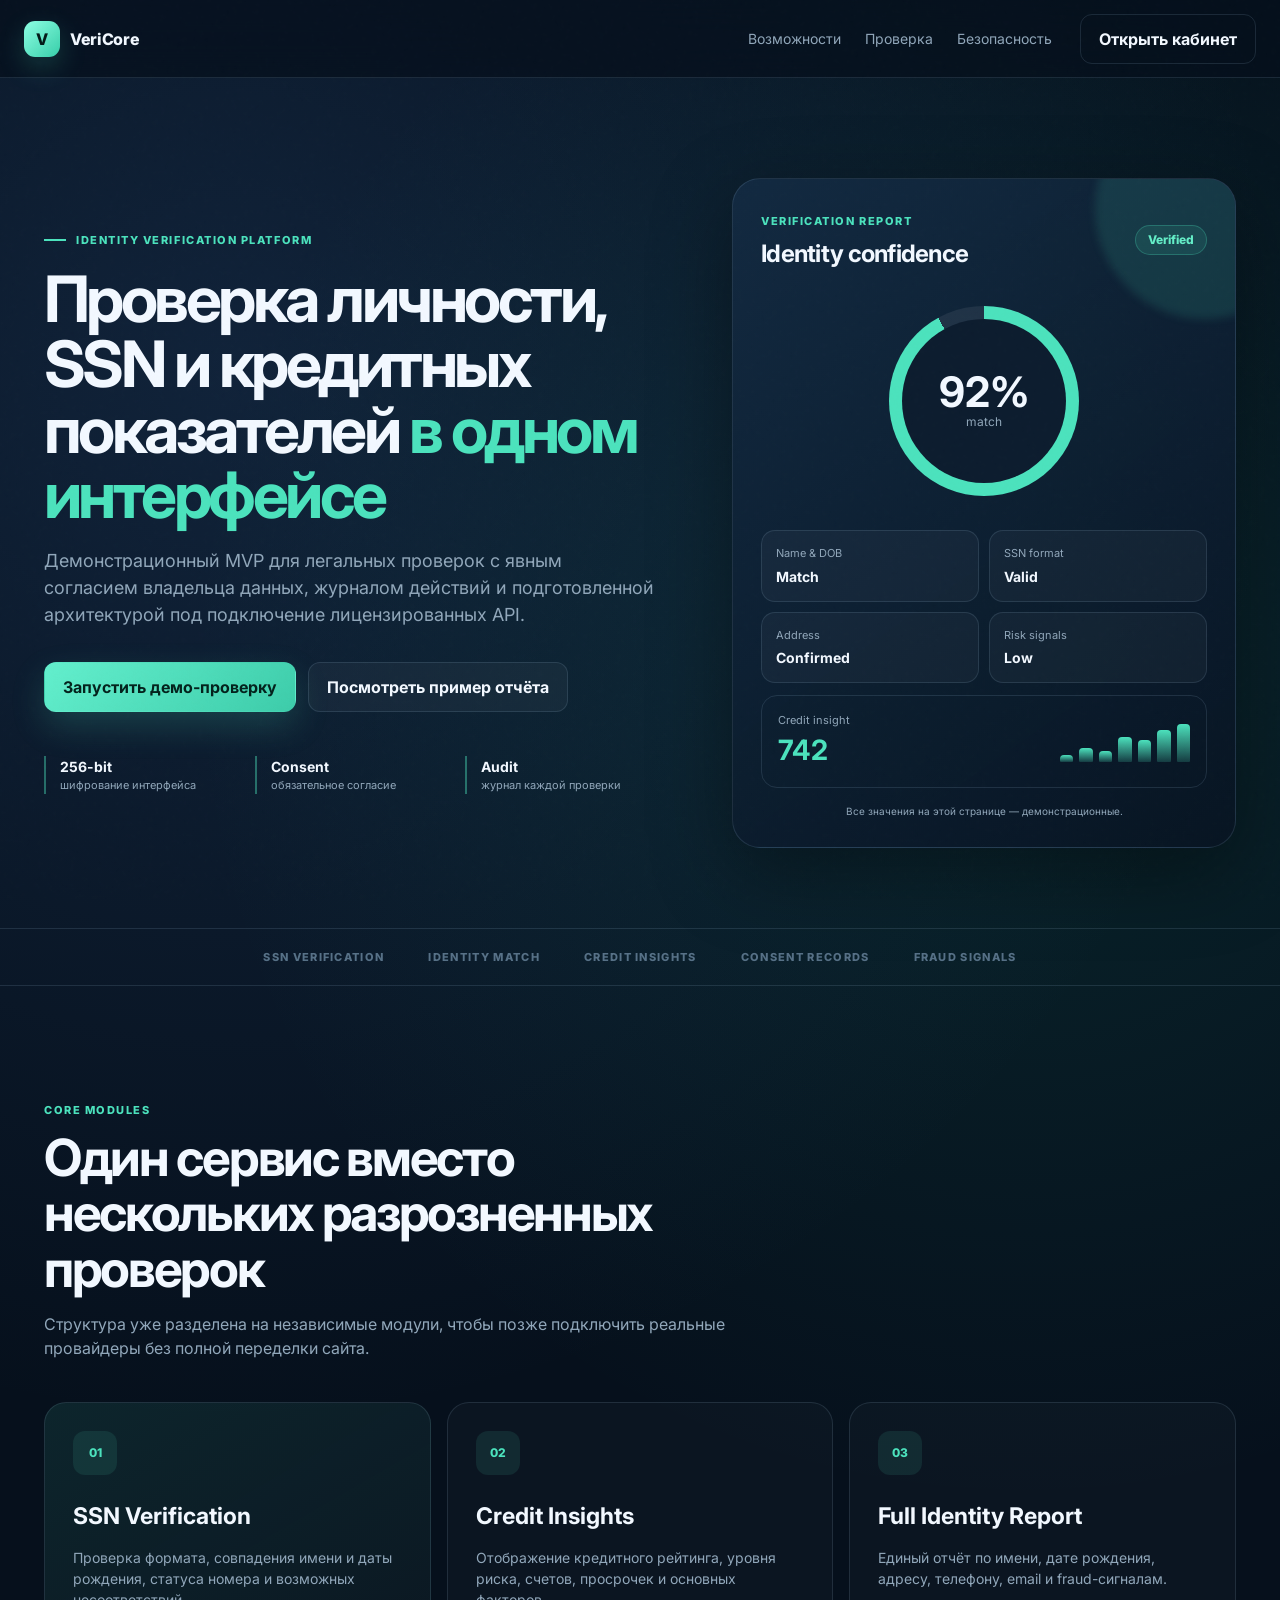
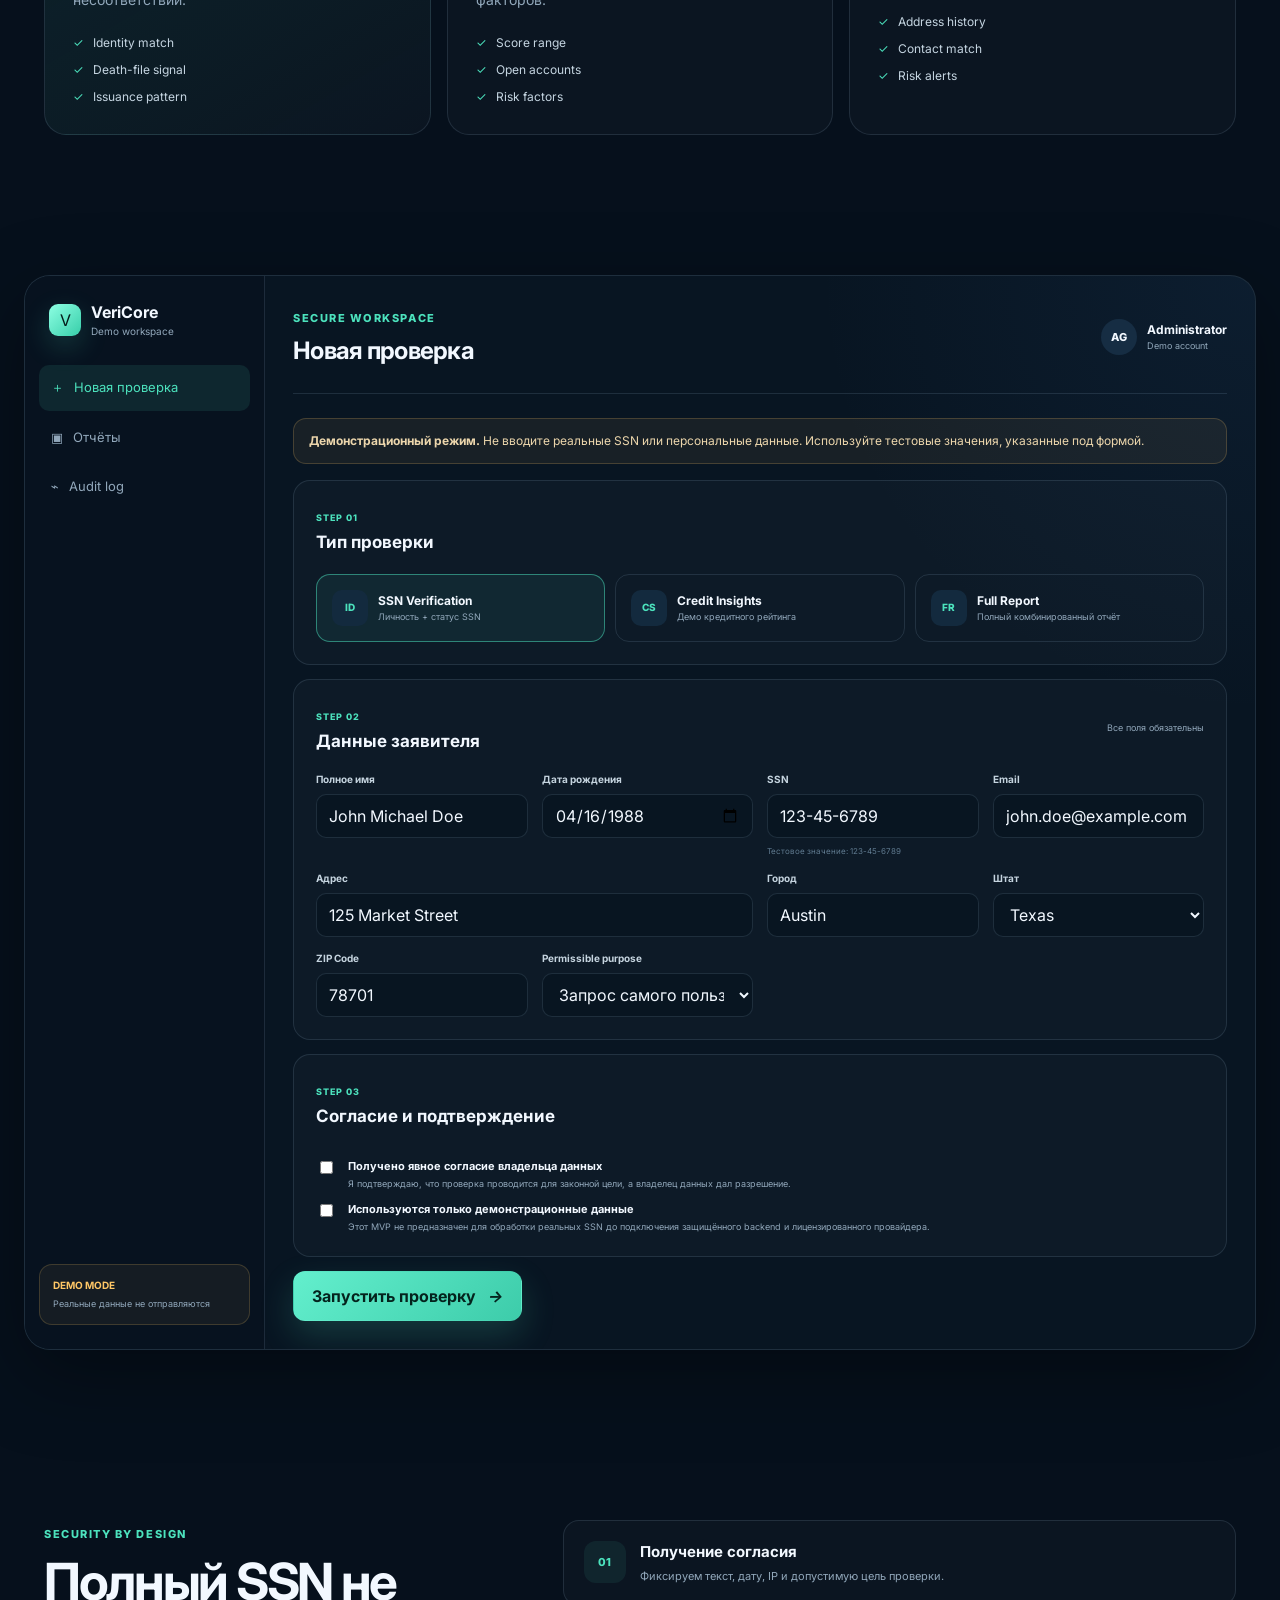
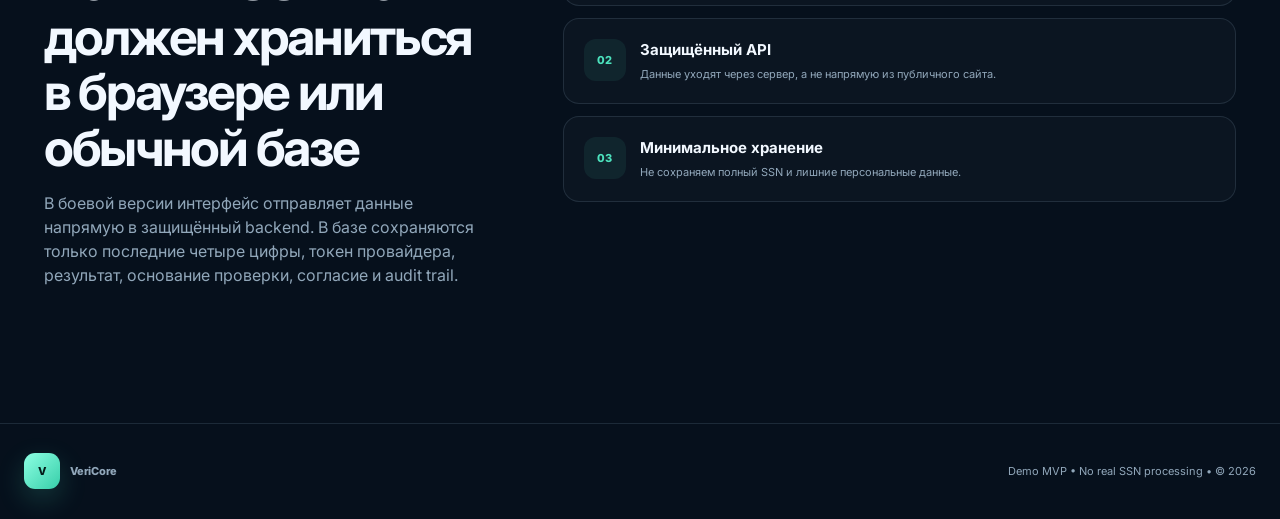
==== index.html @ a7d691a5 "Add files via upload" ====
<!doctype html>
<html lang="ru">
<head>
  <meta charset="utf-8" />
  <meta name="viewport" content="width=device-width, initial-scale=1" />
  <meta name="theme-color" content="#07111f" />
  <meta name="description" content="VeriCore — демонстрационный интерфейс проверки личности, SSN и кредитных показателей с обязательным согласием пользователя." />
  <title>VeriCore — Identity & Credit Verification</title>
  <link rel="preconnect" href="https://fonts.googleapis.com" />
  <link rel="preconnect" href="https://fonts.gstatic.com" crossorigin />
  <link href="https://fonts.googleapis.com/css2?family=Inter:wght@400;500;600;700;800&display=swap" rel="stylesheet" />
  <link rel="stylesheet" href="styles.css?v=1" />
</head>
<body>
  <div class="noise"></div>
  <header class="topbar">
    <a class="brand" href="#home" aria-label="VeriCore home">
      <span class="brand-mark">V</span>
      <span>VeriCore</span>
    </a>
    <nav class="nav" aria-label="Основная навигация">
      <a href="#features">Возможности</a>
      <a href="#workspace">Проверка</a>
      <a href="#security">Безопасность</a>
    </nav>
    <button class="ghost-btn" id="openDashboardBtn" type="button">Открыть кабинет</button>
  </header>

  <main>
    <section class="hero" id="home">
      <div class="hero-copy">
        <div class="eyebrow"><span></span> Identity verification platform</div>
        <h1>Проверка личности, SSN и кредитных показателей <em>в одном интерфейсе</em></h1>
        <p>
          Демонстрационный MVP для легальных проверок с явным согласием владельца данных,
          журналом действий и подготовленной архитектурой под подключение лицензированных API.
        </p>
        <div class="hero-actions">
          <a class="primary-btn" href="#workspace">Запустить демо-проверку</a>
          <button class="secondary-btn" id="viewSampleBtn" type="button">Посмотреть пример отчёта</button>
        </div>
        <div class="trust-row">
          <div><strong>256-bit</strong><span>шифрование интерфейса</span></div>
          <div><strong>Consent</strong><span>обязательное согласие</span></div>
          <div><strong>Audit</strong><span>журнал каждой проверки</span></div>
        </div>
      </div>

      <div class="hero-panel" aria-label="Пример интерфейса">
        <div class="panel-head">
          <div>
            <span class="mini-label">Verification report</span>
            <h2>Identity confidence</h2>
          </div>
          <span class="status-pill success">Verified</span>
        </div>
        <div class="score-ring" style="--score: 92">
          <div><strong>92%</strong><span>match</span></div>
        </div>
        <div class="metric-grid">
          <div class="metric"><span>Name & DOB</span><strong>Match</strong></div>
          <div class="metric"><span>SSN format</span><strong>Valid</strong></div>
          <div class="metric"><span>Address</span><strong>Confirmed</strong></div>
          <div class="metric"><span>Risk signals</span><strong>Low</strong></div>
        </div>
        <div class="credit-preview">
          <div>
            <span>Credit insight</span>
            <strong>742</strong>
          </div>
          <div class="spark" aria-hidden="true">
            <i></i><i></i><i></i><i></i><i></i><i></i><i></i>
          </div>
        </div>
        <p class="demo-note">Все значения на этой странице — демонстрационные.</p>
      </div>
    </section>

    <section class="logo-strip" aria-label="Категории проверок">
      <span>SSN VERIFICATION</span>
      <span>IDENTITY MATCH</span>
      <span>CREDIT INSIGHTS</span>
      <span>CONSENT RECORDS</span>
      <span>FRAUD SIGNALS</span>
    </section>

    <section class="section" id="features">
      <div class="section-heading">
        <span class="mini-label">Core modules</span>
        <h2>Один сервис вместо нескольких разрозненных проверок</h2>
        <p>Структура уже разделена на независимые модули, чтобы позже подключить реальные провайдеры без полной переделки сайта.</p>
      </div>
      <div class="feature-grid">
        <article class="feature-card featured">
          <div class="icon">01</div>
          <h3>SSN Verification</h3>
          <p>Проверка формата, совпадения имени и даты рождения, статуса номера и возможных несоответствий.</p>
          <ul><li>Identity match</li><li>Death-file signal</li><li>Issuance pattern</li></ul>
        </article>
        <article class="feature-card">
          <div class="icon">02</div>
          <h3>Credit Insights</h3>
          <p>Отображение кредитного рейтинга, уровня риска, счетов, просрочек и основных факторов.</p>
          <ul><li>Score range</li><li>Open accounts</li><li>Risk factors</li></ul>
        </article>
        <article class="feature-card">
          <div class="icon">03</div>
          <h3>Full Identity Report</h3>
          <p>Единый отчёт по имени, дате рождения, адресу, телефону, email и fraud-сигналам.</p>
          <ul><li>Address history</li><li>Contact match</li><li>Risk alerts</li></ul>
        </article>
      </div>
    </section>

    <section class="workspace-section" id="workspace">
      <div class="workspace-wrap">
        <aside class="sidebar">
          <div class="sidebar-brand">
            <span class="brand-mark small">V</span>
            <div><strong>VeriCore</strong><span>Demo workspace</span></div>
          </div>
          <button class="side-item active" data-view="new-check" type="button"><span>＋</span>Новая проверка</button>
          <button class="side-item" data-view="reports" type="button"><span>▣</span>Отчёты</button>
          <button class="side-item" data-view="audit" type="button"><span>⌁</span>Audit log</button>
          <div class="side-bottom">
            <div class="demo-badge"><strong>DEMO MODE</strong><span>Реальные данные не отправляются</span></div>
          </div>
        </aside>

        <div class="workspace-content">
          <div class="workspace-top">
            <div><span class="mini-label">Secure workspace</span><h2 id="workspaceTitle">Новая проверка</h2></div>
            <div class="user-chip"><span>AG</span><div><strong>Administrator</strong><small>Demo account</small></div></div>
          </div>

          <div class="view active" id="view-new-check">
            <div class="alert warning"><strong>Демонстрационный режим.</strong> Не вводите реальные SSN или персональные данные. Используйте тестовые значения, указанные под формой.</div>
            <form id="verificationForm" novalidate>
              <div class="form-card">
                <div class="form-card-head"><div><span>STEP 01</span><h3>Тип проверки</h3></div></div>
                <div class="check-type-grid">
                  <label class="type-card selected"><input type="radio" name="checkType" value="ssn" checked><span class="type-icon">ID</span><strong>SSN Verification</strong><small>Личность + статус SSN</small></label>
                  <label class="type-card"><input type="radio" name="checkType" value="credit"><span class="type-icon">CS</span><strong>Credit Insights</strong><small>Демо кредитного рейтинга</small></label>
                  <label class="type-card"><input type="radio" name="checkType" value="full"><span class="type-icon">FR</span><strong>Full Report</strong><small>Полный комбинированный отчёт</small></label>
                </div>
              </div>

              <div class="form-card">
                <div class="form-card-head"><div><span>STEP 02</span><h3>Данные заявителя</h3></div><span class="required-note">Все поля обязательны</span></div>
                <div class="field-grid">
                  <label class="field"><span>Полное имя</span><input id="fullName" name="fullName" autocomplete="off" value="John Michael Doe" required /></label>
                  <label class="field"><span>Дата рождения</span><input id="dob" name="dob" type="date" value="1988-04-16" required /></label>
                  <label class="field"><span>SSN</span><input id="ssn" name="ssn" inputmode="numeric" autocomplete="off" placeholder="123-45-6789" value="123-45-6789" maxlength="11" required /><small>Тестовое значение: 123-45-6789</small></label>
                  <label class="field"><span>Email</span><input id="email" name="email" type="email" autocomplete="off" value="john.doe@example.com" required /></label>
                  <label class="field span-2"><span>Адрес</span><input id="address" name="address" autocomplete="off" value="125 Market Street" required /></label>
                  <label class="field"><span>Город</span><input id="city" name="city" value="Austin" required /></label>
                  <label class="field"><span>Штат</span><select id="state" name="state" required><option value="TX" selected>Texas</option><option value="CA">California</option><option value="FL">Florida</option><option value="NY">New York</option></select></label>
                  <label class="field"><span>ZIP Code</span><input id="zip" name="zip" inputmode="numeric" value="78701" maxlength="5" required /></label>
                  <label class="field"><span>Permissible purpose</span><select id="purpose" name="purpose" required><option value="">Выберите основание</option><option value="user_request" selected>Запрос самого пользователя</option><option value="tenant">Проверка арендатора с согласием</option><option value="employment">Проверка кандидата с согласием</option><option value="lending">Кредитная заявка</option></select></label>
                </div>
              </div>

              <div class="form-card consent-card">
                <div class="form-card-head"><div><span>STEP 03</span><h3>Согласие и подтверждение</h3></div></div>
                <label class="consent-line"><input id="consent" type="checkbox" required><span><strong>Получено явное согласие владельца данных</strong><small>Я подтверждаю, что проверка проводится для законной цели, а владелец данных дал разрешение.</small></span></label>
                <label class="consent-line"><input id="demoConfirm" type="checkbox" required><span><strong>Используются только демонстрационные данные</strong><small>Этот MVP не предназначен для обработки реальных SSN до подключения защищённого backend и лицензированного провайдера.</small></span></label>
              </div>

              <div class="form-actions">
                <button class="primary-btn submit-btn" type="submit"><span>Запустить проверку</span><i>→</i></button>
                <p id="formMessage" role="status"></p>
              </div>
            </form>
          </div>

          <div class="view" id="view-reports">
            <div class="table-card">
              <div class="table-head"><div><h3>Последние отчёты</h3><p>Демонстрационные записи, сохранённые в этом браузере.</p></div><button class="secondary-btn small-btn" id="newCheckFromReports" type="button">Новая проверка</button></div>
              <div class="report-list" id="reportList"></div>
            </div>
          </div>

          <div class="view" id="view-audit">
            <div class="table-card">
              <div class="table-head"><div><h3>Audit log</h3><p>История действий в демонстрационном кабинете.</p></div><button class="ghost-btn danger" id="clearAuditBtn" type="button">Очистить журнал</button></div>
              <div class="audit-list" id="auditList"></div>
            </div>
          </div>
        </div>
      </div>
    </section>

    <section class="security-section" id="security">
      <div class="security-copy">
        <span class="mini-label">Security by design</span>
        <h2>Полный SSN не должен храниться в браузере или обычной базе</h2>
        <p>В боевой версии интерфейс отправляет данные напрямую в защищённый backend. В базе сохраняются только последние четыре цифры, токен провайдера, результат, основание проверки, согласие и audit trail.</p>
      </div>
      <div class="security-steps">
        <div><span>01</span><strong>Получение согласия</strong><p>Фиксируем текст, дату, IP и допустимую цель проверки.</p></div>
        <div><span>02</span><strong>Защищённый API</strong><p>Данные уходят через сервер, а не напрямую из публичного сайта.</p></div>
        <div><span>03</span><strong>Минимальное хранение</strong><p>Не сохраняем полный SSN и лишние персональные данные.</p></div>
      </div>
    </section>
  </main>

  <footer>
    <a class="brand" href="#home"><span class="brand-mark">V</span><span>VeriCore</span></a>
    <p>Demo MVP • No real SSN processing • © 2026</p>
  </footer>

  <dialog class="report-modal" id="reportModal">
    <div class="modal-shell">
      <button class="modal-close" id="closeModalBtn" type="button" aria-label="Закрыть">×</button>
      <div class="modal-head">
        <div><span class="mini-label">Verification completed</span><h2>Identity & Credit Report</h2><p id="reportReference">Reference: DEMO-VC-0001</p></div>
        <span class="status-pill success">Low risk</span>
      </div>
      <div class="report-summary">
        <div class="summary-score"><span>Identity confidence</span><strong>92%</strong><small>Strong match</small></div>
        <div class="summary-score"><span>Credit score</span><strong>742</strong><small>Very good · demo</small></div>
        <div class="summary-score"><span>Fraud risk</span><strong>Low</strong><small>No critical signals</small></div>
      </div>
      <div class="report-columns">
        <section>
          <h3>Identity verification</h3>
          <div class="result-row"><span>Name & date of birth</span><strong class="ok">Match</strong></div>
          <div class="result-row"><span>SSN format</span><strong class="ok">Valid test pattern</strong></div>
          <div class="result-row"><span>Address match</span><strong class="ok">Confirmed</strong></div>
          <div class="result-row"><span>Death-file signal</span><strong class="ok">No match</strong></div>
        </section>
        <section>
          <h3>Credit indicators</h3>
          <div class="result-row"><span>Open accounts</span><strong>7</strong></div>
          <div class="result-row"><span>Payment history</span><strong class="ok">On time</strong></div>
          <div class="result-row"><span>Utilization</span><strong>24%</strong></div>
          <div class="result-row"><span>Hard inquiries</span><strong>1</strong></div>
        </section>
      </div>
      <div class="report-disclaimer"><strong>Важно:</strong> это полностью сгенерированный демо-отчёт. Он не содержит сведений кредитного бюро и не подтверждает реальный SSN.</div>
      <div class="modal-actions"><button class="secondary-btn" id="printReportBtn" type="button">Печать отчёта</button><button class="primary-btn" id="doneReportBtn" type="button">Готово</button></div>
    </div>
  </dialog>

  <script src="app.js?v=1"></script>
</body>
</html>
---- styles.css ----
:root {
  --bg: #06101c;
  --bg-soft: #0a1726;
  --panel: rgba(13, 29, 47, .78);
  --panel-solid: #0d1d2f;
  --line: rgba(164, 199, 225, .14);
  --text: #f2f8ff;
  --muted: #91a7ba;
  --accent: #4ce2bd;
  --accent-2: #73a7ff;
  --warning: #ffc766;
  --danger: #ff6b7d;
  --shadow: 0 25px 80px rgba(0, 0, 0, .36);
}

* { box-sizing: border-box; }
html { scroll-behavior: smooth; }
body {
  margin: 0;
  min-width: 320px;
  color: var(--text);
  background:
    radial-gradient(circle at 18% 10%, rgba(65, 121, 194, .18), transparent 30%),
    radial-gradient(circle at 80% 18%, rgba(33, 209, 170, .11), transparent 26%),
    var(--bg);
  font-family: Inter, system-ui, sans-serif;
  line-height: 1.5;
}
button, input, select { font: inherit; }
button, a { -webkit-tap-highlight-color: transparent; }
a { color: inherit; text-decoration: none; }
button { cursor: pointer; }
.noise {
  position: fixed; inset: 0; pointer-events: none; z-index: 20; opacity: .025;
  background-image: url("data:image/svg+xml,%3Csvg viewBox='0 0 180 180' xmlns='http://www.w3.org/2000/svg'%3E%3Cfilter id='n'%3E%3CfeTurbulence type='fractalNoise' baseFrequency='.9' numOctaves='4' stitchTiles='stitch'/%3E%3C/filter%3E%3Crect width='100%25' height='100%25' filter='url(%23n)' opacity='.45'/%3E%3C/svg%3E");
}
.topbar {
  position: sticky; top: 0; z-index: 15; height: 78px; padding: 0 max(24px, calc((100vw - 1240px)/2));
  display: flex; align-items: center; gap: 28px; backdrop-filter: blur(18px);
  background: rgba(6,16,28,.72); border-bottom: 1px solid var(--line);
}
.brand { display: inline-flex; align-items: center; gap: 10px; font-weight: 800; letter-spacing: -.02em; }
.brand-mark { width: 36px; height: 36px; border-radius: 11px; display: grid; place-items: center; color: #041b18; background: linear-gradient(135deg, #8dffe3, #37cea9); box-shadow: 0 10px 28px rgba(76,226,189,.2); }
.brand-mark.small { width: 32px; height: 32px; border-radius: 9px; }
.nav { display: flex; gap: 24px; margin-left: auto; }
.nav a { color: var(--muted); font-size: 14px; transition: .2s; }
.nav a:hover { color: var(--text); }
.ghost-btn, .secondary-btn, .primary-btn { border-radius: 12px; border: 1px solid transparent; padding: 12px 18px; color: var(--text); font-weight: 700; transition: transform .2s, border-color .2s, background .2s; }
.primary-btn { display: inline-flex; justify-content: center; align-items: center; gap: 12px; background: linear-gradient(135deg, #63efcd, #3dccaa); color: #04231d; box-shadow: 0 14px 34px rgba(76,226,189,.18); }
.primary-btn:hover, .secondary-btn:hover, .ghost-btn:hover { transform: translateY(-2px); }
.secondary-btn { background: rgba(255,255,255,.04); border-color: var(--line); }
.ghost-btn { background: transparent; border-color: var(--line); }
.ghost-btn.danger { color: #ff9cab; }
.hero { max-width: 1240px; margin: auto; min-height: 720px; padding: 100px 24px 80px; display: grid; grid-template-columns: 1.1fr .9fr; gap: 72px; align-items: center; }
.eyebrow, .mini-label { color: var(--accent); text-transform: uppercase; letter-spacing: .14em; font-size: 11px; font-weight: 800; }
.eyebrow { display: flex; align-items: center; gap: 10px; }
.eyebrow span { width: 22px; height: 2px; background: var(--accent); }
.hero h1 { max-width: 780px; margin: 18px 0 20px; font-size: clamp(42px, 5vw, 72px); line-height: 1.02; letter-spacing: -.055em; }
.hero h1 em { color: var(--accent); font-style: normal; }
.hero-copy > p { max-width: 650px; color: var(--muted); font-size: 18px; }
.hero-actions { margin-top: 34px; display: flex; gap: 12px; flex-wrap: wrap; }
.trust-row { margin-top: 44px; display: grid; grid-template-columns: repeat(3, 1fr); gap: 16px; }
.trust-row div { display: flex; flex-direction: column; padding-left: 14px; border-left: 2px solid rgba(76,226,189,.42); }
.trust-row strong { font-size: 14px; }
.trust-row span { color: var(--muted); font-size: 11px; }
.hero-panel { position: relative; border: 1px solid var(--line); border-radius: 28px; padding: 28px; background: linear-gradient(145deg, rgba(20,43,67,.92), rgba(8,21,35,.96)); box-shadow: var(--shadow); overflow: hidden; }
.hero-panel::before { content:""; position:absolute; width:220px; height:220px; right:-80px; top:-80px; border-radius:50%; background: rgba(76,226,189,.12); filter: blur(4px); }
.panel-head, .table-head, .form-card-head, .workspace-top, .modal-head { display:flex; align-items:center; justify-content:space-between; gap:20px; }
.panel-head h2, .workspace-top h2, .modal-head h2 { margin: 5px 0 0; letter-spacing: -.03em; }
.status-pill { display: inline-flex; align-items:center; height: 30px; padding: 0 12px; border-radius: 999px; font-size: 12px; font-weight: 800; }
.status-pill.success { color:#68efc9; background: rgba(76,226,189,.1); border:1px solid rgba(76,226,189,.26); }
.score-ring { width: 190px; height: 190px; margin: 34px auto; border-radius: 50%; display:grid; place-items:center; background: conic-gradient(var(--accent) calc(var(--score)*1%), rgba(255,255,255,.07) 0); position:relative; }
.score-ring::after { content:""; position:absolute; inset:13px; border-radius:50%; background:#0d1d2f; }
.score-ring div { z-index:1; text-align:center; display:flex; flex-direction:column; }
.score-ring strong { font-size:42px; line-height:1; }
.score-ring span { color:var(--muted); font-size:12px; }
.metric-grid { display:grid; grid-template-columns:repeat(2,1fr); gap:10px; }
.metric { background: rgba(255,255,255,.035); border:1px solid var(--line); border-radius:14px; padding:14px; display:flex; flex-direction:column; }
.metric span { color:var(--muted); font-size:11px; }
.metric strong { margin-top:4px; font-size:14px; }
.credit-preview { margin-top:12px; border:1px solid var(--line); border-radius:16px; padding:16px; display:flex; justify-content:space-between; align-items:center; }
.credit-preview div:first-child { display:flex; flex-direction:column; }
.credit-preview span { color:var(--muted); font-size:11px; }
.credit-preview strong { color:var(--accent); font-size:28px; }
.spark { width:130px; height:42px; display:flex; align-items:end; gap:6px; }
.spark i { width:100%; height:var(--h); background:linear-gradient(to top, rgba(76,226,189,.18), var(--accent)); border-radius:4px 4px 1px 1px; }
.spark i:nth-child(1){--h:18%}.spark i:nth-child(2){--h:35%}.spark i:nth-child(3){--h:28%}.spark i:nth-child(4){--h:60%}.spark i:nth-child(5){--h:52%}.spark i:nth-child(6){--h:76%}.spark i:nth-child(7){--h:92%}
.demo-note { color: var(--muted); text-align:center; font-size:10px; margin:16px 0 0; }
.logo-strip { border-top:1px solid var(--line); border-bottom:1px solid var(--line); padding:20px 24px; display:flex; justify-content:center; gap:44px; flex-wrap:wrap; color:#577187; font-size:11px; font-weight:800; letter-spacing:.12em; }
.section { max-width:1240px; margin:auto; padding:110px 24px; }
.section-heading { max-width:720px; margin-bottom:42px; }
.section-heading h2, .security-copy h2 { font-size:clamp(34px,4vw,52px); line-height:1.08; letter-spacing:-.045em; margin:10px 0 16px; }
.section-heading p, .security-copy p { color:var(--muted); }
.feature-grid { display:grid; grid-template-columns:repeat(3,1fr); gap:16px; }
.feature-card { border:1px solid var(--line); border-radius:22px; padding:28px; background:rgba(255,255,255,.025); min-height:320px; transition:.25s; }
.feature-card:hover { transform:translateY(-5px); border-color:rgba(76,226,189,.34); }
.feature-card.featured { background:linear-gradient(150deg, rgba(76,226,189,.1), rgba(255,255,255,.025)); }
.icon { width:44px; height:44px; display:grid; place-items:center; border-radius:12px; background:rgba(76,226,189,.1); color:var(--accent); font-weight:800; font-size:12px; }
.feature-card h3 { font-size:23px; margin:24px 0 10px; }
.feature-card p { color:var(--muted); font-size:14px; }
.feature-card ul { list-style:none; padding:0; margin:24px 0 0; display:grid; gap:9px; }
.feature-card li { font-size:12px; color:#c5d5e1; }
.feature-card li::before { content:"✓"; color:var(--accent); margin-right:9px; }
.workspace-section { padding:30px 24px 110px; }
.workspace-wrap { max-width:1320px; min-height:760px; margin:auto; display:grid; grid-template-columns:240px 1fr; border:1px solid var(--line); border-radius:26px; overflow:hidden; background:#081522; box-shadow:var(--shadow); }
.sidebar { padding:24px 14px; border-right:1px solid var(--line); background:#07121f; display:flex; flex-direction:column; }
.sidebar-brand { display:flex; gap:10px; align-items:center; padding:0 10px 26px; }
.sidebar-brand div { display:flex; flex-direction:column; }
.sidebar-brand span:last-child { color:var(--muted); font-size:10px; }
.side-item { border:0; background:transparent; color:var(--muted); padding:13px 12px; border-radius:10px; text-align:left; display:flex; gap:10px; font-size:13px; margin-bottom:4px; }
.side-item.active { background:rgba(76,226,189,.1); color:var(--accent); }
.side-bottom { margin-top:auto; }
.demo-badge { display:flex; flex-direction:column; border:1px solid rgba(255,199,102,.18); background:rgba(255,199,102,.06); border-radius:13px; padding:13px; }
.demo-badge strong { color:var(--warning); font-size:10px; }
.demo-badge span { color:var(--muted); font-size:9px; margin-top:4px; }
.workspace-content { min-width:0; padding:28px; background:radial-gradient(circle at 100% 0, rgba(58,115,182,.09), transparent 30%); }
.workspace-top { padding-bottom:24px; border-bottom:1px solid var(--line); }
.user-chip { display:flex; gap:10px; align-items:center; }
.user-chip > span { width:36px; height:36px; border-radius:50%; background:#162d43; display:grid; place-items:center; font-size:11px; font-weight:800; }
.user-chip div { display:flex; flex-direction:column; }
.user-chip strong { font-size:12px; }
.user-chip small { color:var(--muted); font-size:9px; }
.view { display:none; padding-top:24px; }
.view.active { display:block; }
.alert { border-radius:13px; padding:13px 15px; font-size:12px; margin-bottom:16px; }
.alert.warning { border:1px solid rgba(255,199,102,.2); background:rgba(255,199,102,.065); color:#ecd6ac; }
.form-card, .table-card { border:1px solid var(--line); background:rgba(255,255,255,.022); border-radius:17px; padding:22px; margin-bottom:14px; }
.form-card-head { margin-bottom:18px; }
.form-card-head span:first-child { color:var(--accent); font-size:9px; font-weight:800; letter-spacing:.12em; }
.form-card-head h3, .table-head h3 { margin:3px 0 0; font-size:17px; }
.required-note { color:var(--muted)!important; font-size:9px!important; }
.check-type-grid { display:grid; grid-template-columns:repeat(3,1fr); gap:10px; }
.type-card { position:relative; border:1px solid var(--line); border-radius:14px; padding:15px; display:grid; grid-template-columns:36px 1fr; column-gap:10px; cursor:pointer; transition:.2s; }
.type-card input { position:absolute; opacity:0; }
.type-card.selected { border-color:rgba(76,226,189,.5); background:rgba(76,226,189,.07); }
.type-icon { grid-row:1/3; width:36px; height:36px; border-radius:10px; display:grid; place-items:center; background:#132a3e; color:var(--accent); font-weight:800; font-size:10px; }
.type-card strong { font-size:12px; align-self:end; }
.type-card small { color:var(--muted); font-size:9px; }
.field-grid { display:grid; grid-template-columns:repeat(4,1fr); gap:14px; }
.field { display:flex; flex-direction:column; gap:7px; }
.field.span-2 { grid-column:span 2; }
.field > span { color:#c5d4df; font-size:10px; font-weight:700; }
.field input, .field select { width:100%; height:44px; border-radius:10px; border:1px solid var(--line); background:#081521; color:var(--text); padding:0 12px; outline:none; transition:.2s; }
.field input:focus, .field select:focus { border-color:rgba(76,226,189,.55); box-shadow:0 0 0 3px rgba(76,226,189,.06); }
.field small { color:#607b90; font-size:8px; }
.consent-card { display:grid; }
.consent-line { display:flex; gap:12px; align-items:flex-start; margin-top:10px; cursor:pointer; }
.consent-line input { margin-top:3px; accent-color:var(--accent); }
.consent-line span { display:flex; flex-direction:column; }
.consent-line strong { font-size:11px; }
.consent-line small { color:var(--muted); font-size:9px; margin-top:3px; }
.form-actions { display:flex; align-items:center; gap:14px; }
.submit-btn { min-width:225px; }
#formMessage { color:var(--danger); font-size:11px; margin:0; }
.table-head { margin-bottom:18px; }
.table-head p { color:var(--muted); margin:4px 0 0; font-size:11px; }
.small-btn { padding:9px 13px; font-size:11px; }
.report-list, .audit-list { display:grid; gap:8px; }
.report-item, .audit-item { display:grid; align-items:center; gap:12px; border:1px solid var(--line); background:#081521; border-radius:12px; padding:13px; }
.report-item { grid-template-columns:1.2fr .8fr .6fr auto; }
.audit-item { grid-template-columns:130px 1fr auto; }
.report-item strong, .audit-item strong { font-size:11px; }
.report-item span, .audit-item span { color:var(--muted); font-size:9px; }
.report-item button { border:0; background:rgba(76,226,189,.09); color:var(--accent); border-radius:8px; padding:8px 10px; font-size:9px; }
.empty-state { text-align:center; color:var(--muted); padding:45px 20px; font-size:12px; }
.security-section { max-width:1240px; margin:auto; padding:60px 24px 120px; display:grid; grid-template-columns:.8fr 1.2fr; gap:70px; align-items:start; }
.security-steps { display:grid; gap:12px; }
.security-steps div { border:1px solid var(--line); border-radius:16px; padding:20px; background:rgba(255,255,255,.024); display:grid; grid-template-columns:42px 1fr; column-gap:14px; }
.security-steps span { grid-row:1/3; width:42px; height:42px; display:grid; place-items:center; border-radius:12px; color:var(--accent); background:rgba(76,226,189,.08); font-size:11px; font-weight:800; }
.security-steps strong { font-size:15px; }
.security-steps p { color:var(--muted); font-size:11px; margin:5px 0 0; }
footer { border-top:1px solid var(--line); padding:28px max(24px, calc((100vw - 1240px)/2)); display:flex; align-items:center; justify-content:space-between; color:var(--muted); font-size:11px; }
.report-modal { width:min(960px,calc(100% - 30px)); max-height:90vh; border:0; padding:0; border-radius:24px; background:#0a1726; color:var(--text); box-shadow:var(--shadow); }
.report-modal::backdrop { background:rgba(1,7,12,.78); backdrop-filter:blur(8px); }
.modal-shell { padding:30px; position:relative; overflow:auto; max-height:90vh; }
.modal-close { position:absolute; right:18px; top:18px; width:36px; height:36px; border-radius:50%; border:1px solid var(--line); background:#0d2032; color:var(--text); font-size:22px; }
.modal-head { padding-right:50px; }
.modal-head p { color:var(--muted); font-size:9px; }
.report-summary { display:grid; grid-template-columns:repeat(3,1fr); gap:10px; margin:24px 0; }
.summary-score { border:1px solid var(--line); border-radius:15px; padding:17px; display:flex; flex-direction:column; background:rgba(255,255,255,.025); }
.summary-score span { color:var(--muted); font-size:9px; }
.summary-score strong { color:var(--accent); font-size:28px; line-height:1.25; }
.summary-score small { color:#c6d5df; font-size:9px; }
.report-columns { display:grid; grid-template-columns:1fr 1fr; gap:12px; }
.report-columns section { border:1px solid var(--line); border-radius:15px; padding:18px; }
.report-columns h3 { margin:0 0 13px; font-size:14px; }
.result-row { border-top:1px solid var(--line); padding:11px 0; display:flex; justify-content:space-between; gap:12px; font-size:10px; }
.result-row span { color:var(--muted); }
.result-row strong.ok { color:var(--accent); }
.report-disclaimer { border:1px solid rgba(255,199,102,.2); background:rgba(255,199,102,.055); color:#e9d5ad; border-radius:12px; padding:13px; margin-top:13px; font-size:10px; }
.modal-actions { display:flex; justify-content:flex-end; gap:10px; margin-top:18px; }

@media (max-width: 980px) {
  .nav { display:none; }
  .topbar { justify-content:space-between; }
  .hero { grid-template-columns:1fr; padding-top:70px; }
  .hero-panel { max-width:620px; width:100%; margin:auto; }
  .feature-grid { grid-template-columns:1fr; }
  .workspace-wrap { grid-template-columns:1fr; }
  .sidebar { flex-direction:row; align-items:center; gap:6px; overflow:auto; border-right:0; border-bottom:1px solid var(--line); }
  .sidebar-brand { padding:0 18px 0 0; }
  .side-bottom { display:none; }
  .side-item { white-space:nowrap; margin:0; }
  .field-grid { grid-template-columns:repeat(2,1fr); }
  .security-section { grid-template-columns:1fr; }
}
@media (max-width: 680px) {
  .topbar { height:66px; }
  .topbar .ghost-btn { display:none; }
  .hero { padding:60px 18px; }
  .hero h1 { font-size:42px; }
  .hero-copy > p { font-size:15px; }
  .trust-row, .check-type-grid, .report-summary, .report-columns { grid-template-columns:1fr; }
  .logo-strip { justify-content:flex-start; overflow:hidden; flex-wrap:nowrap; }
  .section, .workspace-section, .security-section { padding-left:14px; padding-right:14px; }
  .workspace-content { padding:17px; }
  .workspace-top .user-chip { display:none; }
  .field-grid { grid-template-columns:1fr; }
  .field.span-2 { grid-column:auto; }
  .form-actions { align-items:stretch; flex-direction:column; }
  .report-item, .audit-item { grid-template-columns:1fr; }
  footer { flex-direction:column; gap:12px; text-align:center; }
  .modal-shell { padding:22px 16px; }
}

@media print {
  body * { visibility:hidden; }
  #reportModal, #reportModal * { visibility:visible; }
  #reportModal { position:absolute; inset:0; width:100%; max-height:none; border-radius:0; }
  .modal-close, .modal-actions { display:none!important; }
}
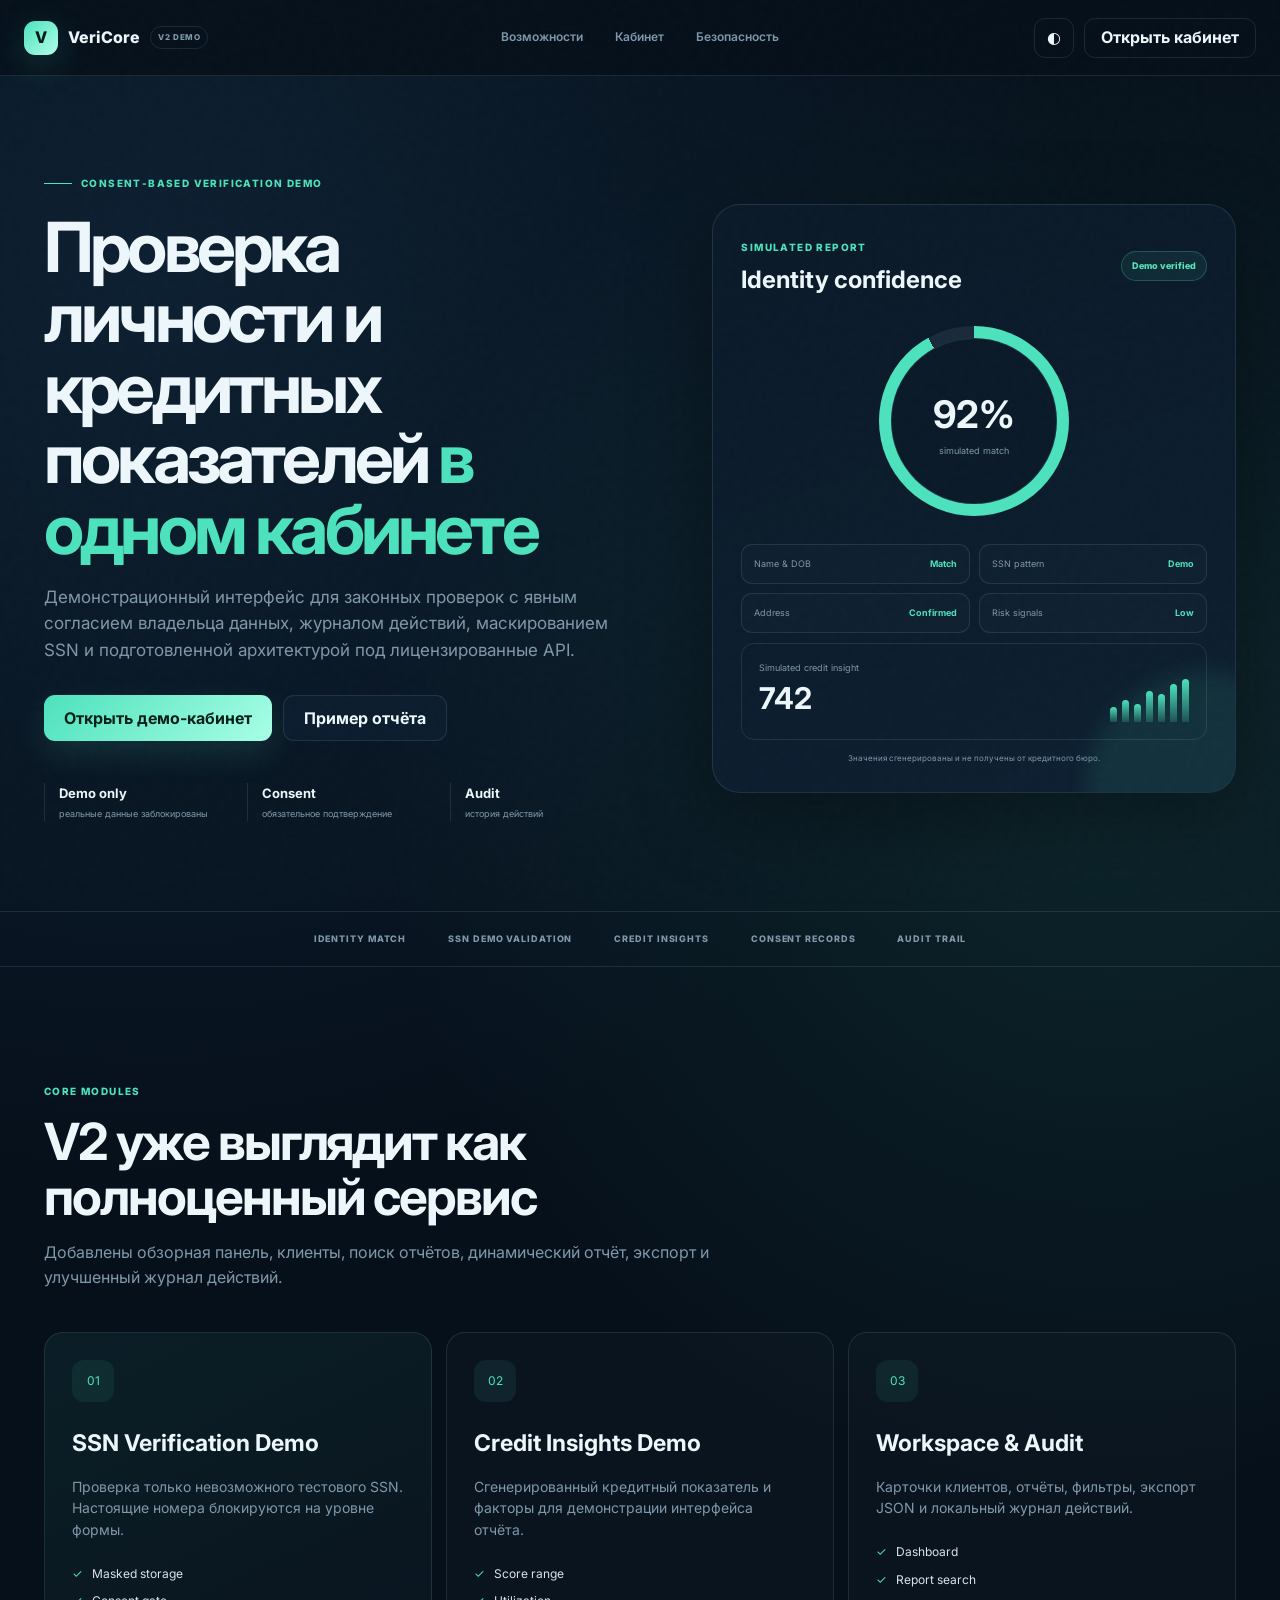
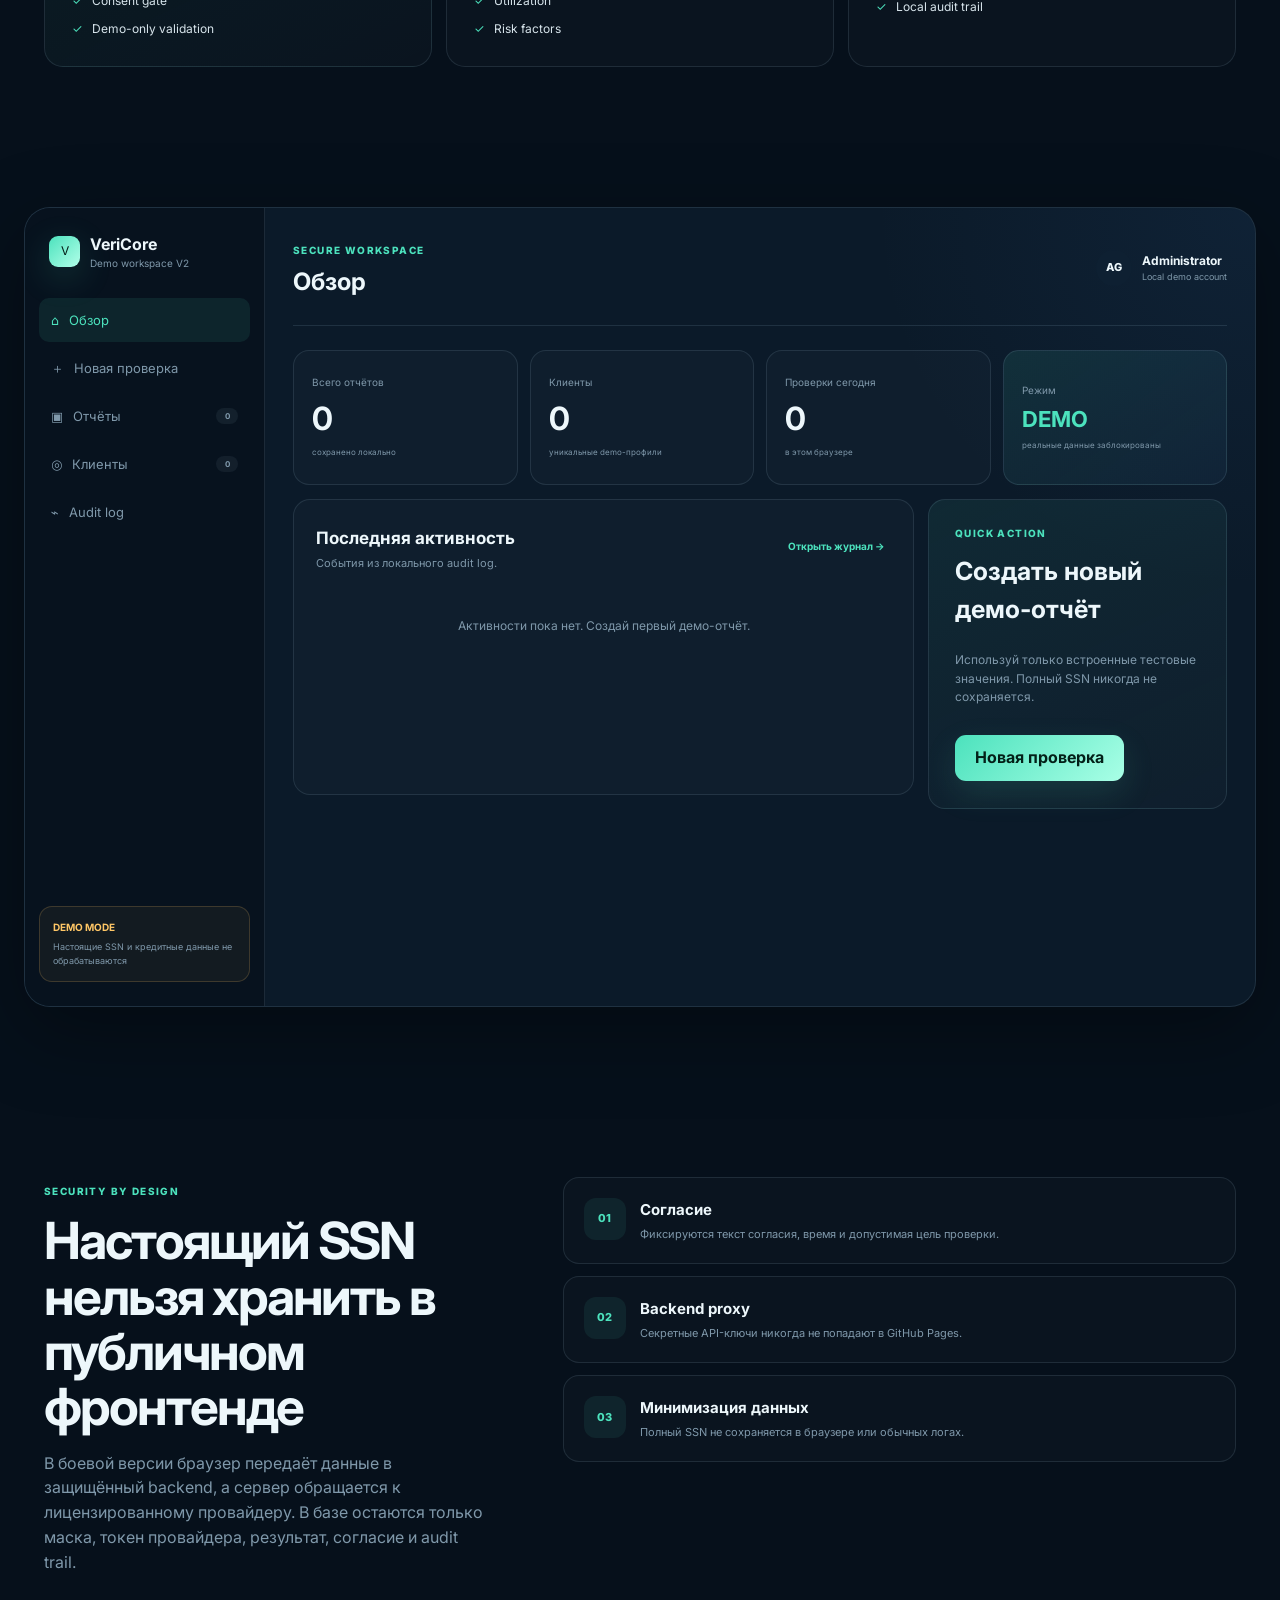
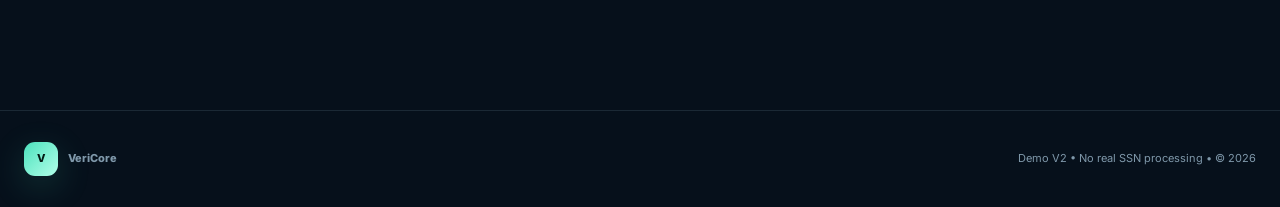
==== commit 3424d616: "Add files via upload" ====
--- a/index.html
+++ b/index.html
@@ -4,110 +4,126 @@
   <meta charset="utf-8" />
   <meta name="viewport" content="width=device-width, initial-scale=1" />
   <meta name="theme-color" content="#07111f" />
-  <meta name="description" content="VeriCore — демонстрационный интерфейс проверки личности, SSN и кредитных показателей с обязательным согласием пользователя." />
-  <title>VeriCore — Identity & Credit Verification</title>
+  <meta name="description" content="VeriCore — демонстрационный интерфейс легальной проверки личности и кредитных показателей с обязательным согласием." />
+  <title>VeriCore V2 — Identity & Credit Verification Demo</title>
   <link rel="preconnect" href="https://fonts.googleapis.com" />
   <link rel="preconnect" href="https://fonts.gstatic.com" crossorigin />
   <link href="https://fonts.googleapis.com/css2?family=Inter:wght@400;500;600;700;800&display=swap" rel="stylesheet" />
-  <link rel="stylesheet" href="styles.css?v=1" />
+  <link rel="stylesheet" href="styles.css?v=2" />
 </head>
 <body>
-  <div class="noise"></div>
+  <div class="noise" aria-hidden="true"></div>
+
   <header class="topbar">
     <a class="brand" href="#home" aria-label="VeriCore home">
       <span class="brand-mark">V</span>
       <span>VeriCore</span>
+      <small>V2 DEMO</small>
     </a>
+
     <nav class="nav" aria-label="Основная навигация">
       <a href="#features">Возможности</a>
-      <a href="#workspace">Проверка</a>
+      <a href="#workspace">Кабинет</a>
       <a href="#security">Безопасность</a>
     </nav>
-    <button class="ghost-btn" id="openDashboardBtn" type="button">Открыть кабинет</button>
+
+    <div class="topbar-actions">
+      <button class="icon-btn" id="themeToggleBtn" type="button" aria-label="Переключить тему" title="Переключить тему">◐</button>
+      <button class="ghost-btn" id="openDashboardBtn" type="button">Открыть кабинет</button>
+    </div>
   </header>
 
   <main>
     <section class="hero" id="home">
       <div class="hero-copy">
-        <div class="eyebrow"><span></span> Identity verification platform</div>
-        <h1>Проверка личности, SSN и кредитных показателей <em>в одном интерфейсе</em></h1>
+        <div class="eyebrow"><span></span> CONSENT-BASED VERIFICATION DEMO</div>
+        <h1>Проверка личности и кредитных показателей <em>в одном кабинете</em></h1>
         <p>
-          Демонстрационный MVP для легальных проверок с явным согласием владельца данных,
-          журналом действий и подготовленной архитектурой под подключение лицензированных API.
+          Демонстрационный интерфейс для законных проверок с явным согласием владельца данных,
+          журналом действий, маскированием SSN и подготовленной архитектурой под лицензированные API.
         </p>
+
         <div class="hero-actions">
-          <a class="primary-btn" href="#workspace">Запустить демо-проверку</a>
-          <button class="secondary-btn" id="viewSampleBtn" type="button">Посмотреть пример отчёта</button>
-        </div>
+          <a class="primary-btn" href="#workspace">Открыть демо-кабинет</a>
+          <button class="secondary-btn" id="viewSampleBtn" type="button">Пример отчёта</button>
+        </div>
+
         <div class="trust-row">
-          <div><strong>256-bit</strong><span>шифрование интерфейса</span></div>
-          <div><strong>Consent</strong><span>обязательное согласие</span></div>
-          <div><strong>Audit</strong><span>журнал каждой проверки</span></div>
+          <div><strong>Demo only</strong><span>реальные данные заблокированы</span></div>
+          <div><strong>Consent</strong><span>обязательное подтверждение</span></div>
+          <div><strong>Audit</strong><span>история действий</span></div>
         </div>
       </div>
 
       <div class="hero-panel" aria-label="Пример интерфейса">
         <div class="panel-head">
           <div>
-            <span class="mini-label">Verification report</span>
+            <span class="mini-label">SIMULATED REPORT</span>
             <h2>Identity confidence</h2>
           </div>
-          <span class="status-pill success">Verified</span>
-        </div>
-        <div class="score-ring" style="--score: 92">
-          <div><strong>92%</strong><span>match</span></div>
-        </div>
+          <span class="status-pill success">Demo verified</span>
+        </div>
+
+        <div class="score-ring" style="--score:92">
+          <div><strong>92%</strong><span>simulated match</span></div>
+        </div>
+
         <div class="metric-grid">
           <div class="metric"><span>Name & DOB</span><strong>Match</strong></div>
-          <div class="metric"><span>SSN format</span><strong>Valid</strong></div>
+          <div class="metric"><span>SSN pattern</span><strong>Demo</strong></div>
           <div class="metric"><span>Address</span><strong>Confirmed</strong></div>
           <div class="metric"><span>Risk signals</span><strong>Low</strong></div>
         </div>
+
         <div class="credit-preview">
           <div>
-            <span>Credit insight</span>
+            <span>Simulated credit insight</span>
             <strong>742</strong>
           </div>
           <div class="spark" aria-hidden="true">
             <i></i><i></i><i></i><i></i><i></i><i></i><i></i>
           </div>
         </div>
-        <p class="demo-note">Все значения на этой странице — демонстрационные.</p>
+
+        <p class="demo-note">Значения сгенерированы и не получены от кредитного бюро.</p>
       </div>
     </section>
 
     <section class="logo-strip" aria-label="Категории проверок">
-      <span>SSN VERIFICATION</span>
       <span>IDENTITY MATCH</span>
+      <span>SSN DEMO VALIDATION</span>
       <span>CREDIT INSIGHTS</span>
       <span>CONSENT RECORDS</span>
-      <span>FRAUD SIGNALS</span>
+      <span>AUDIT TRAIL</span>
     </section>
 
     <section class="section" id="features">
       <div class="section-heading">
-        <span class="mini-label">Core modules</span>
-        <h2>Один сервис вместо нескольких разрозненных проверок</h2>
-        <p>Структура уже разделена на независимые модули, чтобы позже подключить реальные провайдеры без полной переделки сайта.</p>
-      </div>
+        <span class="mini-label">CORE MODULES</span>
+        <h2>V2 уже выглядит как полноценный сервис</h2>
+        <p>Добавлены обзорная панель, клиенты, поиск отчётов, динамический отчёт, экспорт и улучшенный журнал действий.</p>
+      </div>
+
       <div class="feature-grid">
         <article class="feature-card featured">
           <div class="icon">01</div>
-          <h3>SSN Verification</h3>
-          <p>Проверка формата, совпадения имени и даты рождения, статуса номера и возможных несоответствий.</p>
-          <ul><li>Identity match</li><li>Death-file signal</li><li>Issuance pattern</li></ul>
+          <h3>SSN Verification Demo</h3>
+          <p>Проверка только невозможного тестового SSN. Настоящие номера блокируются на уровне формы.</p>
+          <ul><li>Masked storage</li><li>Consent gate</li><li>Demo-only validation</li></ul>
         </article>
+
         <article class="feature-card">
           <div class="icon">02</div>
-          <h3>Credit Insights</h3>
-          <p>Отображение кредитного рейтинга, уровня риска, счетов, просрочек и основных факторов.</p>
-          <ul><li>Score range</li><li>Open accounts</li><li>Risk factors</li></ul>
+          <h3>Credit Insights Demo</h3>
+          <p>Сгенерированный кредитный показатель и факторы для демонстрации интерфейса отчёта.</p>
+          <ul><li>Score range</li><li>Utilization</li><li>Risk factors</li></ul>
         </article>
+
         <article class="feature-card">
           <div class="icon">03</div>
-          <h3>Full Identity Report</h3>
-          <p>Единый отчёт по имени, дате рождения, адресу, телефону, email и fraud-сигналам.</p>
-          <ul><li>Address history</li><li>Contact match</li><li>Risk alerts</li></ul>
+          <h3>Workspace & Audit</h3>
+          <p>Карточки клиентов, отчёты, фильтры, экспорт JSON и локальный журнал действий.</p>
+          <ul><li>Dashboard</li><li>Report search</li><li>Local audit trail</li></ul>
         </article>
       </div>
     </section>
@@ -117,57 +133,141 @@
         <aside class="sidebar">
           <div class="sidebar-brand">
             <span class="brand-mark small">V</span>
-            <div><strong>VeriCore</strong><span>Demo workspace</span></div>
-          </div>
-          <button class="side-item active" data-view="new-check" type="button"><span>＋</span>Новая проверка</button>
-          <button class="side-item" data-view="reports" type="button"><span>▣</span>Отчёты</button>
+            <div><strong>VeriCore</strong><span>Demo workspace V2</span></div>
+          </div>
+
+          <button class="side-item active" data-view="overview" type="button"><span>⌂</span>Обзор</button>
+          <button class="side-item" data-view="new-check" type="button"><span>＋</span>Новая проверка</button>
+          <button class="side-item" data-view="reports" type="button"><span>▣</span>Отчёты <b id="reportsBadge">0</b></button>
+          <button class="side-item" data-view="clients" type="button"><span>◎</span>Клиенты <b id="clientsBadge">0</b></button>
           <button class="side-item" data-view="audit" type="button"><span>⌁</span>Audit log</button>
+
           <div class="side-bottom">
-            <div class="demo-badge"><strong>DEMO MODE</strong><span>Реальные данные не отправляются</span></div>
+            <div class="demo-badge">
+              <strong>DEMO MODE</strong>
+              <span>Настоящие SSN и кредитные данные не обрабатываются</span>
+            </div>
           </div>
         </aside>
 
         <div class="workspace-content">
           <div class="workspace-top">
-            <div><span class="mini-label">Secure workspace</span><h2 id="workspaceTitle">Новая проверка</h2></div>
-            <div class="user-chip"><span>AG</span><div><strong>Administrator</strong><small>Demo account</small></div></div>
-          </div>
-
-          <div class="view active" id="view-new-check">
-            <div class="alert warning"><strong>Демонстрационный режим.</strong> Не вводите реальные SSN или персональные данные. Используйте тестовые значения, указанные под формой.</div>
+            <div>
+              <span class="mini-label">SECURE WORKSPACE</span>
+              <h2 id="workspaceTitle">Обзор</h2>
+            </div>
+            <div class="user-chip"><span>AG</span><div><strong>Administrator</strong><small>Local demo account</small></div></div>
+          </div>
+
+          <div class="view active" id="view-overview">
+            <div class="overview-grid">
+              <article class="stat-card">
+                <span>Всего отчётов</span>
+                <strong id="statReports">0</strong>
+                <small>сохранено локально</small>
+              </article>
+              <article class="stat-card">
+                <span>Клиенты</span>
+                <strong id="statClients">0</strong>
+                <small>уникальные demo-профили</small>
+              </article>
+              <article class="stat-card">
+                <span>Проверки сегодня</span>
+                <strong id="statToday">0</strong>
+                <small>в этом браузере</small>
+              </article>
+              <article class="stat-card accent-card">
+                <span>Режим</span>
+                <strong>DEMO</strong>
+                <small>реальные данные заблокированы</small>
+              </article>
+            </div>
+
+            <div class="overview-columns">
+              <section class="table-card">
+                <div class="table-head">
+                  <div><h3>Последняя активность</h3><p>События из локального audit log.</p></div>
+                  <button class="text-btn" data-view-jump="audit" type="button">Открыть журнал →</button>
+                </div>
+                <div class="activity-list" id="overviewActivity"></div>
+              </section>
+
+              <section class="quick-card">
+                <span class="mini-label">QUICK ACTION</span>
+                <h3>Создать новый демо-отчёт</h3>
+                <p>Используй только встроенные тестовые значения. Полный SSN никогда не сохраняется.</p>
+                <button class="primary-btn" data-view-jump="new-check" type="button">Новая проверка</button>
+              </section>
+            </div>
+          </div>
+
+          <div class="view" id="view-new-check">
+            <div class="alert warning"><strong>Демонстрационный режим.</strong> Разрешён только невозможный тестовый SSN <code>000-12-3456</code>. Настоящие персональные данные не вводи.</div>
+
             <form id="verificationForm" novalidate>
               <div class="form-card">
-                <div class="form-card-head"><div><span>STEP 01</span><h3>Тип проверки</h3></div></div>
+                <div class="form-card-head">
+                  <div><span>STEP 01</span><h3>Тип проверки</h3></div>
+                </div>
+
                 <div class="check-type-grid">
-                  <label class="type-card selected"><input type="radio" name="checkType" value="ssn" checked><span class="type-icon">ID</span><strong>SSN Verification</strong><small>Личность + статус SSN</small></label>
-                  <label class="type-card"><input type="radio" name="checkType" value="credit"><span class="type-icon">CS</span><strong>Credit Insights</strong><small>Демо кредитного рейтинга</small></label>
-                  <label class="type-card"><input type="radio" name="checkType" value="full"><span class="type-icon">FR</span><strong>Full Report</strong><small>Полный комбинированный отчёт</small></label>
+                  <label class="type-card selected">
+                    <input type="radio" name="checkType" value="ssn" checked />
+                    <span class="type-icon">ID</span><strong>SSN Verification</strong><small>Identity + demo SSN pattern</small>
+                  </label>
+                  <label class="type-card">
+                    <input type="radio" name="checkType" value="credit" />
+                    <span class="type-icon">CS</span><strong>Credit Insights</strong><small>Simulated credit factors</small>
+                  </label>
+                  <label class="type-card">
+                    <input type="radio" name="checkType" value="full" />
+                    <span class="type-icon">FR</span><strong>Full Report</strong><small>Combined demo report</small>
+                  </label>
                 </div>
               </div>
 
               <div class="form-card">
-                <div class="form-card-head"><div><span>STEP 02</span><h3>Данные заявителя</h3></div><span class="required-note">Все поля обязательны</span></div>
+                <div class="form-card-head">
+                  <div><span>STEP 02</span><h3>Данные заявителя</h3></div>
+                  <span class="required-note">Только синтетические данные</span>
+                </div>
+
                 <div class="field-grid">
-                  <label class="field"><span>Полное имя</span><input id="fullName" name="fullName" autocomplete="off" value="John Michael Doe" required /></label>
-                  <label class="field"><span>Дата рождения</span><input id="dob" name="dob" type="date" value="1988-04-16" required /></label>
-                  <label class="field"><span>SSN</span><input id="ssn" name="ssn" inputmode="numeric" autocomplete="off" placeholder="123-45-6789" value="123-45-6789" maxlength="11" required /><small>Тестовое значение: 123-45-6789</small></label>
-                  <label class="field"><span>Email</span><input id="email" name="email" type="email" autocomplete="off" value="john.doe@example.com" required /></label>
-                  <label class="field span-2"><span>Адрес</span><input id="address" name="address" autocomplete="off" value="125 Market Street" required /></label>
+                  <label class="field"><span>Полное имя</span><input id="fullName" name="fullName" autocomplete="off" value="Alex Demo" required /></label>
+                  <label class="field"><span>Дата рождения</span><input id="dob" name="dob" type="date" value="1990-01-15" required /></label>
+                  <label class="field"><span>SSN</span><input id="ssn" name="ssn" inputmode="numeric" autocomplete="off" value="000-12-3456" maxlength="11" required /><small>Разрешено только: 000-12-3456</small></label>
+                  <label class="field"><span>Email</span><input id="email" name="email" type="email" autocomplete="off" value="alex.demo@example.com" required /></label>
+                  <label class="field span-2"><span>Адрес</span><input id="address" name="address" autocomplete="off" value="100 Demo Avenue" required /></label>
                   <label class="field"><span>Город</span><input id="city" name="city" value="Austin" required /></label>
-                  <label class="field"><span>Штат</span><select id="state" name="state" required><option value="TX" selected>Texas</option><option value="CA">California</option><option value="FL">Florida</option><option value="NY">New York</option></select></label>
+                  <label class="field"><span>Штат</span>
+                    <select id="state" name="state" required>
+                      <option value="TX" selected>Texas</option>
+                      <option value="CA">California</option>
+                      <option value="FL">Florida</option>
+                      <option value="NY">New York</option>
+                    </select>
+                  </label>
                   <label class="field"><span>ZIP Code</span><input id="zip" name="zip" inputmode="numeric" value="78701" maxlength="5" required /></label>
-                  <label class="field"><span>Permissible purpose</span><select id="purpose" name="purpose" required><option value="">Выберите основание</option><option value="user_request" selected>Запрос самого пользователя</option><option value="tenant">Проверка арендатора с согласием</option><option value="employment">Проверка кандидата с согласием</option><option value="lending">Кредитная заявка</option></select></label>
+                  <label class="field"><span>Permissible purpose</span>
+                    <select id="purpose" name="purpose" required>
+                      <option value="">Выберите основание</option>
+                      <option value="user_request" selected>Запрос самого пользователя</option>
+                      <option value="tenant">Проверка арендатора с согласием</option>
+                      <option value="employment">Проверка кандидата с согласием</option>
+                      <option value="lending">Кредитная заявка с согласием</option>
+                    </select>
+                  </label>
                 </div>
               </div>
 
               <div class="form-card consent-card">
                 <div class="form-card-head"><div><span>STEP 03</span><h3>Согласие и подтверждение</h3></div></div>
-                <label class="consent-line"><input id="consent" type="checkbox" required><span><strong>Получено явное согласие владельца данных</strong><small>Я подтверждаю, что проверка проводится для законной цели, а владелец данных дал разрешение.</small></span></label>
-                <label class="consent-line"><input id="demoConfirm" type="checkbox" required><span><strong>Используются только демонстрационные данные</strong><small>Этот MVP не предназначен для обработки реальных SSN до подключения защищённого backend и лицензированного провайдера.</small></span></label>
+                <label class="consent-line"><input id="consent" type="checkbox" required /><span><strong>Получено явное согласие владельца данных</strong><small>Проверка проводится для законной цели и с разрешением владельца данных.</small></span></label>
+                <label class="consent-line"><input id="demoConfirm" type="checkbox" required /><span><strong>Используются только демонстрационные данные</strong><small>Этот статический сайт не предназначен для обработки настоящих SSN или кредитных данных.</small></span></label>
               </div>
 
               <div class="form-actions">
-                <button class="primary-btn submit-btn" type="submit"><span>Запустить проверку</span><i>→</i></button>
+                <button class="primary-btn submit-btn" type="submit"><span>Запустить демо-проверку</span><i>→</i></button>
                 <p id="formMessage" role="status"></p>
               </div>
             </form>
@@ -175,14 +275,39 @@
 
           <div class="view" id="view-reports">
             <div class="table-card">
-              <div class="table-head"><div><h3>Последние отчёты</h3><p>Демонстрационные записи, сохранённые в этом браузере.</p></div><button class="secondary-btn small-btn" id="newCheckFromReports" type="button">Новая проверка</button></div>
+              <div class="table-head stacked-on-mobile">
+                <div><h3>Последние отчёты</h3><p>Сохраняются только в localStorage этого браузера.</p></div>
+                <div class="table-actions">
+                  <input class="search-input" id="reportSearch" type="search" placeholder="Поиск по имени или ID" />
+                  <select class="filter-select" id="reportTypeFilter" aria-label="Фильтр по типу">
+                    <option value="all">Все типы</option>
+                    <option value="ssn">SSN</option>
+                    <option value="credit">Credit</option>
+                    <option value="full">Full</option>
+                  </select>
+                  <button class="secondary-btn small-btn" id="exportReportsBtn" type="button">Экспорт JSON</button>
+                </div>
+              </div>
               <div class="report-list" id="reportList"></div>
+            </div>
+          </div>
+
+          <div class="view" id="view-clients">
+            <div class="table-card">
+              <div class="table-head">
+                <div><h3>Клиенты</h3><p>Автоматически создаются из демо-отчётов. Полный SSN не хранится.</p></div>
+                <button class="secondary-btn small-btn" data-view-jump="new-check" type="button">Добавить через проверку</button>
+              </div>
+              <div class="client-grid" id="clientList"></div>
             </div>
           </div>
 
           <div class="view" id="view-audit">
             <div class="table-card">
-              <div class="table-head"><div><h3>Audit log</h3><p>История действий в демонстрационном кабинете.</p></div><button class="ghost-btn danger" id="clearAuditBtn" type="button">Очистить журнал</button></div>
+              <div class="table-head">
+                <div><h3>Audit log</h3><p>Локальная история действий в демонстрационном кабинете.</p></div>
+                <button class="ghost-btn danger" id="clearAuditBtn" type="button">Очистить журнал</button>
+              </div>
               <div class="audit-list" id="auditList"></div>
             </div>
           </div>
@@ -192,56 +317,58 @@
 
     <section class="security-section" id="security">
       <div class="security-copy">
-        <span class="mini-label">Security by design</span>
-        <h2>Полный SSN не должен храниться в браузере или обычной базе</h2>
-        <p>В боевой версии интерфейс отправляет данные напрямую в защищённый backend. В базе сохраняются только последние четыре цифры, токен провайдера, результат, основание проверки, согласие и audit trail.</p>
-      </div>
+        <span class="mini-label">SECURITY BY DESIGN</span>
+        <h2>Настоящий SSN нельзя хранить в публичном фронтенде</h2>
+        <p>В боевой версии браузер передаёт данные в защищённый backend, а сервер обращается к лицензированному провайдеру. В базе остаются только маска, токен провайдера, результат, согласие и audit trail.</p>
+      </div>
+
       <div class="security-steps">
-        <div><span>01</span><strong>Получение согласия</strong><p>Фиксируем текст, дату, IP и допустимую цель проверки.</p></div>
-        <div><span>02</span><strong>Защищённый API</strong><p>Данные уходят через сервер, а не напрямую из публичного сайта.</p></div>
-        <div><span>03</span><strong>Минимальное хранение</strong><p>Не сохраняем полный SSN и лишние персональные данные.</p></div>
+        <div><span>01</span><strong>Согласие</strong><p>Фиксируются текст согласия, время и допустимая цель проверки.</p></div>
+        <div><span>02</span><strong>Backend proxy</strong><p>Секретные API-ключи никогда не попадают в GitHub Pages.</p></div>
+        <div><span>03</span><strong>Минимизация данных</strong><p>Полный SSN не сохраняется в браузере или обычных логах.</p></div>
       </div>
     </section>
   </main>
 
   <footer>
     <a class="brand" href="#home"><span class="brand-mark">V</span><span>VeriCore</span></a>
-    <p>Demo MVP • No real SSN processing • © 2026</p>
+    <p>Demo V2 • No real SSN processing • © 2026</p>
   </footer>
 
   <dialog class="report-modal" id="reportModal">
     <div class="modal-shell">
       <button class="modal-close" id="closeModalBtn" type="button" aria-label="Закрыть">×</button>
+
       <div class="modal-head">
-        <div><span class="mini-label">Verification completed</span><h2>Identity & Credit Report</h2><p id="reportReference">Reference: DEMO-VC-0001</p></div>
-        <span class="status-pill success">Low risk</span>
-      </div>
+        <div>
+          <span class="mini-label">SIMULATED VERIFICATION REPORT</span>
+          <h2 id="reportTitle">Identity & Credit Report</h2>
+          <p id="reportReference">Reference: DEMO-VC-SAMPLE</p>
+        </div>
+        <span class="status-pill success">Demo result</span>
+      </div>
+
+      <div class="report-person" id="reportPerson"></div>
+
       <div class="report-summary">
-        <div class="summary-score"><span>Identity confidence</span><strong>92%</strong><small>Strong match</small></div>
-        <div class="summary-score"><span>Credit score</span><strong>742</strong><small>Very good · demo</small></div>
-        <div class="summary-score"><span>Fraud risk</span><strong>Low</strong><small>No critical signals</small></div>
-      </div>
-      <div class="report-columns">
-        <section>
-          <h3>Identity verification</h3>
-          <div class="result-row"><span>Name & date of birth</span><strong class="ok">Match</strong></div>
-          <div class="result-row"><span>SSN format</span><strong class="ok">Valid test pattern</strong></div>
-          <div class="result-row"><span>Address match</span><strong class="ok">Confirmed</strong></div>
-          <div class="result-row"><span>Death-file signal</span><strong class="ok">No match</strong></div>
-        </section>
-        <section>
-          <h3>Credit indicators</h3>
-          <div class="result-row"><span>Open accounts</span><strong>7</strong></div>
-          <div class="result-row"><span>Payment history</span><strong class="ok">On time</strong></div>
-          <div class="result-row"><span>Utilization</span><strong>24%</strong></div>
-          <div class="result-row"><span>Hard inquiries</span><strong>1</strong></div>
-        </section>
-      </div>
-      <div class="report-disclaimer"><strong>Важно:</strong> это полностью сгенерированный демо-отчёт. Он не содержит сведений кредитного бюро и не подтверждает реальный SSN.</div>
-      <div class="modal-actions"><button class="secondary-btn" id="printReportBtn" type="button">Печать отчёта</button><button class="primary-btn" id="doneReportBtn" type="button">Готово</button></div>
+        <div class="summary-score"><span>Identity confidence</span><strong id="reportIdentityScore">92%</strong><small>Simulated match</small></div>
+        <div class="summary-score"><span>Credit score</span><strong id="reportCreditScore">742</strong><small>Generated demo value</small></div>
+        <div class="summary-score"><span>Fraud risk</span><strong id="reportRisk">Low</strong><small>No critical demo signals</small></div>
+      </div>
+
+      <div class="report-columns" id="reportColumns"></div>
+
+      <div class="report-disclaimer"><strong>Важно:</strong> отчёт полностью сгенерирован в браузере. Он не подтверждает реальный SSN, личность или кредитный рейтинг.</div>
+
+      <div class="modal-actions">
+        <button class="ghost-btn danger" id="deleteReportBtn" type="button">Удалить отчёт</button>
+        <button class="secondary-btn" id="printReportBtn" type="button">Печать</button>
+        <button class="primary-btn" id="doneReportBtn" type="button">Готово</button>
+      </div>
     </div>
   </dialog>
 
-  <script src="app.js?v=1"></script>
+  <div class="toast" id="toast" role="status" aria-live="polite"></div>
+  <script src="app.js?v=2"></script>
 </body>
 </html>
--- a/styles.css
+++ b/styles.css
@@ -1,200 +1,508 @@
 :root {
-  --bg: #06101c;
-  --bg-soft: #0a1726;
-  --panel: rgba(13, 29, 47, .78);
-  --panel-solid: #0d1d2f;
-  --line: rgba(164, 199, 225, .14);
-  --text: #f2f8ff;
-  --muted: #91a7ba;
-  --accent: #4ce2bd;
-  --accent-2: #73a7ff;
-  --warning: #ffc766;
-  --danger: #ff6b7d;
-  --shadow: 0 25px 80px rgba(0, 0, 0, .36);
-}
-
-* { box-sizing: border-box; }
-html { scroll-behavior: smooth; }
+  --bg:#06101b;
+  --bg-2:#091725;
+  --panel:#0b1a29;
+  --panel-2:#0e2032;
+  --text:#edf7fb;
+  --muted:#7f98aa;
+  --line:rgba(153,190,214,.14);
+  --accent:#4ce2bd;
+  --accent-2:#62a9ff;
+  --warning:#ffc766;
+  --danger:#ff7383;
+  --success:#55e6ba;
+  --shadow:0 24px 80px rgba(0,0,0,.34);
+  --radius:20px;
+}
+
+html[data-theme="light"] {
+  --bg:#edf5f8;
+  --bg-2:#f8fcfd;
+  --panel:#ffffff;
+  --panel-2:#eef6f8;
+  --text:#0b2030;
+  --muted:#60788a;
+  --line:rgba(31,72,96,.16);
+  --accent:#087f69;
+  --accent-2:#256fbd;
+  --warning:#9a6200;
+  --danger:#c63d4e;
+  --success:#087f69;
+  --shadow:0 24px 70px rgba(38,77,98,.17);
+}
+
+* { box-sizing:border-box; }
+html { scroll-behavior:smooth; }
 body {
-  margin: 0;
-  min-width: 320px;
-  color: var(--text);
+  margin:0;
+  min-width:320px;
   background:
-    radial-gradient(circle at 18% 10%, rgba(65, 121, 194, .18), transparent 30%),
-    radial-gradient(circle at 80% 18%, rgba(33, 209, 170, .11), transparent 26%),
+    radial-gradient(circle at 12% 8%, rgba(49,115,164,.16), transparent 28%),
+    radial-gradient(circle at 87% 22%, rgba(76,226,189,.1), transparent 26%),
     var(--bg);
-  font-family: Inter, system-ui, sans-serif;
-  line-height: 1.5;
-}
-button, input, select { font: inherit; }
-button, a { -webkit-tap-highlight-color: transparent; }
-a { color: inherit; text-decoration: none; }
-button { cursor: pointer; }
+  color:var(--text);
+  font-family:Inter,system-ui,-apple-system,BlinkMacSystemFont,"Segoe UI",sans-serif;
+  line-height:1.55;
+}
+button, input, select { font:inherit; }
+button, a { -webkit-tap-highlight-color:transparent; }
+button { cursor:pointer; }
+a { color:inherit; text-decoration:none; }
 .noise {
-  position: fixed; inset: 0; pointer-events: none; z-index: 20; opacity: .025;
-  background-image: url("data:image/svg+xml,%3Csvg viewBox='0 0 180 180' xmlns='http://www.w3.org/2000/svg'%3E%3Cfilter id='n'%3E%3CfeTurbulence type='fractalNoise' baseFrequency='.9' numOctaves='4' stitchTiles='stitch'/%3E%3C/filter%3E%3Crect width='100%25' height='100%25' filter='url(%23n)' opacity='.45'/%3E%3C/svg%3E");
-}
+  position:fixed;
+  inset:0;
+  pointer-events:none;
+  opacity:.035;
+  z-index:100;
+  background-image:url("data:image/svg+xml,%3Csvg viewBox='0 0 140 140' xmlns='http://www.w3.org/2000/svg'%3E%3Cfilter id='n'%3E%3CfeTurbulence type='fractalNoise' baseFrequency='.9' numOctaves='3' stitchTiles='stitch'/%3E%3C/filter%3E%3Crect width='100%25' height='100%25' filter='url(%23n)' opacity='.5'/%3E%3C/svg%3E");
+}
+
 .topbar {
-  position: sticky; top: 0; z-index: 15; height: 78px; padding: 0 max(24px, calc((100vw - 1240px)/2));
-  display: flex; align-items: center; gap: 28px; backdrop-filter: blur(18px);
-  background: rgba(6,16,28,.72); border-bottom: 1px solid var(--line);
-}
-.brand { display: inline-flex; align-items: center; gap: 10px; font-weight: 800; letter-spacing: -.02em; }
-.brand-mark { width: 36px; height: 36px; border-radius: 11px; display: grid; place-items: center; color: #041b18; background: linear-gradient(135deg, #8dffe3, #37cea9); box-shadow: 0 10px 28px rgba(76,226,189,.2); }
-.brand-mark.small { width: 32px; height: 32px; border-radius: 9px; }
-.nav { display: flex; gap: 24px; margin-left: auto; }
-.nav a { color: var(--muted); font-size: 14px; transition: .2s; }
-.nav a:hover { color: var(--text); }
-.ghost-btn, .secondary-btn, .primary-btn { border-radius: 12px; border: 1px solid transparent; padding: 12px 18px; color: var(--text); font-weight: 700; transition: transform .2s, border-color .2s, background .2s; }
-.primary-btn { display: inline-flex; justify-content: center; align-items: center; gap: 12px; background: linear-gradient(135deg, #63efcd, #3dccaa); color: #04231d; box-shadow: 0 14px 34px rgba(76,226,189,.18); }
-.primary-btn:hover, .secondary-btn:hover, .ghost-btn:hover { transform: translateY(-2px); }
-.secondary-btn { background: rgba(255,255,255,.04); border-color: var(--line); }
-.ghost-btn { background: transparent; border-color: var(--line); }
-.ghost-btn.danger { color: #ff9cab; }
-.hero { max-width: 1240px; margin: auto; min-height: 720px; padding: 100px 24px 80px; display: grid; grid-template-columns: 1.1fr .9fr; gap: 72px; align-items: center; }
-.eyebrow, .mini-label { color: var(--accent); text-transform: uppercase; letter-spacing: .14em; font-size: 11px; font-weight: 800; }
-.eyebrow { display: flex; align-items: center; gap: 10px; }
-.eyebrow span { width: 22px; height: 2px; background: var(--accent); }
-.hero h1 { max-width: 780px; margin: 18px 0 20px; font-size: clamp(42px, 5vw, 72px); line-height: 1.02; letter-spacing: -.055em; }
-.hero h1 em { color: var(--accent); font-style: normal; }
-.hero-copy > p { max-width: 650px; color: var(--muted); font-size: 18px; }
-.hero-actions { margin-top: 34px; display: flex; gap: 12px; flex-wrap: wrap; }
-.trust-row { margin-top: 44px; display: grid; grid-template-columns: repeat(3, 1fr); gap: 16px; }
-.trust-row div { display: flex; flex-direction: column; padding-left: 14px; border-left: 2px solid rgba(76,226,189,.42); }
-.trust-row strong { font-size: 14px; }
-.trust-row span { color: var(--muted); font-size: 11px; }
-.hero-panel { position: relative; border: 1px solid var(--line); border-radius: 28px; padding: 28px; background: linear-gradient(145deg, rgba(20,43,67,.92), rgba(8,21,35,.96)); box-shadow: var(--shadow); overflow: hidden; }
-.hero-panel::before { content:""; position:absolute; width:220px; height:220px; right:-80px; top:-80px; border-radius:50%; background: rgba(76,226,189,.12); filter: blur(4px); }
-.panel-head, .table-head, .form-card-head, .workspace-top, .modal-head { display:flex; align-items:center; justify-content:space-between; gap:20px; }
-.panel-head h2, .workspace-top h2, .modal-head h2 { margin: 5px 0 0; letter-spacing: -.03em; }
-.status-pill { display: inline-flex; align-items:center; height: 30px; padding: 0 12px; border-radius: 999px; font-size: 12px; font-weight: 800; }
-.status-pill.success { color:#68efc9; background: rgba(76,226,189,.1); border:1px solid rgba(76,226,189,.26); }
-.score-ring { width: 190px; height: 190px; margin: 34px auto; border-radius: 50%; display:grid; place-items:center; background: conic-gradient(var(--accent) calc(var(--score)*1%), rgba(255,255,255,.07) 0); position:relative; }
-.score-ring::after { content:""; position:absolute; inset:13px; border-radius:50%; background:#0d1d2f; }
-.score-ring div { z-index:1; text-align:center; display:flex; flex-direction:column; }
-.score-ring strong { font-size:42px; line-height:1; }
-.score-ring span { color:var(--muted); font-size:12px; }
-.metric-grid { display:grid; grid-template-columns:repeat(2,1fr); gap:10px; }
-.metric { background: rgba(255,255,255,.035); border:1px solid var(--line); border-radius:14px; padding:14px; display:flex; flex-direction:column; }
-.metric span { color:var(--muted); font-size:11px; }
-.metric strong { margin-top:4px; font-size:14px; }
-.credit-preview { margin-top:12px; border:1px solid var(--line); border-radius:16px; padding:16px; display:flex; justify-content:space-between; align-items:center; }
-.credit-preview div:first-child { display:flex; flex-direction:column; }
-.credit-preview span { color:var(--muted); font-size:11px; }
-.credit-preview strong { color:var(--accent); font-size:28px; }
-.spark { width:130px; height:42px; display:flex; align-items:end; gap:6px; }
-.spark i { width:100%; height:var(--h); background:linear-gradient(to top, rgba(76,226,189,.18), var(--accent)); border-radius:4px 4px 1px 1px; }
-.spark i:nth-child(1){--h:18%}.spark i:nth-child(2){--h:35%}.spark i:nth-child(3){--h:28%}.spark i:nth-child(4){--h:60%}.spark i:nth-child(5){--h:52%}.spark i:nth-child(6){--h:76%}.spark i:nth-child(7){--h:92%}
-.demo-note { color: var(--muted); text-align:center; font-size:10px; margin:16px 0 0; }
-.logo-strip { border-top:1px solid var(--line); border-bottom:1px solid var(--line); padding:20px 24px; display:flex; justify-content:center; gap:44px; flex-wrap:wrap; color:#577187; font-size:11px; font-weight:800; letter-spacing:.12em; }
+  height:76px;
+  position:sticky;
+  top:0;
+  z-index:50;
+  padding:0 max(24px, calc((100vw - 1240px)/2));
+  display:grid;
+  grid-template-columns:1fr auto 1fr;
+  align-items:center;
+  border-bottom:1px solid var(--line);
+  background:color-mix(in srgb, var(--bg) 88%, transparent);
+  backdrop-filter:blur(18px);
+}
+.brand { display:inline-flex; align-items:center; gap:10px; width:max-content; font-weight:800; }
+.brand small {
+  border:1px solid var(--line);
+  border-radius:999px;
+  padding:4px 7px;
+  color:var(--muted);
+  font-size:8px;
+  letter-spacing:.08em;
+}
+.brand-mark {
+  width:34px;
+  height:34px;
+  border-radius:11px;
+  display:grid;
+  place-items:center;
+  color:#031b15;
+  background:linear-gradient(135deg, var(--accent), #b2ffe9);
+  box-shadow:0 10px 35px rgba(76,226,189,.18);
+}
+.brand-mark.small { width:31px; height:31px; border-radius:9px; font-size:12px; }
+.nav { display:flex; gap:32px; color:var(--muted); font-size:12px; font-weight:600; }
+.nav a:hover { color:var(--text); }
+.topbar-actions { display:flex; justify-content:flex-end; align-items:center; gap:10px; }
+
+.primary-btn, .secondary-btn, .ghost-btn, .icon-btn {
+  border:0;
+  border-radius:11px;
+  display:inline-flex;
+  align-items:center;
+  justify-content:center;
+  gap:10px;
+  font-weight:700;
+  transition:transform .18s, border-color .18s, background .18s, opacity .18s;
+}
+.primary-btn:hover, .secondary-btn:hover, .ghost-btn:hover, .icon-btn:hover { transform:translateY(-1px); }
+.primary-btn {
+  min-height:46px;
+  padding:0 20px;
+  color:#032018;
+  background:linear-gradient(135deg, var(--accent), #a9ffe6);
+  box-shadow:0 12px 32px rgba(76,226,189,.13);
+}
+.secondary-btn {
+  min-height:46px;
+  padding:0 20px;
+  color:var(--text);
+  border:1px solid var(--line);
+  background:color-mix(in srgb, var(--panel-2) 70%, transparent);
+}
+.ghost-btn {
+  min-height:40px;
+  padding:0 16px;
+  color:var(--text);
+  border:1px solid var(--line);
+  background:transparent;
+}
+.ghost-btn.danger { color:var(--danger); }
+.icon-btn {
+  width:40px;
+  height:40px;
+  color:var(--text);
+  border:1px solid var(--line);
+  background:transparent;
+}
+.text-btn { border:0; background:transparent; color:var(--accent); font-size:10px; font-weight:700; }
+
+.hero {
+  max-width:1240px;
+  margin:auto;
+  padding:100px 24px 90px;
+  display:grid;
+  grid-template-columns:1.06fr .94fr;
+  gap:78px;
+  align-items:center;
+}
+.eyebrow, .mini-label {
+  color:var(--accent);
+  font-size:10px;
+  font-weight:800;
+  letter-spacing:.14em;
+}
+.eyebrow { display:flex; align-items:center; gap:9px; }
+.eyebrow span { width:28px; height:1px; background:var(--accent); }
+.hero h1 {
+  max-width:720px;
+  margin:20px 0;
+  font-size:clamp(45px, 5.4vw, 76px);
+  line-height:1.02;
+  letter-spacing:-.055em;
+}
+.hero h1 em { color:var(--accent); font-style:normal; }
+.hero-copy > p { max-width:670px; color:var(--muted); font-size:17px; }
+.hero-actions { display:flex; flex-wrap:wrap; gap:11px; margin-top:32px; }
+.trust-row { display:grid; grid-template-columns:repeat(3,1fr); gap:18px; margin-top:42px; }
+.trust-row div { display:flex; flex-direction:column; border-left:1px solid var(--line); padding-left:14px; }
+.trust-row strong { font-size:13px; }
+.trust-row span { margin-top:4px; color:var(--muted); font-size:9px; }
+.hero-panel {
+  position:relative;
+  overflow:hidden;
+  padding:28px;
+  border:1px solid var(--line);
+  border-radius:28px;
+  background:linear-gradient(160deg, color-mix(in srgb, var(--panel) 96%, transparent), color-mix(in srgb, var(--panel-2) 90%, transparent));
+  box-shadow:var(--shadow);
+}
+.hero-panel::after {
+  content:"";
+  position:absolute;
+  width:240px;
+  height:240px;
+  border-radius:50%;
+  right:-90px;
+  bottom:-120px;
+  background:rgba(76,226,189,.09);
+  filter:blur(10px);
+}
+.panel-head, .workspace-top, .form-card-head, .table-head, .modal-head {
+  display:flex;
+  align-items:center;
+  justify-content:space-between;
+  gap:16px;
+}
+.panel-head h2, .workspace-top h2, .modal-head h2 { margin:3px 0 0; }
+.status-pill {
+  display:inline-flex;
+  align-items:center;
+  padding:7px 10px;
+  border-radius:999px;
+  font-size:9px;
+  font-weight:800;
+  white-space:nowrap;
+}
+.status-pill.success { color:var(--success); background:rgba(76,226,189,.08); border:1px solid rgba(76,226,189,.24); }
+.score-ring {
+  width:190px;
+  aspect-ratio:1;
+  margin:28px auto;
+  border-radius:50%;
+  display:grid;
+  place-items:center;
+  background:conic-gradient(var(--accent) calc(var(--score)*1%), rgba(127,152,170,.12) 0);
+  position:relative;
+}
+.score-ring::after {
+  content:"";
+  position:absolute;
+  inset:12px;
+  border-radius:50%;
+  background:var(--panel);
+  border:1px solid var(--line);
+}
+.score-ring div { position:relative; z-index:1; display:flex; flex-direction:column; align-items:center; }
+.score-ring strong { font-size:38px; }
+.score-ring span { color:var(--muted); font-size:9px; }
+.metric-grid { display:grid; grid-template-columns:1fr 1fr; gap:9px; }
+.metric { display:flex; justify-content:space-between; gap:12px; padding:12px; border:1px solid var(--line); border-radius:11px; background:rgba(255,255,255,.015); }
+.metric span { color:var(--muted); font-size:9px; }
+.metric strong { color:var(--accent); font-size:9px; }
+.credit-preview { display:flex; align-items:end; justify-content:space-between; margin-top:10px; padding:17px; border:1px solid var(--line); border-radius:13px; }
+.credit-preview > div:first-child { display:flex; flex-direction:column; }
+.credit-preview span { color:var(--muted); font-size:9px; }
+.credit-preview strong { font-size:30px; }
+.spark { height:44px; display:flex; gap:5px; align-items:end; }
+.spark i { width:7px; border-radius:4px 4px 1px 1px; background:linear-gradient(var(--accent), rgba(76,226,189,.18)); }
+.spark i:nth-child(1){height:15px}.spark i:nth-child(2){height:22px}.spark i:nth-child(3){height:18px}.spark i:nth-child(4){height:31px}.spark i:nth-child(5){height:28px}.spark i:nth-child(6){height:38px}.spark i:nth-child(7){height:43px}
+.demo-note { margin:12px 0 0; color:var(--muted); font-size:8px; text-align:center; }
+
+.logo-strip {
+  display:flex;
+  flex-wrap:wrap;
+  justify-content:center;
+  gap:42px;
+  padding:20px 24px;
+  border-block:1px solid var(--line);
+  color:var(--muted);
+  font-size:9px;
+  font-weight:800;
+  letter-spacing:.1em;
+}
 .section { max-width:1240px; margin:auto; padding:110px 24px; }
-.section-heading { max-width:720px; margin-bottom:42px; }
-.section-heading h2, .security-copy h2 { font-size:clamp(34px,4vw,52px); line-height:1.08; letter-spacing:-.045em; margin:10px 0 16px; }
+.section-heading { max-width:760px; margin-bottom:42px; }
+.section-heading h2, .security-copy h2 { margin:12px 0; font-size:clamp(34px,4vw,54px); line-height:1.08; letter-spacing:-.04em; }
 .section-heading p, .security-copy p { color:var(--muted); }
-.feature-grid { display:grid; grid-template-columns:repeat(3,1fr); gap:16px; }
-.feature-card { border:1px solid var(--line); border-radius:22px; padding:28px; background:rgba(255,255,255,.025); min-height:320px; transition:.25s; }
-.feature-card:hover { transform:translateY(-5px); border-color:rgba(76,226,189,.34); }
-.feature-card.featured { background:linear-gradient(150deg, rgba(76,226,189,.1), rgba(255,255,255,.025)); }
-.icon { width:44px; height:44px; display:grid; place-items:center; border-radius:12px; background:rgba(76,226,189,.1); color:var(--accent); font-weight:800; font-size:12px; }
-.feature-card h3 { font-size:23px; margin:24px 0 10px; }
+.feature-grid { display:grid; grid-template-columns:repeat(3,1fr); gap:14px; }
+.feature-card {
+  min-height:330px;
+  padding:27px;
+  border:1px solid var(--line);
+  border-radius:19px;
+  background:rgba(255,255,255,.018);
+}
+.feature-card.featured { background:linear-gradient(155deg, rgba(76,226,189,.07), rgba(255,255,255,.018)); }
+.feature-card .icon { width:42px; height:42px; border-radius:12px; display:grid; place-items:center; color:var(--accent); background:rgba(76,226,189,.08); font-size:12px; }
+.feature-card h3 { margin:24px 0 10px; font-size:23px; }
 .feature-card p { color:var(--muted); font-size:14px; }
 .feature-card ul { list-style:none; padding:0; margin:24px 0 0; display:grid; gap:9px; }
-.feature-card li { font-size:12px; color:#c5d5e1; }
+.feature-card li { color:color-mix(in srgb, var(--text) 80%, var(--muted)); font-size:12px; }
 .feature-card li::before { content:"✓"; color:var(--accent); margin-right:9px; }
+
 .workspace-section { padding:30px 24px 110px; }
-.workspace-wrap { max-width:1320px; min-height:760px; margin:auto; display:grid; grid-template-columns:240px 1fr; border:1px solid var(--line); border-radius:26px; overflow:hidden; background:#081522; box-shadow:var(--shadow); }
-.sidebar { padding:24px 14px; border-right:1px solid var(--line); background:#07121f; display:flex; flex-direction:column; }
-.sidebar-brand { display:flex; gap:10px; align-items:center; padding:0 10px 26px; }
+.workspace-wrap {
+  max-width:1320px;
+  min-height:800px;
+  margin:auto;
+  display:grid;
+  grid-template-columns:240px 1fr;
+  overflow:hidden;
+  border:1px solid var(--line);
+  border-radius:26px;
+  background:var(--panel);
+  box-shadow:var(--shadow);
+}
+.sidebar {
+  display:flex;
+  flex-direction:column;
+  padding:24px 14px;
+  border-right:1px solid var(--line);
+  background:color-mix(in srgb, var(--bg) 80%, var(--panel));
+}
+.sidebar-brand { display:flex; align-items:center; gap:10px; padding:0 10px 26px; }
 .sidebar-brand div { display:flex; flex-direction:column; }
 .sidebar-brand span:last-child { color:var(--muted); font-size:10px; }
-.side-item { border:0; background:transparent; color:var(--muted); padding:13px 12px; border-radius:10px; text-align:left; display:flex; gap:10px; font-size:13px; margin-bottom:4px; }
-.side-item.active { background:rgba(76,226,189,.1); color:var(--accent); }
+.side-item {
+  display:flex;
+  align-items:center;
+  gap:10px;
+  min-height:44px;
+  margin-bottom:4px;
+  padding:0 12px;
+  border:0;
+  border-radius:10px;
+  color:var(--muted);
+  background:transparent;
+  text-align:left;
+  font-size:13px;
+}
+.side-item:hover { color:var(--text); background:rgba(255,255,255,.025); }
+.side-item.active { color:var(--accent); background:rgba(76,226,189,.09); }
+.side-item b { margin-left:auto; min-width:22px; padding:2px 6px; border-radius:999px; background:rgba(127,152,170,.1); color:var(--muted); font-size:8px; text-align:center; }
 .side-bottom { margin-top:auto; }
-.demo-badge { display:flex; flex-direction:column; border:1px solid rgba(255,199,102,.18); background:rgba(255,199,102,.06); border-radius:13px; padding:13px; }
+.demo-badge { display:flex; flex-direction:column; padding:13px; border:1px solid rgba(255,199,102,.18); border-radius:13px; background:rgba(255,199,102,.05); }
 .demo-badge strong { color:var(--warning); font-size:10px; }
-.demo-badge span { color:var(--muted); font-size:9px; margin-top:4px; }
-.workspace-content { min-width:0; padding:28px; background:radial-gradient(circle at 100% 0, rgba(58,115,182,.09), transparent 30%); }
+.demo-badge span { margin-top:4px; color:var(--muted); font-size:9px; }
+.workspace-content {
+  min-width:0;
+  padding:28px;
+  background:radial-gradient(circle at 100% 0, rgba(58,115,182,.09), transparent 30%);
+}
 .workspace-top { padding-bottom:24px; border-bottom:1px solid var(--line); }
-.user-chip { display:flex; gap:10px; align-items:center; }
-.user-chip > span { width:36px; height:36px; border-radius:50%; background:#162d43; display:grid; place-items:center; font-size:11px; font-weight:800; }
+.user-chip { display:flex; align-items:center; gap:10px; }
+.user-chip > span { width:36px; height:36px; border-radius:50%; display:grid; place-items:center; background:var(--panel-2); font-size:11px; font-weight:800; }
 .user-chip div { display:flex; flex-direction:column; }
 .user-chip strong { font-size:12px; }
 .user-chip small { color:var(--muted); font-size:9px; }
 .view { display:none; padding-top:24px; }
 .view.active { display:block; }
-.alert { border-radius:13px; padding:13px 15px; font-size:12px; margin-bottom:16px; }
-.alert.warning { border:1px solid rgba(255,199,102,.2); background:rgba(255,199,102,.065); color:#ecd6ac; }
-.form-card, .table-card { border:1px solid var(--line); background:rgba(255,255,255,.022); border-radius:17px; padding:22px; margin-bottom:14px; }
+
+.overview-grid { display:grid; grid-template-columns:repeat(4,1fr); gap:12px; }
+.stat-card {
+  min-height:135px;
+  padding:18px;
+  display:flex;
+  flex-direction:column;
+  justify-content:center;
+  border:1px solid var(--line);
+  border-radius:16px;
+  background:rgba(255,255,255,.02);
+}
+.stat-card span { color:var(--muted); font-size:10px; }
+.stat-card strong { margin:3px 0; font-size:32px; }
+.stat-card small { color:var(--muted); font-size:8px; }
+.accent-card { background:linear-gradient(145deg, rgba(76,226,189,.1), rgba(98,169,255,.05)); }
+.accent-card strong { color:var(--accent); font-size:22px; }
+.overview-columns { display:grid; grid-template-columns:1.35fr .65fr; gap:14px; margin-top:14px; }
+.quick-card {
+  min-height:310px;
+  padding:26px;
+  display:flex;
+  flex-direction:column;
+  justify-content:center;
+  border:1px solid var(--line);
+  border-radius:17px;
+  background:linear-gradient(155deg, rgba(76,226,189,.08), rgba(255,255,255,.018));
+}
+.quick-card h3 { margin:10px 0; font-size:25px; }
+.quick-card p { color:var(--muted); font-size:12px; }
+.quick-card .primary-btn { align-self:flex-start; margin-top:16px; }
+.activity-list { display:grid; gap:8px; }
+.activity-row { display:grid; grid-template-columns:38px 1fr auto; align-items:center; gap:12px; padding:12px; border:1px solid var(--line); border-radius:12px; background:color-mix(in srgb, var(--panel-2) 55%, transparent); }
+.activity-icon { width:38px; height:38px; border-radius:10px; display:grid; place-items:center; color:var(--accent); background:rgba(76,226,189,.07); font-size:11px; font-weight:800; }
+.activity-row strong { display:block; font-size:11px; }
+.activity-row span, .activity-row time { color:var(--muted); font-size:9px; }
+
+.alert { margin-bottom:16px; padding:13px 15px; border-radius:13px; font-size:12px; }
+.alert.warning { color:color-mix(in srgb, var(--warning) 75%, var(--text)); border:1px solid rgba(255,199,102,.2); background:rgba(255,199,102,.055); }
+.alert code { padding:2px 6px; border-radius:5px; background:rgba(0,0,0,.18); color:var(--warning); }
+.form-card, .table-card { margin-bottom:14px; padding:22px; border:1px solid var(--line); border-radius:17px; background:rgba(255,255,255,.018); }
 .form-card-head { margin-bottom:18px; }
 .form-card-head span:first-child { color:var(--accent); font-size:9px; font-weight:800; letter-spacing:.12em; }
 .form-card-head h3, .table-head h3 { margin:3px 0 0; font-size:17px; }
+.table-head p { margin:4px 0 0; color:var(--muted); font-size:11px; }
 .required-note { color:var(--muted)!important; font-size:9px!important; }
 .check-type-grid { display:grid; grid-template-columns:repeat(3,1fr); gap:10px; }
-.type-card { position:relative; border:1px solid var(--line); border-radius:14px; padding:15px; display:grid; grid-template-columns:36px 1fr; column-gap:10px; cursor:pointer; transition:.2s; }
+.type-card {
+  position:relative;
+  display:grid;
+  grid-template-columns:36px 1fr;
+  column-gap:10px;
+  padding:15px;
+  border:1px solid var(--line);
+  border-radius:14px;
+  cursor:pointer;
+  transition:.2s;
+}
+.type-card:hover { border-color:color-mix(in srgb, var(--accent) 35%, var(--line)); }
 .type-card input { position:absolute; opacity:0; }
-.type-card.selected { border-color:rgba(76,226,189,.5); background:rgba(76,226,189,.07); }
-.type-icon { grid-row:1/3; width:36px; height:36px; border-radius:10px; display:grid; place-items:center; background:#132a3e; color:var(--accent); font-weight:800; font-size:10px; }
-.type-card strong { font-size:12px; align-self:end; }
+.type-card.selected { border-color:rgba(76,226,189,.5); background:rgba(76,226,189,.065); }
+.type-icon { grid-row:1/3; width:36px; height:36px; display:grid; place-items:center; border-radius:10px; background:var(--panel-2); color:var(--accent); font-size:10px; font-weight:800; }
+.type-card strong { align-self:end; font-size:12px; }
 .type-card small { color:var(--muted); font-size:9px; }
 .field-grid { display:grid; grid-template-columns:repeat(4,1fr); gap:14px; }
 .field { display:flex; flex-direction:column; gap:7px; }
 .field.span-2 { grid-column:span 2; }
-.field > span { color:#c5d4df; font-size:10px; font-weight:700; }
-.field input, .field select { width:100%; height:44px; border-radius:10px; border:1px solid var(--line); background:#081521; color:var(--text); padding:0 12px; outline:none; transition:.2s; }
-.field input:focus, .field select:focus { border-color:rgba(76,226,189,.55); box-shadow:0 0 0 3px rgba(76,226,189,.06); }
-.field small { color:#607b90; font-size:8px; }
+.field > span { color:color-mix(in srgb, var(--text) 78%, var(--muted)); font-size:10px; font-weight:700; }
+.field input, .field select, .search-input, .filter-select {
+  width:100%;
+  height:44px;
+  padding:0 12px;
+  outline:none;
+  border:1px solid var(--line);
+  border-radius:10px;
+  color:var(--text);
+  background:color-mix(in srgb, var(--bg) 60%, var(--panel));
+  transition:.2s;
+}
+.field input:focus, .field select:focus, .search-input:focus, .filter-select:focus { border-color:rgba(76,226,189,.55); box-shadow:0 0 0 3px rgba(76,226,189,.06); }
+.field small { color:var(--muted); font-size:8px; }
 .consent-card { display:grid; }
-.consent-line { display:flex; gap:12px; align-items:flex-start; margin-top:10px; cursor:pointer; }
+.consent-line { display:flex; align-items:flex-start; gap:12px; margin-top:10px; cursor:pointer; }
 .consent-line input { margin-top:3px; accent-color:var(--accent); }
 .consent-line span { display:flex; flex-direction:column; }
 .consent-line strong { font-size:11px; }
-.consent-line small { color:var(--muted); font-size:9px; margin-top:3px; }
+.consent-line small { margin-top:3px; color:var(--muted); font-size:9px; }
 .form-actions { display:flex; align-items:center; gap:14px; }
-.submit-btn { min-width:225px; }
-#formMessage { color:var(--danger); font-size:11px; margin:0; }
-.table-head { margin-bottom:18px; }
-.table-head p { color:var(--muted); margin:4px 0 0; font-size:11px; }
-.small-btn { padding:9px 13px; font-size:11px; }
-.report-list, .audit-list { display:grid; gap:8px; }
-.report-item, .audit-item { display:grid; align-items:center; gap:12px; border:1px solid var(--line); background:#081521; border-radius:12px; padding:13px; }
-.report-item { grid-template-columns:1.2fr .8fr .6fr auto; }
-.audit-item { grid-template-columns:130px 1fr auto; }
+.submit-btn { min-width:235px; }
+.submit-btn:disabled { opacity:.65; cursor:wait; }
+#formMessage { margin:0; color:var(--danger); font-size:11px; }
+
+.table-actions { display:flex; align-items:center; gap:8px; }
+.search-input { width:190px; height:38px; font-size:10px; }
+.filter-select { width:110px; height:38px; font-size:10px; }
+.small-btn { min-height:38px; padding:0 13px; font-size:10px; }
+.report-list, .audit-list { display:grid; gap:8px; margin-top:18px; }
+.report-item, .audit-item { align-items:center; gap:12px; padding:13px; border:1px solid var(--line); border-radius:12px; background:color-mix(in srgb, var(--bg) 50%, var(--panel)); }
+.report-item { display:grid; grid-template-columns:1.15fr .85fr .6fr auto; }
+.audit-item { display:grid; grid-template-columns:130px 1fr auto; }
 .report-item strong, .audit-item strong { font-size:11px; }
 .report-item span, .audit-item span { color:var(--muted); font-size:9px; }
-.report-item button { border:0; background:rgba(76,226,189,.09); color:var(--accent); border-radius:8px; padding:8px 10px; font-size:9px; }
-.empty-state { text-align:center; color:var(--muted); padding:45px 20px; font-size:12px; }
+.report-actions { display:flex; gap:6px; }
+.report-actions button { min-height:32px; padding:0 9px; border:0; border-radius:8px; font-size:9px; }
+.report-open { color:var(--accent); background:rgba(76,226,189,.08); }
+.report-delete { color:var(--danger); background:rgba(255,115,131,.07); }
+.empty-state { padding:45px 20px; color:var(--muted); text-align:center; font-size:12px; }
+.client-grid { display:grid; grid-template-columns:repeat(3,1fr); gap:10px; margin-top:18px; }
+.client-card { padding:17px; border:1px solid var(--line); border-radius:14px; background:color-mix(in srgb, var(--bg) 45%, var(--panel)); }
+.client-avatar { width:42px; height:42px; margin-bottom:14px; border-radius:12px; display:grid; place-items:center; color:var(--accent); background:rgba(76,226,189,.08); font-size:12px; font-weight:800; }
+.client-card h4 { margin:0 0 3px; font-size:13px; }
+.client-card p { margin:0; color:var(--muted); font-size:9px; }
+.client-meta { display:grid; gap:7px; margin-top:15px; padding-top:13px; border-top:1px solid var(--line); }
+.client-meta div { display:flex; justify-content:space-between; gap:10px; font-size:9px; }
+.client-meta span { color:var(--muted); }
+
 .security-section { max-width:1240px; margin:auto; padding:60px 24px 120px; display:grid; grid-template-columns:.8fr 1.2fr; gap:70px; align-items:start; }
 .security-steps { display:grid; gap:12px; }
-.security-steps div { border:1px solid var(--line); border-radius:16px; padding:20px; background:rgba(255,255,255,.024); display:grid; grid-template-columns:42px 1fr; column-gap:14px; }
+.security-steps div { display:grid; grid-template-columns:42px 1fr; column-gap:14px; padding:20px; border:1px solid var(--line); border-radius:16px; background:rgba(255,255,255,.018); }
 .security-steps span { grid-row:1/3; width:42px; height:42px; display:grid; place-items:center; border-radius:12px; color:var(--accent); background:rgba(76,226,189,.08); font-size:11px; font-weight:800; }
 .security-steps strong { font-size:15px; }
-.security-steps p { color:var(--muted); font-size:11px; margin:5px 0 0; }
-footer { border-top:1px solid var(--line); padding:28px max(24px, calc((100vw - 1240px)/2)); display:flex; align-items:center; justify-content:space-between; color:var(--muted); font-size:11px; }
-.report-modal { width:min(960px,calc(100% - 30px)); max-height:90vh; border:0; padding:0; border-radius:24px; background:#0a1726; color:var(--text); box-shadow:var(--shadow); }
+.security-steps p { margin:5px 0 0; color:var(--muted); font-size:11px; }
+footer { display:flex; align-items:center; justify-content:space-between; padding:28px max(24px, calc((100vw - 1240px)/2)); border-top:1px solid var(--line); color:var(--muted); font-size:11px; }
+
+.report-modal { width:min(980px, calc(100% - 30px)); max-height:90vh; padding:0; border:0; border-radius:24px; color:var(--text); background:var(--panel); box-shadow:var(--shadow); }
 .report-modal::backdrop { background:rgba(1,7,12,.78); backdrop-filter:blur(8px); }
-.modal-shell { padding:30px; position:relative; overflow:auto; max-height:90vh; }
-.modal-close { position:absolute; right:18px; top:18px; width:36px; height:36px; border-radius:50%; border:1px solid var(--line); background:#0d2032; color:var(--text); font-size:22px; }
+.modal-shell { position:relative; max-height:90vh; overflow:auto; padding:30px; }
+.modal-close { position:absolute; top:18px; right:18px; width:36px; height:36px; border:1px solid var(--line); border-radius:50%; color:var(--text); background:var(--panel-2); font-size:22px; }
 .modal-head { padding-right:50px; }
-.modal-head p { color:var(--muted); font-size:9px; }
-.report-summary { display:grid; grid-template-columns:repeat(3,1fr); gap:10px; margin:24px 0; }
-.summary-score { border:1px solid var(--line); border-radius:15px; padding:17px; display:flex; flex-direction:column; background:rgba(255,255,255,.025); }
+.modal-head p { margin:5px 0 0; color:var(--muted); font-size:9px; }
+.report-person { display:flex; justify-content:space-between; gap:12px; margin-top:22px; padding:14px 16px; border:1px solid var(--line); border-radius:13px; background:rgba(255,255,255,.018); }
+.report-person strong { display:block; font-size:13px; }
+.report-person span { color:var(--muted); font-size:9px; }
+.report-summary { display:grid; grid-template-columns:repeat(3,1fr); gap:10px; margin:14px 0; }
+.summary-score { display:flex; flex-direction:column; padding:17px; border:1px solid var(--line); border-radius:15px; background:rgba(255,255,255,.018); }
 .summary-score span { color:var(--muted); font-size:9px; }
 .summary-score strong { color:var(--accent); font-size:28px; line-height:1.25; }
-.summary-score small { color:#c6d5df; font-size:9px; }
+.summary-score small { color:color-mix(in srgb, var(--text) 78%, var(--muted)); font-size:9px; }
 .report-columns { display:grid; grid-template-columns:1fr 1fr; gap:12px; }
-.report-columns section { border:1px solid var(--line); border-radius:15px; padding:18px; }
+.report-columns section { padding:18px; border:1px solid var(--line); border-radius:15px; }
 .report-columns h3 { margin:0 0 13px; font-size:14px; }
-.result-row { border-top:1px solid var(--line); padding:11px 0; display:flex; justify-content:space-between; gap:12px; font-size:10px; }
+.result-row { display:flex; justify-content:space-between; gap:12px; padding:11px 0; border-top:1px solid var(--line); font-size:10px; }
 .result-row span { color:var(--muted); }
 .result-row strong.ok { color:var(--accent); }
-.report-disclaimer { border:1px solid rgba(255,199,102,.2); background:rgba(255,199,102,.055); color:#e9d5ad; border-radius:12px; padding:13px; margin-top:13px; font-size:10px; }
+.report-disclaimer { margin-top:13px; padding:13px; border:1px solid rgba(255,199,102,.2); border-radius:12px; color:color-mix(in srgb, var(--warning) 70%, var(--text)); background:rgba(255,199,102,.05); font-size:10px; }
 .modal-actions { display:flex; justify-content:flex-end; gap:10px; margin-top:18px; }
-
-@media (max-width: 980px) {
+.toast {
+  position:fixed;
+  right:22px;
+  bottom:22px;
+  z-index:120;
+  max-width:340px;
+  padding:13px 16px;
+  border:1px solid var(--line);
+  border-radius:12px;
+  color:var(--text);
+  background:var(--panel-2);
+  box-shadow:var(--shadow);
+  font-size:11px;
+  opacity:0;
+  transform:translateY(14px);
+  pointer-events:none;
+  transition:.25s;
+}
+.toast.show { opacity:1; transform:translateY(0); }
+
+@media (max-width:1050px) {
+  .overview-grid { grid-template-columns:repeat(2,1fr); }
+  .client-grid { grid-template-columns:repeat(2,1fr); }
+  .overview-columns { grid-template-columns:1fr; }
+}
+@media (max-width:980px) {
   .nav { display:none; }
-  .topbar { justify-content:space-between; }
+  .topbar { grid-template-columns:1fr auto; }
   .hero { grid-template-columns:1fr; padding-top:70px; }
-  .hero-panel { max-width:620px; width:100%; margin:auto; }
+  .hero-panel { width:100%; max-width:620px; margin:auto; }
   .feature-grid { grid-template-columns:1fr; }
   .workspace-wrap { grid-template-columns:1fr; }
   .sidebar { flex-direction:row; align-items:center; gap:6px; overflow:auto; border-right:0; border-bottom:1px solid var(--line); }
@@ -203,24 +511,33 @@
   .side-item { white-space:nowrap; margin:0; }
   .field-grid { grid-template-columns:repeat(2,1fr); }
   .security-section { grid-template-columns:1fr; }
-}
-@media (max-width: 680px) {
+  .report-item { grid-template-columns:1fr 1fr; }
+  .report-actions { justify-content:flex-end; }
+}
+@media (max-width:720px) {
   .topbar { height:66px; }
   .topbar .ghost-btn { display:none; }
+  .brand small { display:none; }
   .hero { padding:60px 18px; }
   .hero h1 { font-size:42px; }
   .hero-copy > p { font-size:15px; }
-  .trust-row, .check-type-grid, .report-summary, .report-columns { grid-template-columns:1fr; }
-  .logo-strip { justify-content:flex-start; overflow:hidden; flex-wrap:nowrap; }
+  .trust-row, .check-type-grid, .report-summary, .report-columns, .overview-grid, .client-grid { grid-template-columns:1fr; }
+  .logo-strip { justify-content:flex-start; flex-wrap:nowrap; overflow:hidden; }
   .section, .workspace-section, .security-section { padding-left:14px; padding-right:14px; }
   .workspace-content { padding:17px; }
   .workspace-top .user-chip { display:none; }
   .field-grid { grid-template-columns:1fr; }
   .field.span-2 { grid-column:auto; }
   .form-actions { align-items:stretch; flex-direction:column; }
-  .report-item, .audit-item { grid-template-columns:1fr; }
+  .stacked-on-mobile { align-items:stretch; flex-direction:column; }
+  .table-actions { align-items:stretch; flex-direction:column; }
+  .search-input, .filter-select { width:100%; }
+  .report-item, .audit-item, .activity-row { grid-template-columns:1fr; }
+  .report-actions { justify-content:flex-start; }
+  .report-person { flex-direction:column; }
   footer { flex-direction:column; gap:12px; text-align:center; }
   .modal-shell { padding:22px 16px; }
+  .modal-actions { align-items:stretch; flex-direction:column; }
 }
 
 @media print {
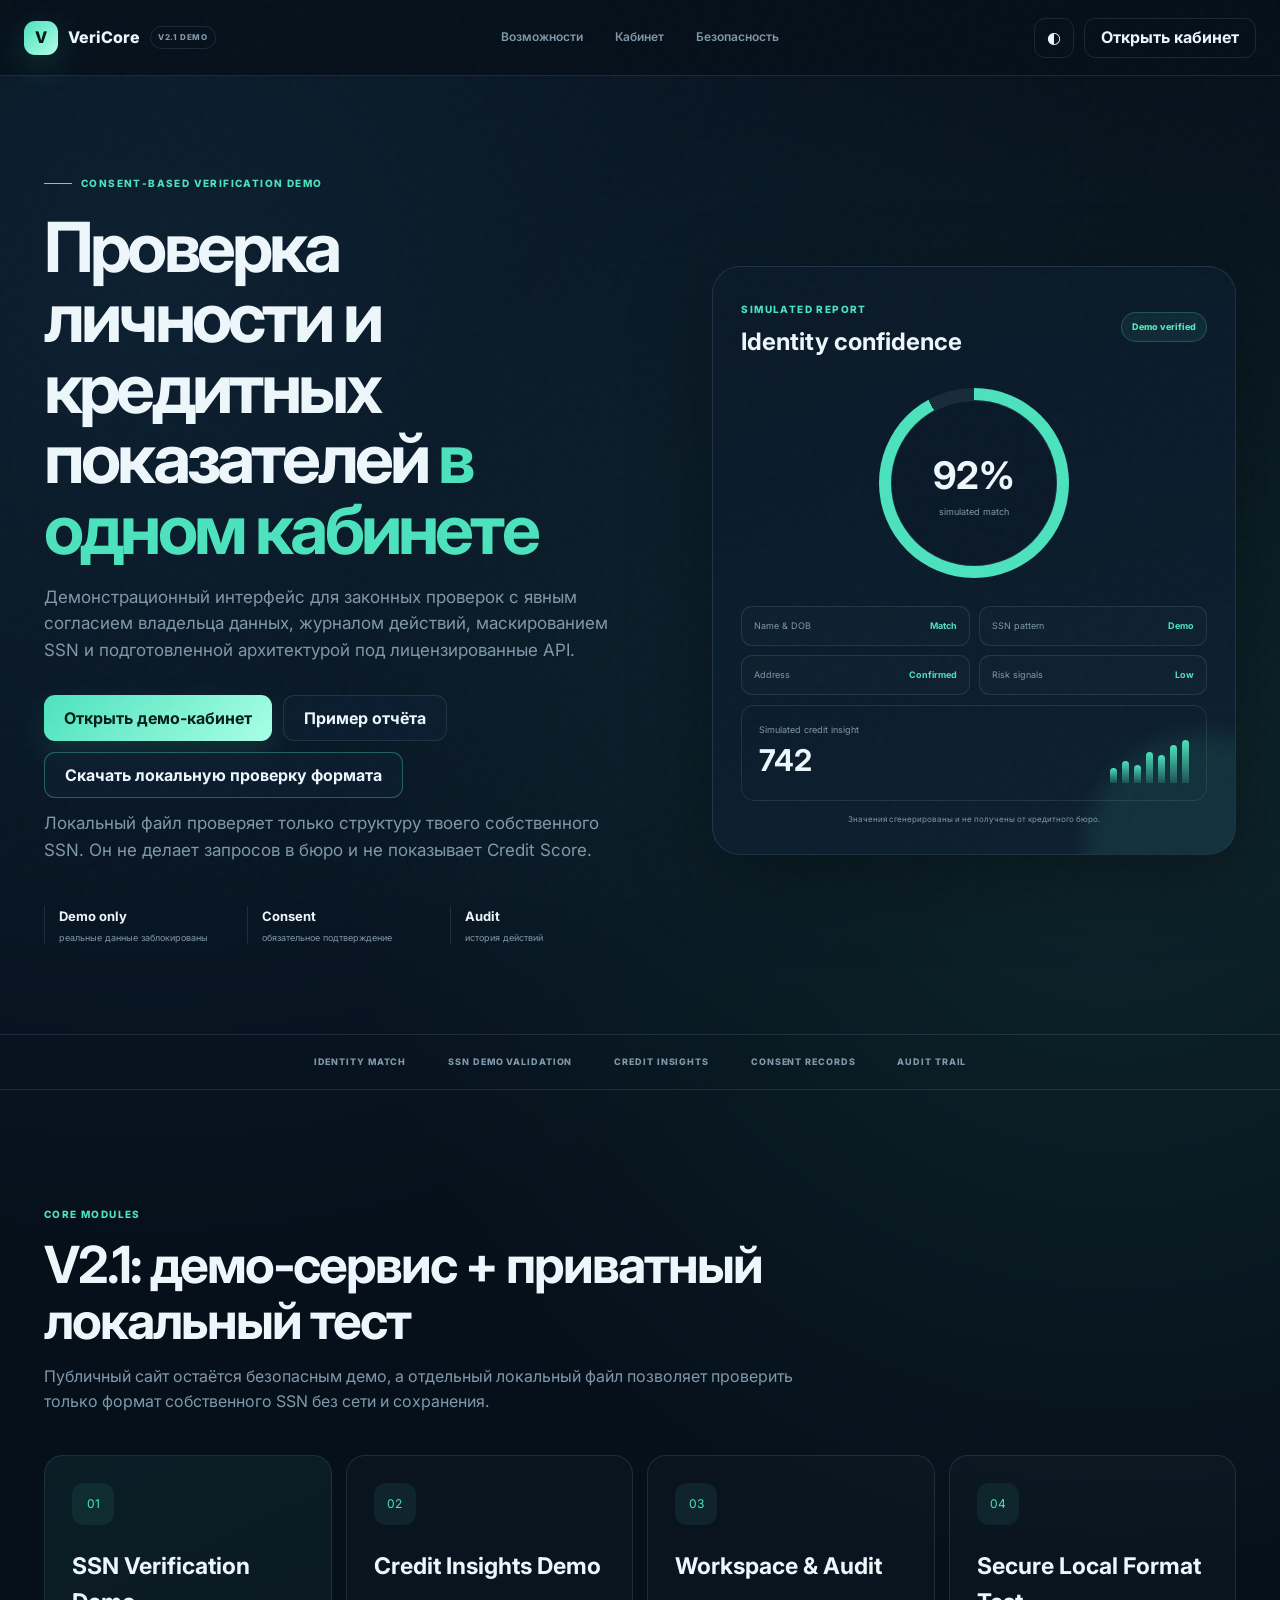
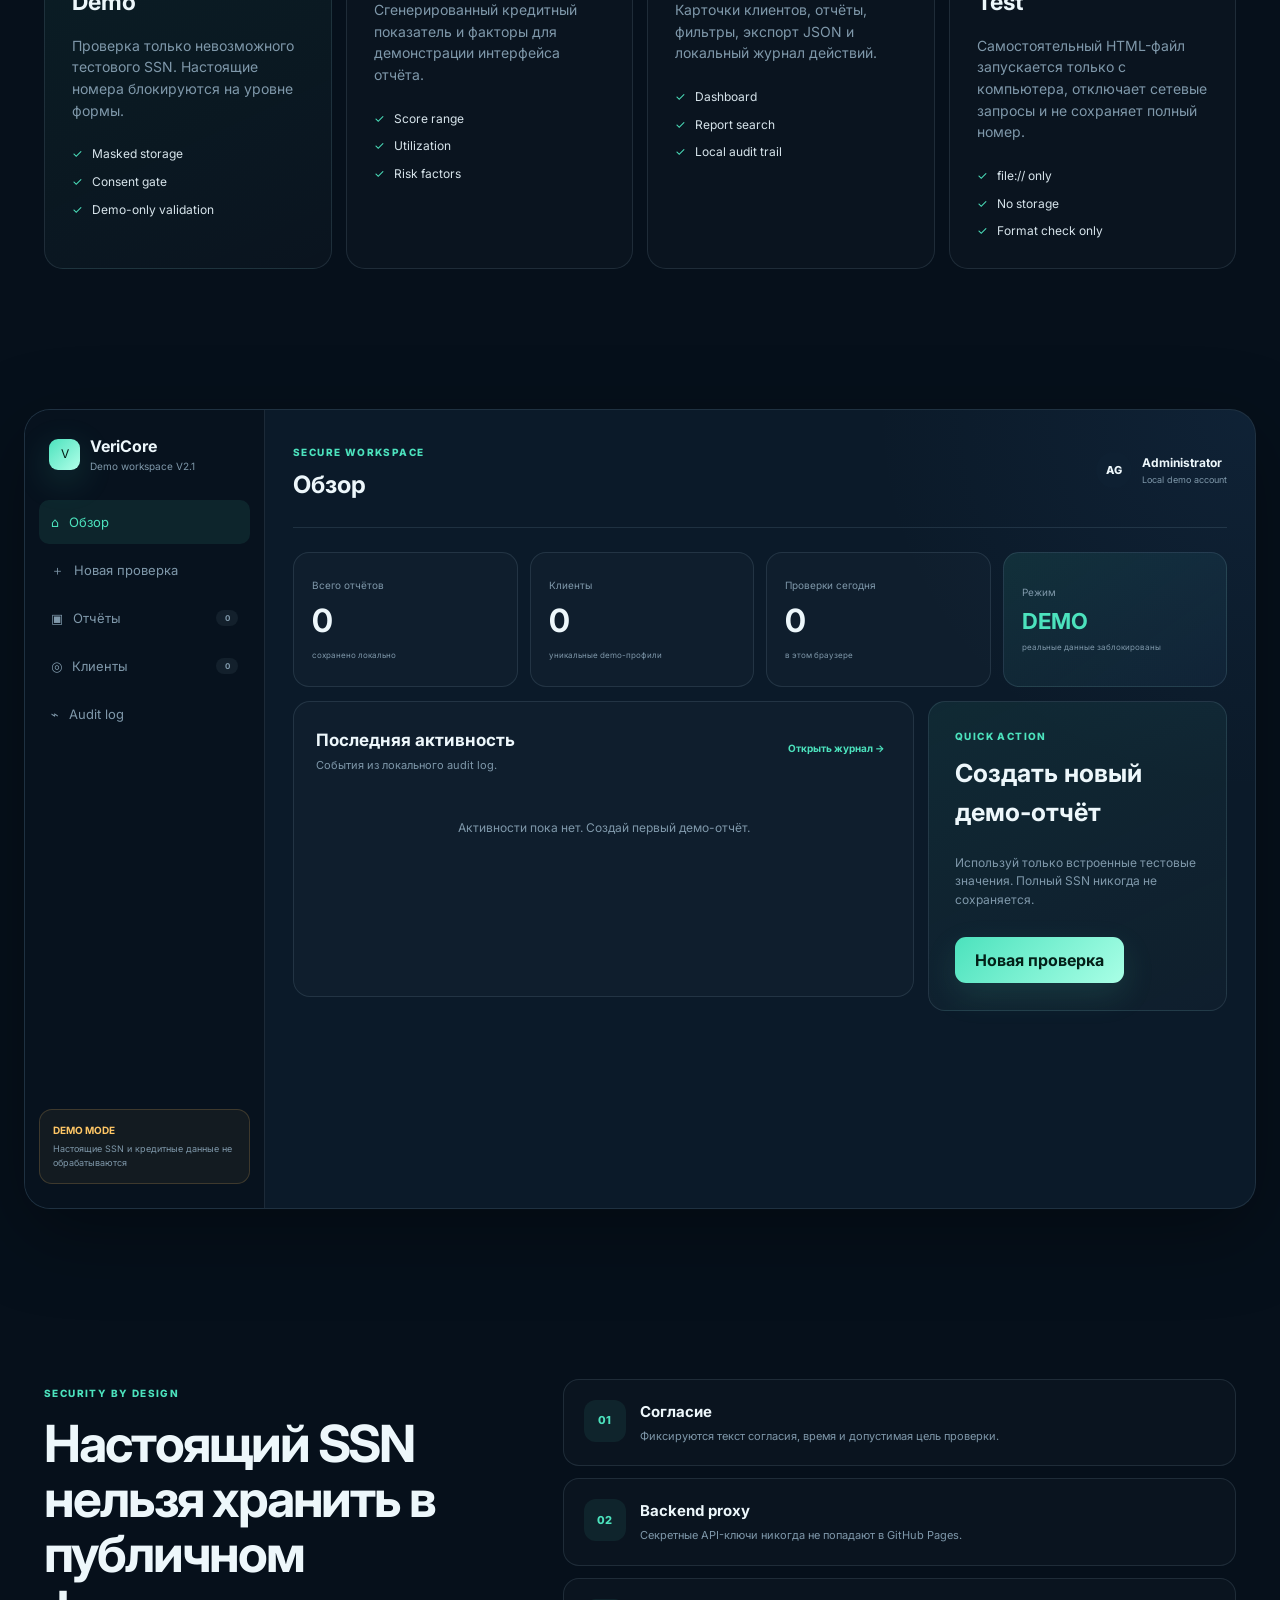
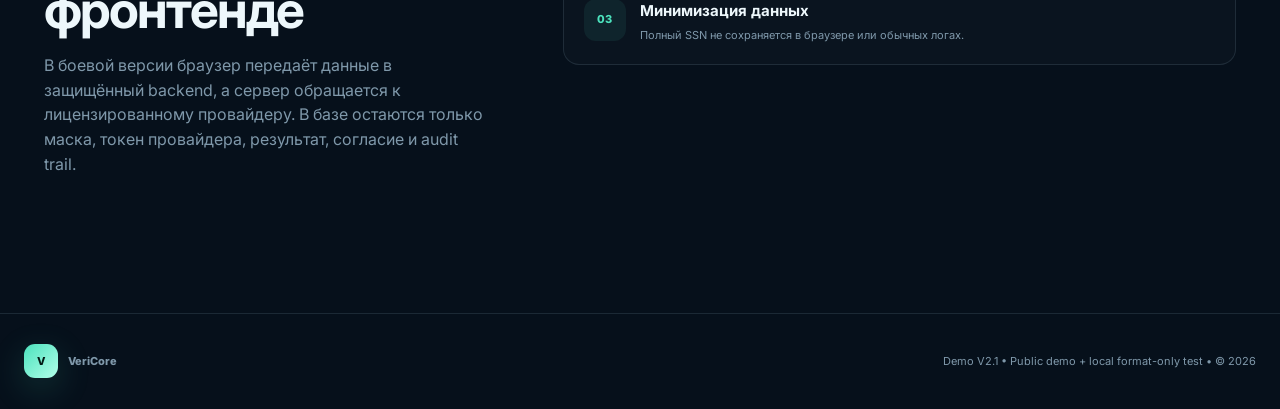
==== commit 2f2c5858: "Add files via upload" ====
--- a/index.html
+++ b/index.html
@@ -5,11 +5,11 @@
   <meta name="viewport" content="width=device-width, initial-scale=1" />
   <meta name="theme-color" content="#07111f" />
   <meta name="description" content="VeriCore — демонстрационный интерфейс легальной проверки личности и кредитных показателей с обязательным согласием." />
-  <title>VeriCore V2 — Identity & Credit Verification Demo</title>
+  <title>VeriCore V2.1 — Identity & Credit Verification Demo</title>
   <link rel="preconnect" href="https://fonts.googleapis.com" />
   <link rel="preconnect" href="https://fonts.gstatic.com" crossorigin />
   <link href="https://fonts.googleapis.com/css2?family=Inter:wght@400;500;600;700;800&display=swap" rel="stylesheet" />
-  <link rel="stylesheet" href="styles.css?v=2" />
+  <link rel="stylesheet" href="styles.css?v=2.1" />
 </head>
 <body>
   <div class="noise" aria-hidden="true"></div>
@@ -18,7 +18,7 @@
     <a class="brand" href="#home" aria-label="VeriCore home">
       <span class="brand-mark">V</span>
       <span>VeriCore</span>
-      <small>V2 DEMO</small>
+      <small>V2.1 DEMO</small>
     </a>
 
     <nav class="nav" aria-label="Основная навигация">
@@ -46,7 +46,9 @@
         <div class="hero-actions">
           <a class="primary-btn" href="#workspace">Открыть демо-кабинет</a>
           <button class="secondary-btn" id="viewSampleBtn" type="button">Пример отчёта</button>
-        </div>
+          <a class="secondary-btn secure-download" href="LOCAL-SSN-TEST.html" download>Скачать локальную проверку формата</a>
+        </div>
+        <p class="local-download-note">Локальный файл проверяет только структуру твоего собственного SSN. Он не делает запросов в бюро и не показывает Credit Score.</p>
 
         <div class="trust-row">
           <div><strong>Demo only</strong><span>реальные данные заблокированы</span></div>
@@ -100,8 +102,8 @@
     <section class="section" id="features">
       <div class="section-heading">
         <span class="mini-label">CORE MODULES</span>
-        <h2>V2 уже выглядит как полноценный сервис</h2>
-        <p>Добавлены обзорная панель, клиенты, поиск отчётов, динамический отчёт, экспорт и улучшенный журнал действий.</p>
+        <h2>V2.1: демо-сервис + приватный локальный тест</h2>
+        <p>Публичный сайт остаётся безопасным демо, а отдельный локальный файл позволяет проверить только формат собственного SSN без сети и сохранения.</p>
       </div>
 
       <div class="feature-grid">
@@ -125,6 +127,13 @@
           <p>Карточки клиентов, отчёты, фильтры, экспорт JSON и локальный журнал действий.</p>
           <ul><li>Dashboard</li><li>Report search</li><li>Local audit trail</li></ul>
         </article>
+
+        <article class="feature-card secure-card">
+          <div class="icon">04</div>
+          <h3>Secure Local Format Test</h3>
+          <p>Самостоятельный HTML-файл запускается только с компьютера, отключает сетевые запросы и не сохраняет полный номер.</p>
+          <ul><li>file:// only</li><li>No storage</li><li>Format check only</li></ul>
+        </article>
       </div>
     </section>
 
@@ -133,7 +142,7 @@
         <aside class="sidebar">
           <div class="sidebar-brand">
             <span class="brand-mark small">V</span>
-            <div><strong>VeriCore</strong><span>Demo workspace V2</span></div>
+            <div><strong>VeriCore</strong><span>Demo workspace V2.1</span></div>
           </div>
 
           <button class="side-item active" data-view="overview" type="button"><span>⌂</span>Обзор</button>
@@ -332,7 +341,7 @@
 
   <footer>
     <a class="brand" href="#home"><span class="brand-mark">V</span><span>VeriCore</span></a>
-    <p>Demo V2 • No real SSN processing • © 2026</p>
+    <p>Demo V2.1 • Public demo + local format-only test • © 2026</p>
   </footer>
 
   <dialog class="report-modal" id="reportModal">
@@ -369,6 +378,6 @@
   </dialog>
 
   <div class="toast" id="toast" role="status" aria-live="polite"></div>
-  <script src="app.js?v=2"></script>
+  <script src="app.js?v=2.1"></script>
 </body>
 </html>
--- a/styles.css
+++ b/styles.css
@@ -163,6 +163,16 @@
 .hero h1 em { color:var(--accent); font-style:normal; }
 .hero-copy > p { max-width:670px; color:var(--muted); font-size:17px; }
 .hero-actions { display:flex; flex-wrap:wrap; gap:11px; margin-top:32px; }
+
+.local-download-note {
+  max-width:760px;
+  margin:12px 0 0;
+  color:var(--muted);
+  font-size:11px;
+  line-height:1.6;
+}
+.secure-download { border-color:rgba(76,226,189,.35); }
+.secure-card { background:linear-gradient(155deg, rgba(79,143,255,.07), rgba(255,255,255,.018)); }
 .trust-row { display:grid; grid-template-columns:repeat(3,1fr); gap:18px; margin-top:42px; }
 .trust-row div { display:flex; flex-direction:column; border-left:1px solid var(--line); padding-left:14px; }
 .trust-row strong { font-size:13px; }
@@ -254,7 +264,7 @@
 .section-heading { max-width:760px; margin-bottom:42px; }
 .section-heading h2, .security-copy h2 { margin:12px 0; font-size:clamp(34px,4vw,54px); line-height:1.08; letter-spacing:-.04em; }
 .section-heading p, .security-copy p { color:var(--muted); }
-.feature-grid { display:grid; grid-template-columns:repeat(3,1fr); gap:14px; }
+.feature-grid { display:grid; grid-template-columns:repeat(4,1fr); gap:14px; }
 .feature-card {
   min-height:330px;
   padding:27px;
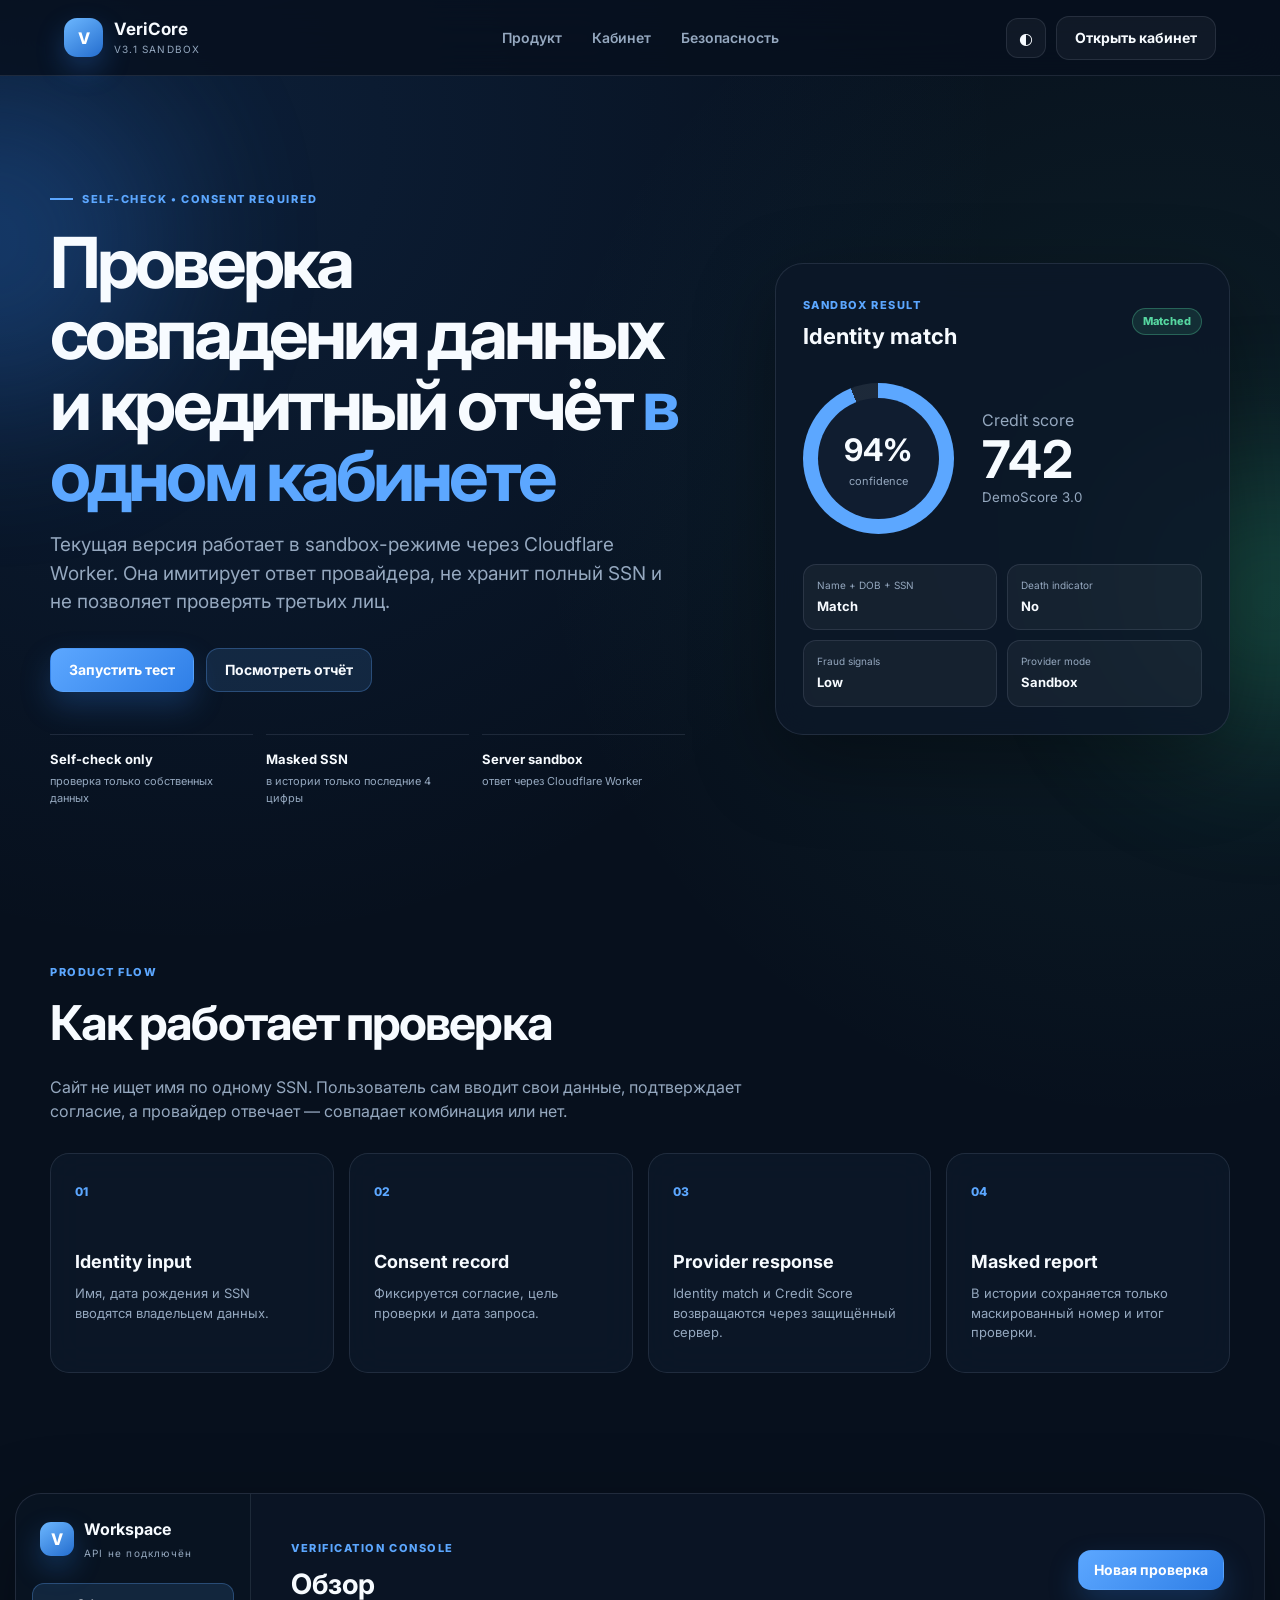
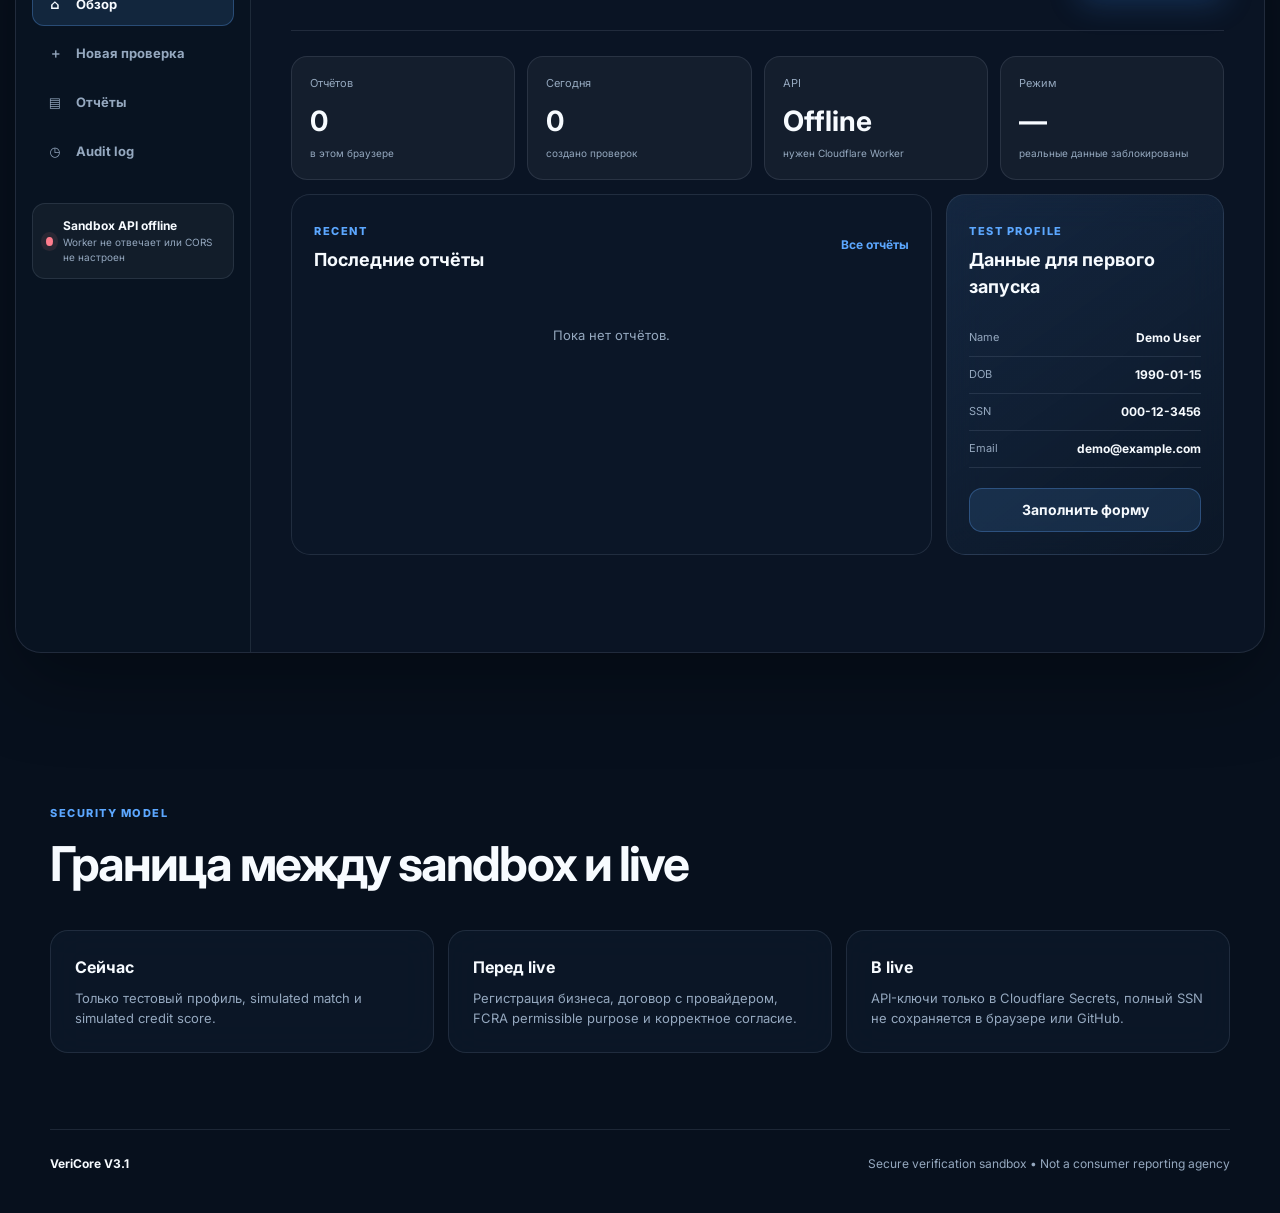
==== commit abc5f173: "Add files via upload" ====
--- a/index.html
+++ b/index.html
@@ -3,381 +3,280 @@
 <head>
   <meta charset="utf-8" />
   <meta name="viewport" content="width=device-width, initial-scale=1" />
-  <meta name="theme-color" content="#07111f" />
-  <meta name="description" content="VeriCore — демонстрационный интерфейс легальной проверки личности и кредитных показателей с обязательным согласием." />
-  <title>VeriCore V2.1 — Identity & Credit Verification Demo</title>
+  <meta name="theme-color" content="#08111f" />
+  <meta name="description" content="VeriCore — sandbox-интерфейс проверки совпадения SSN, имени и даты рождения с кредитным демо-отчётом." />
+  <title>VeriCore V3.1 — Secure Verification Sandbox</title>
   <link rel="preconnect" href="https://fonts.googleapis.com" />
   <link rel="preconnect" href="https://fonts.gstatic.com" crossorigin />
   <link href="https://fonts.googleapis.com/css2?family=Inter:wght@400;500;600;700;800&display=swap" rel="stylesheet" />
-  <link rel="stylesheet" href="styles.css?v=2.1" />
+  <link rel="stylesheet" href="styles.css?v=3.1" />
 </head>
 <body>
-  <div class="noise" aria-hidden="true"></div>
+  <div class="ambient ambient-one" aria-hidden="true"></div>
+  <div class="ambient ambient-two" aria-hidden="true"></div>
 
   <header class="topbar">
     <a class="brand" href="#home" aria-label="VeriCore home">
-      <span class="brand-mark">V</span>
-      <span>VeriCore</span>
-      <small>V2.1 DEMO</small>
+      <span class="brand-icon">V</span>
+      <span class="brand-copy"><strong>VeriCore</strong><small>V3.1 SANDBOX</small></span>
     </a>
 
     <nav class="nav" aria-label="Основная навигация">
-      <a href="#features">Возможности</a>
+      <a href="#product">Продукт</a>
       <a href="#workspace">Кабинет</a>
       <a href="#security">Безопасность</a>
     </nav>
 
-    <div class="topbar-actions">
-      <button class="icon-btn" id="themeToggleBtn" type="button" aria-label="Переключить тему" title="Переключить тему">◐</button>
-      <button class="ghost-btn" id="openDashboardBtn" type="button">Открыть кабинет</button>
+    <div class="top-actions">
+      <button class="icon-button" id="themeToggle" type="button" aria-label="Переключить тему">◐</button>
+      <a class="button button-outline" href="#workspace">Открыть кабинет</a>
     </div>
   </header>
 
   <main>
     <section class="hero" id="home">
       <div class="hero-copy">
-        <div class="eyebrow"><span></span> CONSENT-BASED VERIFICATION DEMO</div>
-        <h1>Проверка личности и кредитных показателей <em>в одном кабинете</em></h1>
-        <p>
-          Демонстрационный интерфейс для законных проверок с явным согласием владельца данных,
-          журналом действий, маскированием SSN и подготовленной архитектурой под лицензированные API.
+        <div class="eyebrow"><span></span> SELF-CHECK • CONSENT REQUIRED</div>
+        <h1>Проверка совпадения данных и кредитный отчёт <em>в одном кабинете</em></h1>
+        <p class="hero-text">
+          Текущая версия работает в sandbox-режиме через Cloudflare Worker. Она имитирует ответ провайдера,
+          не хранит полный SSN и не позволяет проверять третьих лиц.
         </p>
 
-        <div class="hero-actions">
-          <a class="primary-btn" href="#workspace">Открыть демо-кабинет</a>
-          <button class="secondary-btn" id="viewSampleBtn" type="button">Пример отчёта</button>
-          <a class="secondary-btn secure-download" href="LOCAL-SSN-TEST.html" download>Скачать локальную проверку формата</a>
-        </div>
-        <p class="local-download-note">Локальный файл проверяет только структуру твоего собственного SSN. Он не делает запросов в бюро и не показывает Credit Score.</p>
-
-        <div class="trust-row">
-          <div><strong>Demo only</strong><span>реальные данные заблокированы</span></div>
-          <div><strong>Consent</strong><span>обязательное подтверждение</span></div>
-          <div><strong>Audit</strong><span>история действий</span></div>
-        </div>
-      </div>
-
-      <div class="hero-panel" aria-label="Пример интерфейса">
-        <div class="panel-head">
+        <div class="hero-buttons">
+          <a class="button button-primary" href="#workspace">Запустить тест</a>
+          <button class="button button-soft" id="sampleReportButton" type="button">Посмотреть отчёт</button>
+        </div>
+
+        <div class="trust-strip">
+          <div><strong>Self-check only</strong><span>проверка только собственных данных</span></div>
+          <div><strong>Masked SSN</strong><span>в истории только последние 4 цифры</span></div>
+          <div><strong>Server sandbox</strong><span>ответ через Cloudflare Worker</span></div>
+        </div>
+      </div>
+
+      <aside class="hero-card" aria-label="Пример результата">
+        <div class="hero-card-head">
           <div>
-            <span class="mini-label">SIMULATED REPORT</span>
-            <h2>Identity confidence</h2>
-          </div>
-          <span class="status-pill success">Demo verified</span>
-        </div>
-
-        <div class="score-ring" style="--score:92">
-          <div><strong>92%</strong><span>simulated match</span></div>
-        </div>
-
-        <div class="metric-grid">
-          <div class="metric"><span>Name & DOB</span><strong>Match</strong></div>
-          <div class="metric"><span>SSN pattern</span><strong>Demo</strong></div>
-          <div class="metric"><span>Address</span><strong>Confirmed</strong></div>
-          <div class="metric"><span>Risk signals</span><strong>Low</strong></div>
-        </div>
-
-        <div class="credit-preview">
+            <span class="micro-label">SANDBOX RESULT</span>
+            <h2>Identity match</h2>
+          </div>
+          <span class="pill success">Matched</span>
+        </div>
+
+        <div class="score-layout">
+          <div class="ring" style="--value:94">
+            <div><strong>94%</strong><span>confidence</span></div>
+          </div>
+          <div class="score-copy">
+            <span>Credit score</span>
+            <strong>742</strong>
+            <small>DemoScore 3.0</small>
+          </div>
+        </div>
+
+        <div class="result-grid">
+          <div><span>Name + DOB + SSN</span><strong>Match</strong></div>
+          <div><span>Death indicator</span><strong>No</strong></div>
+          <div><span>Fraud signals</span><strong>Low</strong></div>
+          <div><span>Provider mode</span><strong>Sandbox</strong></div>
+        </div>
+      </aside>
+    </section>
+
+    <section class="product-section" id="product">
+      <div class="section-heading">
+        <span class="micro-label">PRODUCT FLOW</span>
+        <h2>Как работает проверка</h2>
+        <p>Сайт не ищет имя по одному SSN. Пользователь сам вводит свои данные, подтверждает согласие, а провайдер отвечает — совпадает комбинация или нет.</p>
+      </div>
+
+      <div class="feature-grid">
+        <article class="feature-card">
+          <span class="feature-number">01</span>
+          <h3>Identity input</h3>
+          <p>Имя, дата рождения и SSN вводятся владельцем данных.</p>
+        </article>
+        <article class="feature-card">
+          <span class="feature-number">02</span>
+          <h3>Consent record</h3>
+          <p>Фиксируется согласие, цель проверки и дата запроса.</p>
+        </article>
+        <article class="feature-card">
+          <span class="feature-number">03</span>
+          <h3>Provider response</h3>
+          <p>Identity match и Credit Score возвращаются через защищённый сервер.</p>
+        </article>
+        <article class="feature-card">
+          <span class="feature-number">04</span>
+          <h3>Masked report</h3>
+          <p>В истории сохраняется только маскированный номер и итог проверки.</p>
+        </article>
+      </div>
+    </section>
+
+    <section class="workspace-shell" id="workspace">
+      <aside class="sidebar">
+        <div class="sidebar-brand">
+          <span class="brand-icon small">V</span>
+          <div><strong>Workspace</strong><small id="apiStatusText">Проверяем API…</small></div>
+        </div>
+
+        <nav class="side-nav" aria-label="Навигация кабинета">
+          <button class="side-link active" type="button" data-view="overview"><span>⌂</span> Обзор</button>
+          <button class="side-link" type="button" data-view="new-check"><span>＋</span> Новая проверка</button>
+          <button class="side-link" type="button" data-view="reports"><span>▤</span> Отчёты</button>
+          <button class="side-link" type="button" data-view="audit"><span>◷</span> Audit log</button>
+        </nav>
+
+        <div class="api-card">
+          <div class="api-dot" id="apiDot"></div>
           <div>
-            <span>Simulated credit insight</span>
-            <strong>742</strong>
-          </div>
-          <div class="spark" aria-hidden="true">
-            <i></i><i></i><i></i><i></i><i></i><i></i><i></i>
-          </div>
-        </div>
-
-        <p class="demo-note">Значения сгенерированы и не получены от кредитного бюро.</p>
-      </div>
-    </section>
-
-    <section class="logo-strip" aria-label="Категории проверок">
-      <span>IDENTITY MATCH</span>
-      <span>SSN DEMO VALIDATION</span>
-      <span>CREDIT INSIGHTS</span>
-      <span>CONSENT RECORDS</span>
-      <span>AUDIT TRAIL</span>
-    </section>
-
-    <section class="section" id="features">
+            <strong id="apiCardTitle">Sandbox API</strong>
+            <span id="apiCardSubtitle">Ожидание подключения</span>
+          </div>
+        </div>
+      </aside>
+
+      <div class="workspace-content">
+        <div class="workspace-topline">
+          <div>
+            <span class="micro-label">VERIFICATION CONSOLE</span>
+            <h2 id="workspaceTitle">Обзор</h2>
+          </div>
+          <button class="button button-primary compact" id="newCheckTopButton" type="button">Новая проверка</button>
+        </div>
+
+        <section class="view active" id="view-overview">
+          <div class="stats-grid">
+            <article class="stat-card"><span>Отчётов</span><strong id="statReports">0</strong><small>в этом браузере</small></article>
+            <article class="stat-card"><span>Сегодня</span><strong id="statToday">0</strong><small>создано проверок</small></article>
+            <article class="stat-card"><span>API</span><strong id="statApi">—</strong><small id="statApiNote">проверка статуса</small></article>
+            <article class="stat-card"><span>Режим</span><strong id="statMode">Sandbox</strong><small>реальные данные заблокированы</small></article>
+          </div>
+
+          <div class="overview-grid">
+            <article class="panel">
+              <div class="panel-heading"><div><span class="micro-label">RECENT</span><h3>Последние отчёты</h3></div><button class="text-button" data-view-link="reports" type="button">Все отчёты</button></div>
+              <div id="recentReports" class="empty-state">Пока нет отчётов.</div>
+            </article>
+
+            <article class="panel callout-panel">
+              <span class="micro-label">TEST PROFILE</span>
+              <h3>Данные для первого запуска</h3>
+              <dl class="test-data">
+                <div><dt>Name</dt><dd>Demo User</dd></div>
+                <div><dt>DOB</dt><dd>1990-01-15</dd></div>
+                <div><dt>SSN</dt><dd>000-12-3456</dd></div>
+                <div><dt>Email</dt><dd>demo@example.com</dd></div>
+              </dl>
+              <button class="button button-soft full" id="fillDemoButton" type="button">Заполнить форму</button>
+            </article>
+          </div>
+        </section>
+
+        <section class="view" id="view-new-check">
+          <div class="form-layout">
+            <form class="verification-form panel" id="verificationForm" novalidate>
+              <div class="panel-heading form-heading">
+                <div><span class="micro-label">NEW REQUEST</span><h3>Проверка собственных данных</h3></div>
+                <span class="pill neutral">Sandbox</span>
+              </div>
+
+              <div class="notice warning">
+                <strong>Не вводи настоящий SSN.</strong>
+                <span>Пока используется тестовый провайдер. Реальный режим включим только после официального подключения API.</span>
+              </div>
+
+              <fieldset>
+                <legend>Тип отчёта</legend>
+                <div class="check-type-grid">
+                  <label class="type-option"><input type="radio" name="checkType" value="identity" checked /><span><strong>Identity Match</strong><small>SSN + Name + DOB</small></span></label>
+                  <label class="type-option"><input type="radio" name="checkType" value="credit" /><span><strong>Credit Score</strong><small>кредитный демо-рейтинг</small></span></label>
+                  <label class="type-option"><input type="radio" name="checkType" value="full" /><span><strong>Full Report</strong><small>совпадение + рейтинг</small></span></label>
+                </div>
+              </fieldset>
+
+              <div class="form-grid two">
+                <label>Full legal name<input id="fullName" name="fullName" autocomplete="name" required placeholder="Demo User" /></label>
+                <label>Date of birth<input id="dob" name="dob" type="date" required /></label>
+              </div>
+
+              <div class="form-grid two">
+                <label>SSN<input id="ssn" name="ssn" inputmode="numeric" autocomplete="off" required maxlength="11" placeholder="000-12-3456" /></label>
+                <label>Email<input id="email" name="email" type="email" autocomplete="email" required placeholder="demo@example.com" /></label>
+              </div>
+
+              <div class="form-grid two">
+                <label>Purpose<select id="purpose" name="purpose" required><option value="">Выбери цель</option><option value="self_check">Personal self-check</option><option value="credit_monitoring">Credit monitoring</option></select></label>
+                <label>State<select id="state" name="state" required><option value="">State</option><option value="CA">California</option><option value="FL">Florida</option><option value="NY">New York</option><option value="TX">Texas</option></select></label>
+              </div>
+
+              <div class="consent-box">
+                <label class="checkbox-row"><input id="selfCheck" name="selfCheck" type="checkbox" required /><span>Я подтверждаю, что проверяю только собственные данные.</span></label>
+                <label class="checkbox-row"><input id="consent" name="consent" type="checkbox" required /><span>Я даю явное согласие на тестовую проверку и создание маскированного отчёта.</span></label>
+                <label class="checkbox-row"><input id="sandboxConfirm" name="sandboxConfirm" type="checkbox" required /><span>Я понимаю, что результат является симуляцией и не получен от SSA или кредитного бюро.</span></label>
+              </div>
+
+              <div class="form-footer">
+                <div id="formMessage" class="form-message" role="status"></div>
+                <button class="button button-primary" id="submitButton" type="submit">Запустить sandbox-проверку</button>
+              </div>
+            </form>
+
+            <aside class="panel side-info">
+              <span class="micro-label">SERVER FLOW</span>
+              <h3>Что отправляется</h3>
+              <ul class="flow-list">
+                <li><span>1</span><div><strong>Frontend</strong><small>проверяет согласие и формат</small></div></li>
+                <li><span>2</span><div><strong>Cloudflare Worker</strong><small>блокирует живые SSN в sandbox</small></div></li>
+                <li><span>3</span><div><strong>Provider adapter</strong><small>сейчас возвращает тестовый ответ</small></div></li>
+                <li><span>4</span><div><strong>Browser history</strong><small>сохраняет только ***-**-3456</small></div></li>
+              </ul>
+            </aside>
+          </div>
+        </section>
+
+        <section class="view" id="view-reports">
+          <article class="panel">
+            <div class="panel-heading"><div><span class="micro-label">LOCAL HISTORY</span><h3>Отчёты</h3></div><button class="text-button danger" id="clearReportsButton" type="button">Очистить</button></div>
+            <div id="reportList" class="report-list empty-state">Пока нет отчётов.</div>
+          </article>
+        </section>
+
+        <section class="view" id="view-audit">
+          <article class="panel">
+            <div class="panel-heading"><div><span class="micro-label">AUDIT</span><h3>Журнал действий</h3></div><button class="text-button danger" id="clearAuditButton" type="button">Очистить</button></div>
+            <div id="auditList" class="audit-list empty-state">Пока нет событий.</div>
+          </article>
+        </section>
+      </div>
+    </section>
+
+    <section class="security-section" id="security">
       <div class="section-heading">
-        <span class="mini-label">CORE MODULES</span>
-        <h2>V2.1: демо-сервис + приватный локальный тест</h2>
-        <p>Публичный сайт остаётся безопасным демо, а отдельный локальный файл позволяет проверить только формат собственного SSN без сети и сохранения.</p>
-      </div>
-
-      <div class="feature-grid">
-        <article class="feature-card featured">
-          <div class="icon">01</div>
-          <h3>SSN Verification Demo</h3>
-          <p>Проверка только невозможного тестового SSN. Настоящие номера блокируются на уровне формы.</p>
-          <ul><li>Masked storage</li><li>Consent gate</li><li>Demo-only validation</li></ul>
-        </article>
-
-        <article class="feature-card">
-          <div class="icon">02</div>
-          <h3>Credit Insights Demo</h3>
-          <p>Сгенерированный кредитный показатель и факторы для демонстрации интерфейса отчёта.</p>
-          <ul><li>Score range</li><li>Utilization</li><li>Risk factors</li></ul>
-        </article>
-
-        <article class="feature-card">
-          <div class="icon">03</div>
-          <h3>Workspace & Audit</h3>
-          <p>Карточки клиентов, отчёты, фильтры, экспорт JSON и локальный журнал действий.</p>
-          <ul><li>Dashboard</li><li>Report search</li><li>Local audit trail</li></ul>
-        </article>
-
-        <article class="feature-card secure-card">
-          <div class="icon">04</div>
-          <h3>Secure Local Format Test</h3>
-          <p>Самостоятельный HTML-файл запускается только с компьютера, отключает сетевые запросы и не сохраняет полный номер.</p>
-          <ul><li>file:// only</li><li>No storage</li><li>Format check only</li></ul>
-        </article>
-      </div>
-    </section>
-
-    <section class="workspace-section" id="workspace">
-      <div class="workspace-wrap">
-        <aside class="sidebar">
-          <div class="sidebar-brand">
-            <span class="brand-mark small">V</span>
-            <div><strong>VeriCore</strong><span>Demo workspace V2.1</span></div>
-          </div>
-
-          <button class="side-item active" data-view="overview" type="button"><span>⌂</span>Обзор</button>
-          <button class="side-item" data-view="new-check" type="button"><span>＋</span>Новая проверка</button>
-          <button class="side-item" data-view="reports" type="button"><span>▣</span>Отчёты <b id="reportsBadge">0</b></button>
-          <button class="side-item" data-view="clients" type="button"><span>◎</span>Клиенты <b id="clientsBadge">0</b></button>
-          <button class="side-item" data-view="audit" type="button"><span>⌁</span>Audit log</button>
-
-          <div class="side-bottom">
-            <div class="demo-badge">
-              <strong>DEMO MODE</strong>
-              <span>Настоящие SSN и кредитные данные не обрабатываются</span>
-            </div>
-          </div>
-        </aside>
-
-        <div class="workspace-content">
-          <div class="workspace-top">
-            <div>
-              <span class="mini-label">SECURE WORKSPACE</span>
-              <h2 id="workspaceTitle">Обзор</h2>
-            </div>
-            <div class="user-chip"><span>AG</span><div><strong>Administrator</strong><small>Local demo account</small></div></div>
-          </div>
-
-          <div class="view active" id="view-overview">
-            <div class="overview-grid">
-              <article class="stat-card">
-                <span>Всего отчётов</span>
-                <strong id="statReports">0</strong>
-                <small>сохранено локально</small>
-              </article>
-              <article class="stat-card">
-                <span>Клиенты</span>
-                <strong id="statClients">0</strong>
-                <small>уникальные demo-профили</small>
-              </article>
-              <article class="stat-card">
-                <span>Проверки сегодня</span>
-                <strong id="statToday">0</strong>
-                <small>в этом браузере</small>
-              </article>
-              <article class="stat-card accent-card">
-                <span>Режим</span>
-                <strong>DEMO</strong>
-                <small>реальные данные заблокированы</small>
-              </article>
-            </div>
-
-            <div class="overview-columns">
-              <section class="table-card">
-                <div class="table-head">
-                  <div><h3>Последняя активность</h3><p>События из локального audit log.</p></div>
-                  <button class="text-btn" data-view-jump="audit" type="button">Открыть журнал →</button>
-                </div>
-                <div class="activity-list" id="overviewActivity"></div>
-              </section>
-
-              <section class="quick-card">
-                <span class="mini-label">QUICK ACTION</span>
-                <h3>Создать новый демо-отчёт</h3>
-                <p>Используй только встроенные тестовые значения. Полный SSN никогда не сохраняется.</p>
-                <button class="primary-btn" data-view-jump="new-check" type="button">Новая проверка</button>
-              </section>
-            </div>
-          </div>
-
-          <div class="view" id="view-new-check">
-            <div class="alert warning"><strong>Демонстрационный режим.</strong> Разрешён только невозможный тестовый SSN <code>000-12-3456</code>. Настоящие персональные данные не вводи.</div>
-
-            <form id="verificationForm" novalidate>
-              <div class="form-card">
-                <div class="form-card-head">
-                  <div><span>STEP 01</span><h3>Тип проверки</h3></div>
-                </div>
-
-                <div class="check-type-grid">
-                  <label class="type-card selected">
-                    <input type="radio" name="checkType" value="ssn" checked />
-                    <span class="type-icon">ID</span><strong>SSN Verification</strong><small>Identity + demo SSN pattern</small>
-                  </label>
-                  <label class="type-card">
-                    <input type="radio" name="checkType" value="credit" />
-                    <span class="type-icon">CS</span><strong>Credit Insights</strong><small>Simulated credit factors</small>
-                  </label>
-                  <label class="type-card">
-                    <input type="radio" name="checkType" value="full" />
-                    <span class="type-icon">FR</span><strong>Full Report</strong><small>Combined demo report</small>
-                  </label>
-                </div>
-              </div>
-
-              <div class="form-card">
-                <div class="form-card-head">
-                  <div><span>STEP 02</span><h3>Данные заявителя</h3></div>
-                  <span class="required-note">Только синтетические данные</span>
-                </div>
-
-                <div class="field-grid">
-                  <label class="field"><span>Полное имя</span><input id="fullName" name="fullName" autocomplete="off" value="Alex Demo" required /></label>
-                  <label class="field"><span>Дата рождения</span><input id="dob" name="dob" type="date" value="1990-01-15" required /></label>
-                  <label class="field"><span>SSN</span><input id="ssn" name="ssn" inputmode="numeric" autocomplete="off" value="000-12-3456" maxlength="11" required /><small>Разрешено только: 000-12-3456</small></label>
-                  <label class="field"><span>Email</span><input id="email" name="email" type="email" autocomplete="off" value="alex.demo@example.com" required /></label>
-                  <label class="field span-2"><span>Адрес</span><input id="address" name="address" autocomplete="off" value="100 Demo Avenue" required /></label>
-                  <label class="field"><span>Город</span><input id="city" name="city" value="Austin" required /></label>
-                  <label class="field"><span>Штат</span>
-                    <select id="state" name="state" required>
-                      <option value="TX" selected>Texas</option>
-                      <option value="CA">California</option>
-                      <option value="FL">Florida</option>
-                      <option value="NY">New York</option>
-                    </select>
-                  </label>
-                  <label class="field"><span>ZIP Code</span><input id="zip" name="zip" inputmode="numeric" value="78701" maxlength="5" required /></label>
-                  <label class="field"><span>Permissible purpose</span>
-                    <select id="purpose" name="purpose" required>
-                      <option value="">Выберите основание</option>
-                      <option value="user_request" selected>Запрос самого пользователя</option>
-                      <option value="tenant">Проверка арендатора с согласием</option>
-                      <option value="employment">Проверка кандидата с согласием</option>
-                      <option value="lending">Кредитная заявка с согласием</option>
-                    </select>
-                  </label>
-                </div>
-              </div>
-
-              <div class="form-card consent-card">
-                <div class="form-card-head"><div><span>STEP 03</span><h3>Согласие и подтверждение</h3></div></div>
-                <label class="consent-line"><input id="consent" type="checkbox" required /><span><strong>Получено явное согласие владельца данных</strong><small>Проверка проводится для законной цели и с разрешением владельца данных.</small></span></label>
-                <label class="consent-line"><input id="demoConfirm" type="checkbox" required /><span><strong>Используются только демонстрационные данные</strong><small>Этот статический сайт не предназначен для обработки настоящих SSN или кредитных данных.</small></span></label>
-              </div>
-
-              <div class="form-actions">
-                <button class="primary-btn submit-btn" type="submit"><span>Запустить демо-проверку</span><i>→</i></button>
-                <p id="formMessage" role="status"></p>
-              </div>
-            </form>
-          </div>
-
-          <div class="view" id="view-reports">
-            <div class="table-card">
-              <div class="table-head stacked-on-mobile">
-                <div><h3>Последние отчёты</h3><p>Сохраняются только в localStorage этого браузера.</p></div>
-                <div class="table-actions">
-                  <input class="search-input" id="reportSearch" type="search" placeholder="Поиск по имени или ID" />
-                  <select class="filter-select" id="reportTypeFilter" aria-label="Фильтр по типу">
-                    <option value="all">Все типы</option>
-                    <option value="ssn">SSN</option>
-                    <option value="credit">Credit</option>
-                    <option value="full">Full</option>
-                  </select>
-                  <button class="secondary-btn small-btn" id="exportReportsBtn" type="button">Экспорт JSON</button>
-                </div>
-              </div>
-              <div class="report-list" id="reportList"></div>
-            </div>
-          </div>
-
-          <div class="view" id="view-clients">
-            <div class="table-card">
-              <div class="table-head">
-                <div><h3>Клиенты</h3><p>Автоматически создаются из демо-отчётов. Полный SSN не хранится.</p></div>
-                <button class="secondary-btn small-btn" data-view-jump="new-check" type="button">Добавить через проверку</button>
-              </div>
-              <div class="client-grid" id="clientList"></div>
-            </div>
-          </div>
-
-          <div class="view" id="view-audit">
-            <div class="table-card">
-              <div class="table-head">
-                <div><h3>Audit log</h3><p>Локальная история действий в демонстрационном кабинете.</p></div>
-                <button class="ghost-btn danger" id="clearAuditBtn" type="button">Очистить журнал</button>
-              </div>
-              <div class="audit-list" id="auditList"></div>
-            </div>
-          </div>
-        </div>
-      </div>
-    </section>
-
-    <section class="security-section" id="security">
-      <div class="security-copy">
-        <span class="mini-label">SECURITY BY DESIGN</span>
-        <h2>Настоящий SSN нельзя хранить в публичном фронтенде</h2>
-        <p>В боевой версии браузер передаёт данные в защищённый backend, а сервер обращается к лицензированному провайдеру. В базе остаются только маска, токен провайдера, результат, согласие и audit trail.</p>
-      </div>
-
-      <div class="security-steps">
-        <div><span>01</span><strong>Согласие</strong><p>Фиксируются текст согласия, время и допустимая цель проверки.</p></div>
-        <div><span>02</span><strong>Backend proxy</strong><p>Секретные API-ключи никогда не попадают в GitHub Pages.</p></div>
-        <div><span>03</span><strong>Минимизация данных</strong><p>Полный SSN не сохраняется в браузере или обычных логах.</p></div>
+        <span class="micro-label">SECURITY MODEL</span>
+        <h2>Граница между sandbox и live</h2>
+      </div>
+      <div class="security-grid">
+        <article><strong>Сейчас</strong><p>Только тестовый профиль, simulated match и simulated credit score.</p></article>
+        <article><strong>Перед live</strong><p>Регистрация бизнеса, договор с провайдером, FCRA permissible purpose и корректное согласие.</p></article>
+        <article><strong>В live</strong><p>API-ключи только в Cloudflare Secrets, полный SSN не сохраняется в браузере или GitHub.</p></article>
       </div>
     </section>
   </main>
 
-  <footer>
-    <a class="brand" href="#home"><span class="brand-mark">V</span><span>VeriCore</span></a>
-    <p>Demo V2.1 • Public demo + local format-only test • © 2026</p>
-  </footer>
+  <footer class="footer"><strong>VeriCore V3.1</strong><span>Secure verification sandbox • Not a consumer reporting agency</span></footer>
 
   <dialog class="report-modal" id="reportModal">
     <div class="modal-shell">
-      <button class="modal-close" id="closeModalBtn" type="button" aria-label="Закрыть">×</button>
-
-      <div class="modal-head">
-        <div>
-          <span class="mini-label">SIMULATED VERIFICATION REPORT</span>
-          <h2 id="reportTitle">Identity & Credit Report</h2>
-          <p id="reportReference">Reference: DEMO-VC-SAMPLE</p>
-        </div>
-        <span class="status-pill success">Demo result</span>
-      </div>
-
-      <div class="report-person" id="reportPerson"></div>
-
-      <div class="report-summary">
-        <div class="summary-score"><span>Identity confidence</span><strong id="reportIdentityScore">92%</strong><small>Simulated match</small></div>
-        <div class="summary-score"><span>Credit score</span><strong id="reportCreditScore">742</strong><small>Generated demo value</small></div>
-        <div class="summary-score"><span>Fraud risk</span><strong id="reportRisk">Low</strong><small>No critical demo signals</small></div>
-      </div>
-
-      <div class="report-columns" id="reportColumns"></div>
-
-      <div class="report-disclaimer"><strong>Важно:</strong> отчёт полностью сгенерирован в браузере. Он не подтверждает реальный SSN, личность или кредитный рейтинг.</div>
-
-      <div class="modal-actions">
-        <button class="ghost-btn danger" id="deleteReportBtn" type="button">Удалить отчёт</button>
-        <button class="secondary-btn" id="printReportBtn" type="button">Печать</button>
-        <button class="primary-btn" id="doneReportBtn" type="button">Готово</button>
-      </div>
+      <button class="modal-close" id="closeModalButton" type="button" aria-label="Закрыть">×</button>
+      <div id="modalContent"></div>
     </div>
   </dialog>
 
-  <div class="toast" id="toast" role="status" aria-live="polite"></div>
-  <script src="app.js?v=2.1"></script>
+  <div class="toast" id="toast" role="status"></div>
+  <script src="config.js?v=3.1"></script>
+  <script src="app.js?v=3.1"></script>
 </body>
 </html>
--- a/styles.css
+++ b/styles.css
@@ -1,558 +1,397 @@
 :root {
-  --bg:#06101b;
-  --bg-2:#091725;
-  --panel:#0b1a29;
-  --panel-2:#0e2032;
-  --text:#edf7fb;
-  --muted:#7f98aa;
-  --line:rgba(153,190,214,.14);
-  --accent:#4ce2bd;
-  --accent-2:#62a9ff;
-  --warning:#ffc766;
-  --danger:#ff7383;
-  --success:#55e6ba;
-  --shadow:0 24px 80px rgba(0,0,0,.34);
-  --radius:20px;
-}
-
-html[data-theme="light"] {
-  --bg:#edf5f8;
-  --bg-2:#f8fcfd;
-  --panel:#ffffff;
-  --panel-2:#eef6f8;
-  --text:#0b2030;
-  --muted:#60788a;
-  --line:rgba(31,72,96,.16);
-  --accent:#087f69;
-  --accent-2:#256fbd;
-  --warning:#9a6200;
-  --danger:#c63d4e;
-  --success:#087f69;
-  --shadow:0 24px 70px rgba(38,77,98,.17);
-}
-
-* { box-sizing:border-box; }
-html { scroll-behavior:smooth; }
+  color-scheme: dark;
+  --bg: #07101d;
+  --bg-soft: #0c1727;
+  --panel: rgba(12, 24, 40, 0.86);
+  --panel-strong: #101d30;
+  --panel-light: rgba(255, 255, 255, 0.045);
+  --line: rgba(148, 163, 184, 0.16);
+  --line-strong: rgba(96, 165, 250, 0.3);
+  --text: #f7fbff;
+  --muted: #95a8bf;
+  --primary: #5ca7ff;
+  --primary-strong: #2f7fe7;
+  --primary-soft: rgba(92, 167, 255, 0.13);
+  --success: #56d6a0;
+  --warning: #f1bd5f;
+  --danger: #ff7d8d;
+  --shadow: 0 28px 80px rgba(0, 0, 0, 0.34);
+  --radius: 22px;
+}
+
+body.light {
+  color-scheme: light;
+  --bg: #edf3f9;
+  --bg-soft: #f6f9fc;
+  --panel: rgba(255, 255, 255, 0.9);
+  --panel-strong: #ffffff;
+  --panel-light: rgba(16, 38, 64, 0.035);
+  --line: rgba(25, 55, 90, 0.13);
+  --line-strong: rgba(47, 127, 231, 0.25);
+  --text: #10213a;
+  --muted: #5f7288;
+  --primary: #2f7fe7;
+  --primary-strong: #226ac5;
+  --primary-soft: rgba(47, 127, 231, 0.1);
+  --shadow: 0 24px 70px rgba(55, 80, 110, 0.16);
+}
+
+* { box-sizing: border-box; }
+html { scroll-behavior: smooth; }
 body {
-  margin:0;
-  min-width:320px;
+  margin: 0;
+  min-width: 320px;
   background:
-    radial-gradient(circle at 12% 8%, rgba(49,115,164,.16), transparent 28%),
-    radial-gradient(circle at 87% 22%, rgba(76,226,189,.1), transparent 26%),
+    radial-gradient(circle at 15% 5%, rgba(47, 127, 231, 0.13), transparent 28%),
+    radial-gradient(circle at 90% 18%, rgba(85, 214, 160, 0.08), transparent 24%),
     var(--bg);
-  color:var(--text);
-  font-family:Inter,system-ui,-apple-system,BlinkMacSystemFont,"Segoe UI",sans-serif;
-  line-height:1.55;
-}
-button, input, select { font:inherit; }
-button, a { -webkit-tap-highlight-color:transparent; }
-button { cursor:pointer; }
-a { color:inherit; text-decoration:none; }
-.noise {
-  position:fixed;
-  inset:0;
-  pointer-events:none;
-  opacity:.035;
-  z-index:100;
-  background-image:url("data:image/svg+xml,%3Csvg viewBox='0 0 140 140' xmlns='http://www.w3.org/2000/svg'%3E%3Cfilter id='n'%3E%3CfeTurbulence type='fractalNoise' baseFrequency='.9' numOctaves='3' stitchTiles='stitch'/%3E%3C/filter%3E%3Crect width='100%25' height='100%25' filter='url(%23n)' opacity='.5'/%3E%3C/svg%3E");
-}
+  color: var(--text);
+  font-family: Inter, system-ui, -apple-system, BlinkMacSystemFont, "Segoe UI", sans-serif;
+  line-height: 1.5;
+}
+
+button, input, select { font: inherit; }
+button, a { -webkit-tap-highlight-color: transparent; }
+a { color: inherit; text-decoration: none; }
+button { color: inherit; }
+
+.ambient { position: fixed; inset: auto; border-radius: 50%; filter: blur(85px); pointer-events: none; z-index: -1; opacity: .32; }
+.ambient-one { width: 340px; height: 340px; background: #2f7fe7; top: 70px; left: -180px; }
+.ambient-two { width: 260px; height: 260px; background: #32b783; right: -120px; top: 470px; }
 
 .topbar {
-  height:76px;
-  position:sticky;
-  top:0;
-  z-index:50;
-  padding:0 max(24px, calc((100vw - 1240px)/2));
-  display:grid;
-  grid-template-columns:1fr auto 1fr;
-  align-items:center;
-  border-bottom:1px solid var(--line);
-  background:color-mix(in srgb, var(--bg) 88%, transparent);
-  backdrop-filter:blur(18px);
-}
-.brand { display:inline-flex; align-items:center; gap:10px; width:max-content; font-weight:800; }
-.brand small {
-  border:1px solid var(--line);
-  border-radius:999px;
-  padding:4px 7px;
-  color:var(--muted);
-  font-size:8px;
-  letter-spacing:.08em;
-}
-.brand-mark {
-  width:34px;
-  height:34px;
-  border-radius:11px;
-  display:grid;
-  place-items:center;
-  color:#031b15;
-  background:linear-gradient(135deg, var(--accent), #b2ffe9);
-  box-shadow:0 10px 35px rgba(76,226,189,.18);
-}
-.brand-mark.small { width:31px; height:31px; border-radius:9px; font-size:12px; }
-.nav { display:flex; gap:32px; color:var(--muted); font-size:12px; font-weight:600; }
-.nav a:hover { color:var(--text); }
-.topbar-actions { display:flex; justify-content:flex-end; align-items:center; gap:10px; }
-
-.primary-btn, .secondary-btn, .ghost-btn, .icon-btn {
-  border:0;
-  border-radius:11px;
-  display:inline-flex;
-  align-items:center;
-  justify-content:center;
-  gap:10px;
-  font-weight:700;
-  transition:transform .18s, border-color .18s, background .18s, opacity .18s;
-}
-.primary-btn:hover, .secondary-btn:hover, .ghost-btn:hover, .icon-btn:hover { transform:translateY(-1px); }
-.primary-btn {
-  min-height:46px;
-  padding:0 20px;
-  color:#032018;
-  background:linear-gradient(135deg, var(--accent), #a9ffe6);
-  box-shadow:0 12px 32px rgba(76,226,189,.13);
-}
-.secondary-btn {
-  min-height:46px;
-  padding:0 20px;
-  color:var(--text);
-  border:1px solid var(--line);
-  background:color-mix(in srgb, var(--panel-2) 70%, transparent);
-}
-.ghost-btn {
-  min-height:40px;
-  padding:0 16px;
-  color:var(--text);
-  border:1px solid var(--line);
-  background:transparent;
-}
-.ghost-btn.danger { color:var(--danger); }
-.icon-btn {
-  width:40px;
-  height:40px;
-  color:var(--text);
-  border:1px solid var(--line);
-  background:transparent;
-}
-.text-btn { border:0; background:transparent; color:var(--accent); font-size:10px; font-weight:700; }
+  position: sticky;
+  top: 0;
+  z-index: 40;
+  display: grid;
+  grid-template-columns: 1fr auto 1fr;
+  align-items: center;
+  gap: 24px;
+  min-height: 76px;
+  padding: 14px clamp(20px, 5vw, 74px);
+  border-bottom: 1px solid var(--line);
+  background: color-mix(in srgb, var(--bg) 80%, transparent);
+  backdrop-filter: blur(20px);
+}
+
+.brand { display: inline-flex; align-items: center; gap: 11px; width: fit-content; }
+.brand-icon {
+  display: grid;
+  place-items: center;
+  width: 39px;
+  height: 39px;
+  border-radius: 13px;
+  background: linear-gradient(145deg, #6cb7ff, #246dce);
+  color: white;
+  font-weight: 800;
+  box-shadow: 0 12px 28px rgba(47, 127, 231, .3);
+}
+.brand-icon.small { width: 34px; height: 34px; border-radius: 11px; }
+.brand-copy { display: grid; line-height: 1.05; }
+.brand-copy strong { font-size: 17px; }
+.brand-copy small, .sidebar-brand small { margin-top: 5px; color: var(--muted); font-size: 10px; letter-spacing: .12em; }
+.nav { display: flex; align-items: center; gap: 30px; color: var(--muted); font-size: 14px; font-weight: 600; }
+.nav a:hover { color: var(--text); }
+.top-actions { justify-self: end; display: flex; align-items: center; gap: 10px; }
+
+.icon-button {
+  display: grid;
+  place-items: center;
+  width: 40px;
+  height: 40px;
+  border: 1px solid var(--line);
+  border-radius: 12px;
+  background: var(--panel-light);
+  cursor: pointer;
+}
+
+.button {
+  display: inline-flex;
+  align-items: center;
+  justify-content: center;
+  min-height: 44px;
+  padding: 0 18px;
+  border-radius: 13px;
+  border: 1px solid transparent;
+  font-weight: 700;
+  font-size: 14px;
+  cursor: pointer;
+  transition: transform .18s ease, box-shadow .18s ease, border-color .18s ease, background .18s ease;
+}
+.button:hover { transform: translateY(-1px); }
+.button-primary { background: linear-gradient(135deg, var(--primary), var(--primary-strong)); color: white; box-shadow: 0 14px 30px rgba(47, 127, 231, .25); }
+.button-soft { background: var(--primary-soft); border-color: var(--line-strong); }
+.button-outline { border-color: var(--line); background: var(--panel-light); }
+.button.compact { min-height: 40px; padding-inline: 15px; }
+.button.full { width: 100%; }
+.button:disabled { opacity: .55; cursor: not-allowed; transform: none; }
 
 .hero {
-  max-width:1240px;
-  margin:auto;
-  padding:100px 24px 90px;
-  display:grid;
-  grid-template-columns:1.06fr .94fr;
-  gap:78px;
-  align-items:center;
-}
-.eyebrow, .mini-label {
-  color:var(--accent);
-  font-size:10px;
-  font-weight:800;
-  letter-spacing:.14em;
-}
-.eyebrow { display:flex; align-items:center; gap:9px; }
-.eyebrow span { width:28px; height:1px; background:var(--accent); }
+  width: min(1180px, calc(100% - 40px));
+  margin: 0 auto;
+  padding: clamp(70px, 9vw, 120px) 0 76px;
+  display: grid;
+  grid-template-columns: minmax(0, 1.06fr) minmax(370px, .76fr);
+  gap: clamp(36px, 7vw, 96px);
+  align-items: center;
+}
+
+.eyebrow, .micro-label { color: var(--primary); font-size: 11px; font-weight: 800; letter-spacing: .14em; }
+.eyebrow { display: flex; align-items: center; gap: 9px; }
+.eyebrow span { width: 23px; height: 2px; background: var(--primary); }
 .hero h1 {
-  max-width:720px;
-  margin:20px 0;
-  font-size:clamp(45px, 5.4vw, 76px);
-  line-height:1.02;
-  letter-spacing:-.055em;
-}
-.hero h1 em { color:var(--accent); font-style:normal; }
-.hero-copy > p { max-width:670px; color:var(--muted); font-size:17px; }
-.hero-actions { display:flex; flex-wrap:wrap; gap:11px; margin-top:32px; }
-
-.local-download-note {
-  max-width:760px;
-  margin:12px 0 0;
-  color:var(--muted);
-  font-size:11px;
-  line-height:1.6;
-}
-.secure-download { border-color:rgba(76,226,189,.35); }
-.secure-card { background:linear-gradient(155deg, rgba(79,143,255,.07), rgba(255,255,255,.018)); }
-.trust-row { display:grid; grid-template-columns:repeat(3,1fr); gap:18px; margin-top:42px; }
-.trust-row div { display:flex; flex-direction:column; border-left:1px solid var(--line); padding-left:14px; }
-.trust-row strong { font-size:13px; }
-.trust-row span { margin-top:4px; color:var(--muted); font-size:9px; }
-.hero-panel {
-  position:relative;
-  overflow:hidden;
-  padding:28px;
-  border:1px solid var(--line);
-  border-radius:28px;
-  background:linear-gradient(160deg, color-mix(in srgb, var(--panel) 96%, transparent), color-mix(in srgb, var(--panel-2) 90%, transparent));
-  box-shadow:var(--shadow);
-}
-.hero-panel::after {
-  content:"";
-  position:absolute;
-  width:240px;
-  height:240px;
-  border-radius:50%;
-  right:-90px;
-  bottom:-120px;
-  background:rgba(76,226,189,.09);
-  filter:blur(10px);
-}
-.panel-head, .workspace-top, .form-card-head, .table-head, .modal-head {
-  display:flex;
-  align-items:center;
-  justify-content:space-between;
-  gap:16px;
-}
-.panel-head h2, .workspace-top h2, .modal-head h2 { margin:3px 0 0; }
-.status-pill {
-  display:inline-flex;
-  align-items:center;
-  padding:7px 10px;
-  border-radius:999px;
-  font-size:9px;
-  font-weight:800;
-  white-space:nowrap;
-}
-.status-pill.success { color:var(--success); background:rgba(76,226,189,.08); border:1px solid rgba(76,226,189,.24); }
-.score-ring {
-  width:190px;
-  aspect-ratio:1;
-  margin:28px auto;
-  border-radius:50%;
-  display:grid;
-  place-items:center;
-  background:conic-gradient(var(--accent) calc(var(--score)*1%), rgba(127,152,170,.12) 0);
-  position:relative;
-}
-.score-ring::after {
-  content:"";
-  position:absolute;
-  inset:12px;
-  border-radius:50%;
-  background:var(--panel);
-  border:1px solid var(--line);
-}
-.score-ring div { position:relative; z-index:1; display:flex; flex-direction:column; align-items:center; }
-.score-ring strong { font-size:38px; }
-.score-ring span { color:var(--muted); font-size:9px; }
-.metric-grid { display:grid; grid-template-columns:1fr 1fr; gap:9px; }
-.metric { display:flex; justify-content:space-between; gap:12px; padding:12px; border:1px solid var(--line); border-radius:11px; background:rgba(255,255,255,.015); }
-.metric span { color:var(--muted); font-size:9px; }
-.metric strong { color:var(--accent); font-size:9px; }
-.credit-preview { display:flex; align-items:end; justify-content:space-between; margin-top:10px; padding:17px; border:1px solid var(--line); border-radius:13px; }
-.credit-preview > div:first-child { display:flex; flex-direction:column; }
-.credit-preview span { color:var(--muted); font-size:9px; }
-.credit-preview strong { font-size:30px; }
-.spark { height:44px; display:flex; gap:5px; align-items:end; }
-.spark i { width:7px; border-radius:4px 4px 1px 1px; background:linear-gradient(var(--accent), rgba(76,226,189,.18)); }
-.spark i:nth-child(1){height:15px}.spark i:nth-child(2){height:22px}.spark i:nth-child(3){height:18px}.spark i:nth-child(4){height:31px}.spark i:nth-child(5){height:28px}.spark i:nth-child(6){height:38px}.spark i:nth-child(7){height:43px}
-.demo-note { margin:12px 0 0; color:var(--muted); font-size:8px; text-align:center; }
-
-.logo-strip {
-  display:flex;
-  flex-wrap:wrap;
-  justify-content:center;
-  gap:42px;
-  padding:20px 24px;
-  border-block:1px solid var(--line);
-  color:var(--muted);
-  font-size:9px;
-  font-weight:800;
-  letter-spacing:.1em;
-}
-.section { max-width:1240px; margin:auto; padding:110px 24px; }
-.section-heading { max-width:760px; margin-bottom:42px; }
-.section-heading h2, .security-copy h2 { margin:12px 0; font-size:clamp(34px,4vw,54px); line-height:1.08; letter-spacing:-.04em; }
-.section-heading p, .security-copy p { color:var(--muted); }
-.feature-grid { display:grid; grid-template-columns:repeat(4,1fr); gap:14px; }
-.feature-card {
-  min-height:330px;
-  padding:27px;
-  border:1px solid var(--line);
-  border-radius:19px;
-  background:rgba(255,255,255,.018);
-}
-.feature-card.featured { background:linear-gradient(155deg, rgba(76,226,189,.07), rgba(255,255,255,.018)); }
-.feature-card .icon { width:42px; height:42px; border-radius:12px; display:grid; place-items:center; color:var(--accent); background:rgba(76,226,189,.08); font-size:12px; }
-.feature-card h3 { margin:24px 0 10px; font-size:23px; }
-.feature-card p { color:var(--muted); font-size:14px; }
-.feature-card ul { list-style:none; padding:0; margin:24px 0 0; display:grid; gap:9px; }
-.feature-card li { color:color-mix(in srgb, var(--text) 80%, var(--muted)); font-size:12px; }
-.feature-card li::before { content:"✓"; color:var(--accent); margin-right:9px; }
-
-.workspace-section { padding:30px 24px 110px; }
-.workspace-wrap {
-  max-width:1320px;
-  min-height:800px;
-  margin:auto;
-  display:grid;
-  grid-template-columns:240px 1fr;
-  overflow:hidden;
-  border:1px solid var(--line);
-  border-radius:26px;
-  background:var(--panel);
-  box-shadow:var(--shadow);
-}
-.sidebar {
-  display:flex;
-  flex-direction:column;
-  padding:24px 14px;
-  border-right:1px solid var(--line);
-  background:color-mix(in srgb, var(--bg) 80%, var(--panel));
-}
-.sidebar-brand { display:flex; align-items:center; gap:10px; padding:0 10px 26px; }
-.sidebar-brand div { display:flex; flex-direction:column; }
-.sidebar-brand span:last-child { color:var(--muted); font-size:10px; }
-.side-item {
-  display:flex;
-  align-items:center;
-  gap:10px;
-  min-height:44px;
-  margin-bottom:4px;
-  padding:0 12px;
-  border:0;
-  border-radius:10px;
-  color:var(--muted);
-  background:transparent;
-  text-align:left;
-  font-size:13px;
-}
-.side-item:hover { color:var(--text); background:rgba(255,255,255,.025); }
-.side-item.active { color:var(--accent); background:rgba(76,226,189,.09); }
-.side-item b { margin-left:auto; min-width:22px; padding:2px 6px; border-radius:999px; background:rgba(127,152,170,.1); color:var(--muted); font-size:8px; text-align:center; }
-.side-bottom { margin-top:auto; }
-.demo-badge { display:flex; flex-direction:column; padding:13px; border:1px solid rgba(255,199,102,.18); border-radius:13px; background:rgba(255,199,102,.05); }
-.demo-badge strong { color:var(--warning); font-size:10px; }
-.demo-badge span { margin-top:4px; color:var(--muted); font-size:9px; }
-.workspace-content {
-  min-width:0;
-  padding:28px;
-  background:radial-gradient(circle at 100% 0, rgba(58,115,182,.09), transparent 30%);
-}
-.workspace-top { padding-bottom:24px; border-bottom:1px solid var(--line); }
-.user-chip { display:flex; align-items:center; gap:10px; }
-.user-chip > span { width:36px; height:36px; border-radius:50%; display:grid; place-items:center; background:var(--panel-2); font-size:11px; font-weight:800; }
-.user-chip div { display:flex; flex-direction:column; }
-.user-chip strong { font-size:12px; }
-.user-chip small { color:var(--muted); font-size:9px; }
-.view { display:none; padding-top:24px; }
-.view.active { display:block; }
-
-.overview-grid { display:grid; grid-template-columns:repeat(4,1fr); gap:12px; }
-.stat-card {
-  min-height:135px;
-  padding:18px;
-  display:flex;
-  flex-direction:column;
-  justify-content:center;
-  border:1px solid var(--line);
-  border-radius:16px;
-  background:rgba(255,255,255,.02);
-}
-.stat-card span { color:var(--muted); font-size:10px; }
-.stat-card strong { margin:3px 0; font-size:32px; }
-.stat-card small { color:var(--muted); font-size:8px; }
-.accent-card { background:linear-gradient(145deg, rgba(76,226,189,.1), rgba(98,169,255,.05)); }
-.accent-card strong { color:var(--accent); font-size:22px; }
-.overview-columns { display:grid; grid-template-columns:1.35fr .65fr; gap:14px; margin-top:14px; }
-.quick-card {
-  min-height:310px;
-  padding:26px;
-  display:flex;
-  flex-direction:column;
-  justify-content:center;
-  border:1px solid var(--line);
-  border-radius:17px;
-  background:linear-gradient(155deg, rgba(76,226,189,.08), rgba(255,255,255,.018));
-}
-.quick-card h3 { margin:10px 0; font-size:25px; }
-.quick-card p { color:var(--muted); font-size:12px; }
-.quick-card .primary-btn { align-self:flex-start; margin-top:16px; }
-.activity-list { display:grid; gap:8px; }
-.activity-row { display:grid; grid-template-columns:38px 1fr auto; align-items:center; gap:12px; padding:12px; border:1px solid var(--line); border-radius:12px; background:color-mix(in srgb, var(--panel-2) 55%, transparent); }
-.activity-icon { width:38px; height:38px; border-radius:10px; display:grid; place-items:center; color:var(--accent); background:rgba(76,226,189,.07); font-size:11px; font-weight:800; }
-.activity-row strong { display:block; font-size:11px; }
-.activity-row span, .activity-row time { color:var(--muted); font-size:9px; }
-
-.alert { margin-bottom:16px; padding:13px 15px; border-radius:13px; font-size:12px; }
-.alert.warning { color:color-mix(in srgb, var(--warning) 75%, var(--text)); border:1px solid rgba(255,199,102,.2); background:rgba(255,199,102,.055); }
-.alert code { padding:2px 6px; border-radius:5px; background:rgba(0,0,0,.18); color:var(--warning); }
-.form-card, .table-card { margin-bottom:14px; padding:22px; border:1px solid var(--line); border-radius:17px; background:rgba(255,255,255,.018); }
-.form-card-head { margin-bottom:18px; }
-.form-card-head span:first-child { color:var(--accent); font-size:9px; font-weight:800; letter-spacing:.12em; }
-.form-card-head h3, .table-head h3 { margin:3px 0 0; font-size:17px; }
-.table-head p { margin:4px 0 0; color:var(--muted); font-size:11px; }
-.required-note { color:var(--muted)!important; font-size:9px!important; }
-.check-type-grid { display:grid; grid-template-columns:repeat(3,1fr); gap:10px; }
-.type-card {
-  position:relative;
-  display:grid;
-  grid-template-columns:36px 1fr;
-  column-gap:10px;
-  padding:15px;
-  border:1px solid var(--line);
-  border-radius:14px;
-  cursor:pointer;
-  transition:.2s;
-}
-.type-card:hover { border-color:color-mix(in srgb, var(--accent) 35%, var(--line)); }
-.type-card input { position:absolute; opacity:0; }
-.type-card.selected { border-color:rgba(76,226,189,.5); background:rgba(76,226,189,.065); }
-.type-icon { grid-row:1/3; width:36px; height:36px; display:grid; place-items:center; border-radius:10px; background:var(--panel-2); color:var(--accent); font-size:10px; font-weight:800; }
-.type-card strong { align-self:end; font-size:12px; }
-.type-card small { color:var(--muted); font-size:9px; }
-.field-grid { display:grid; grid-template-columns:repeat(4,1fr); gap:14px; }
-.field { display:flex; flex-direction:column; gap:7px; }
-.field.span-2 { grid-column:span 2; }
-.field > span { color:color-mix(in srgb, var(--text) 78%, var(--muted)); font-size:10px; font-weight:700; }
-.field input, .field select, .search-input, .filter-select {
-  width:100%;
-  height:44px;
-  padding:0 12px;
-  outline:none;
-  border:1px solid var(--line);
-  border-radius:10px;
-  color:var(--text);
-  background:color-mix(in srgb, var(--bg) 60%, var(--panel));
-  transition:.2s;
-}
-.field input:focus, .field select:focus, .search-input:focus, .filter-select:focus { border-color:rgba(76,226,189,.55); box-shadow:0 0 0 3px rgba(76,226,189,.06); }
-.field small { color:var(--muted); font-size:8px; }
-.consent-card { display:grid; }
-.consent-line { display:flex; align-items:flex-start; gap:12px; margin-top:10px; cursor:pointer; }
-.consent-line input { margin-top:3px; accent-color:var(--accent); }
-.consent-line span { display:flex; flex-direction:column; }
-.consent-line strong { font-size:11px; }
-.consent-line small { margin-top:3px; color:var(--muted); font-size:9px; }
-.form-actions { display:flex; align-items:center; gap:14px; }
-.submit-btn { min-width:235px; }
-.submit-btn:disabled { opacity:.65; cursor:wait; }
-#formMessage { margin:0; color:var(--danger); font-size:11px; }
-
-.table-actions { display:flex; align-items:center; gap:8px; }
-.search-input { width:190px; height:38px; font-size:10px; }
-.filter-select { width:110px; height:38px; font-size:10px; }
-.small-btn { min-height:38px; padding:0 13px; font-size:10px; }
-.report-list, .audit-list { display:grid; gap:8px; margin-top:18px; }
-.report-item, .audit-item { align-items:center; gap:12px; padding:13px; border:1px solid var(--line); border-radius:12px; background:color-mix(in srgb, var(--bg) 50%, var(--panel)); }
-.report-item { display:grid; grid-template-columns:1.15fr .85fr .6fr auto; }
-.audit-item { display:grid; grid-template-columns:130px 1fr auto; }
-.report-item strong, .audit-item strong { font-size:11px; }
-.report-item span, .audit-item span { color:var(--muted); font-size:9px; }
-.report-actions { display:flex; gap:6px; }
-.report-actions button { min-height:32px; padding:0 9px; border:0; border-radius:8px; font-size:9px; }
-.report-open { color:var(--accent); background:rgba(76,226,189,.08); }
-.report-delete { color:var(--danger); background:rgba(255,115,131,.07); }
-.empty-state { padding:45px 20px; color:var(--muted); text-align:center; font-size:12px; }
-.client-grid { display:grid; grid-template-columns:repeat(3,1fr); gap:10px; margin-top:18px; }
-.client-card { padding:17px; border:1px solid var(--line); border-radius:14px; background:color-mix(in srgb, var(--bg) 45%, var(--panel)); }
-.client-avatar { width:42px; height:42px; margin-bottom:14px; border-radius:12px; display:grid; place-items:center; color:var(--accent); background:rgba(76,226,189,.08); font-size:12px; font-weight:800; }
-.client-card h4 { margin:0 0 3px; font-size:13px; }
-.client-card p { margin:0; color:var(--muted); font-size:9px; }
-.client-meta { display:grid; gap:7px; margin-top:15px; padding-top:13px; border-top:1px solid var(--line); }
-.client-meta div { display:flex; justify-content:space-between; gap:10px; font-size:9px; }
-.client-meta span { color:var(--muted); }
-
-.security-section { max-width:1240px; margin:auto; padding:60px 24px 120px; display:grid; grid-template-columns:.8fr 1.2fr; gap:70px; align-items:start; }
-.security-steps { display:grid; gap:12px; }
-.security-steps div { display:grid; grid-template-columns:42px 1fr; column-gap:14px; padding:20px; border:1px solid var(--line); border-radius:16px; background:rgba(255,255,255,.018); }
-.security-steps span { grid-row:1/3; width:42px; height:42px; display:grid; place-items:center; border-radius:12px; color:var(--accent); background:rgba(76,226,189,.08); font-size:11px; font-weight:800; }
-.security-steps strong { font-size:15px; }
-.security-steps p { margin:5px 0 0; color:var(--muted); font-size:11px; }
-footer { display:flex; align-items:center; justify-content:space-between; padding:28px max(24px, calc((100vw - 1240px)/2)); border-top:1px solid var(--line); color:var(--muted); font-size:11px; }
-
-.report-modal { width:min(980px, calc(100% - 30px)); max-height:90vh; padding:0; border:0; border-radius:24px; color:var(--text); background:var(--panel); box-shadow:var(--shadow); }
-.report-modal::backdrop { background:rgba(1,7,12,.78); backdrop-filter:blur(8px); }
-.modal-shell { position:relative; max-height:90vh; overflow:auto; padding:30px; }
-.modal-close { position:absolute; top:18px; right:18px; width:36px; height:36px; border:1px solid var(--line); border-radius:50%; color:var(--text); background:var(--panel-2); font-size:22px; }
-.modal-head { padding-right:50px; }
-.modal-head p { margin:5px 0 0; color:var(--muted); font-size:9px; }
-.report-person { display:flex; justify-content:space-between; gap:12px; margin-top:22px; padding:14px 16px; border:1px solid var(--line); border-radius:13px; background:rgba(255,255,255,.018); }
-.report-person strong { display:block; font-size:13px; }
-.report-person span { color:var(--muted); font-size:9px; }
-.report-summary { display:grid; grid-template-columns:repeat(3,1fr); gap:10px; margin:14px 0; }
-.summary-score { display:flex; flex-direction:column; padding:17px; border:1px solid var(--line); border-radius:15px; background:rgba(255,255,255,.018); }
-.summary-score span { color:var(--muted); font-size:9px; }
-.summary-score strong { color:var(--accent); font-size:28px; line-height:1.25; }
-.summary-score small { color:color-mix(in srgb, var(--text) 78%, var(--muted)); font-size:9px; }
-.report-columns { display:grid; grid-template-columns:1fr 1fr; gap:12px; }
-.report-columns section { padding:18px; border:1px solid var(--line); border-radius:15px; }
-.report-columns h3 { margin:0 0 13px; font-size:14px; }
-.result-row { display:flex; justify-content:space-between; gap:12px; padding:11px 0; border-top:1px solid var(--line); font-size:10px; }
-.result-row span { color:var(--muted); }
-.result-row strong.ok { color:var(--accent); }
-.report-disclaimer { margin-top:13px; padding:13px; border:1px solid rgba(255,199,102,.2); border-radius:12px; color:color-mix(in srgb, var(--warning) 70%, var(--text)); background:rgba(255,199,102,.05); font-size:10px; }
-.modal-actions { display:flex; justify-content:flex-end; gap:10px; margin-top:18px; }
-.toast {
-  position:fixed;
-  right:22px;
-  bottom:22px;
-  z-index:120;
-  max-width:340px;
-  padding:13px 16px;
-  border:1px solid var(--line);
-  border-radius:12px;
-  color:var(--text);
-  background:var(--panel-2);
-  box-shadow:var(--shadow);
-  font-size:11px;
-  opacity:0;
-  transform:translateY(14px);
-  pointer-events:none;
-  transition:.25s;
-}
-.toast.show { opacity:1; transform:translateY(0); }
-
-@media (max-width:1050px) {
-  .overview-grid { grid-template-columns:repeat(2,1fr); }
-  .client-grid { grid-template-columns:repeat(2,1fr); }
-  .overview-columns { grid-template-columns:1fr; }
-}
-@media (max-width:980px) {
-  .nav { display:none; }
-  .topbar { grid-template-columns:1fr auto; }
-  .hero { grid-template-columns:1fr; padding-top:70px; }
-  .hero-panel { width:100%; max-width:620px; margin:auto; }
-  .feature-grid { grid-template-columns:1fr; }
-  .workspace-wrap { grid-template-columns:1fr; }
-  .sidebar { flex-direction:row; align-items:center; gap:6px; overflow:auto; border-right:0; border-bottom:1px solid var(--line); }
-  .sidebar-brand { padding:0 18px 0 0; }
-  .side-bottom { display:none; }
-  .side-item { white-space:nowrap; margin:0; }
-  .field-grid { grid-template-columns:repeat(2,1fr); }
-  .security-section { grid-template-columns:1fr; }
-  .report-item { grid-template-columns:1fr 1fr; }
-  .report-actions { justify-content:flex-end; }
-}
-@media (max-width:720px) {
-  .topbar { height:66px; }
-  .topbar .ghost-btn { display:none; }
-  .brand small { display:none; }
-  .hero { padding:60px 18px; }
-  .hero h1 { font-size:42px; }
-  .hero-copy > p { font-size:15px; }
-  .trust-row, .check-type-grid, .report-summary, .report-columns, .overview-grid, .client-grid { grid-template-columns:1fr; }
-  .logo-strip { justify-content:flex-start; flex-wrap:nowrap; overflow:hidden; }
-  .section, .workspace-section, .security-section { padding-left:14px; padding-right:14px; }
-  .workspace-content { padding:17px; }
-  .workspace-top .user-chip { display:none; }
-  .field-grid { grid-template-columns:1fr; }
-  .field.span-2 { grid-column:auto; }
-  .form-actions { align-items:stretch; flex-direction:column; }
-  .stacked-on-mobile { align-items:stretch; flex-direction:column; }
-  .table-actions { align-items:stretch; flex-direction:column; }
-  .search-input, .filter-select { width:100%; }
-  .report-item, .audit-item, .activity-row { grid-template-columns:1fr; }
-  .report-actions { justify-content:flex-start; }
-  .report-person { flex-direction:column; }
-  footer { flex-direction:column; gap:12px; text-align:center; }
-  .modal-shell { padding:22px 16px; }
-  .modal-actions { align-items:stretch; flex-direction:column; }
-}
-
-@media print {
-  body * { visibility:hidden; }
-  #reportModal, #reportModal * { visibility:visible; }
-  #reportModal { position:absolute; inset:0; width:100%; max-height:none; border-radius:0; }
-  .modal-close, .modal-actions { display:none!important; }
-}
+  margin: 19px 0 20px;
+  max-width: 760px;
+  font-size: clamp(43px, 5.5vw, 75px);
+  line-height: 1.01;
+  letter-spacing: -.055em;
+}
+.hero h1 em { color: var(--primary); font-style: normal; }
+.hero-text { max-width: 690px; margin: 0; color: var(--muted); font-size: clamp(16px, 2vw, 19px); }
+.hero-buttons { display: flex; flex-wrap: wrap; gap: 12px; margin-top: 31px; }
+.trust-strip { display: grid; grid-template-columns: repeat(3, 1fr); gap: 13px; margin-top: 42px; }
+.trust-strip div { padding-top: 15px; border-top: 1px solid var(--line); }
+.trust-strip strong, .trust-strip span { display: block; }
+.trust-strip strong { font-size: 13px; }
+.trust-strip span { margin-top: 4px; color: var(--muted); font-size: 11px; }
+
+.hero-card, .panel, .feature-card, .security-grid article {
+  border: 1px solid var(--line);
+  background: var(--panel);
+  box-shadow: var(--shadow);
+  backdrop-filter: blur(18px);
+}
+.hero-card { padding: 27px; border-radius: 28px; }
+.hero-card-head, .panel-heading, .workspace-topline { display: flex; justify-content: space-between; align-items: center; gap: 20px; }
+.hero-card h2, .panel h3, .section-heading h2, .workspace-topline h2 { margin: 5px 0 0; }
+.hero-card h2 { font-size: 22px; }
+.pill { display: inline-flex; align-items: center; min-height: 27px; padding: 0 10px; border-radius: 999px; font-size: 11px; font-weight: 800; }
+.pill.success { color: var(--success); background: color-mix(in srgb, var(--success) 12%, transparent); border: 1px solid color-mix(in srgb, var(--success) 32%, transparent); }
+.pill.neutral { color: var(--muted); background: var(--panel-light); border: 1px solid var(--line); }
+
+.score-layout { display: flex; align-items: center; gap: 28px; margin: 30px 0; }
+.ring {
+  --value: 50;
+  position: relative;
+  display: grid;
+  place-items: center;
+  flex: 0 0 151px;
+  width: 151px;
+  height: 151px;
+  border-radius: 50%;
+  background: conic-gradient(var(--primary) calc(var(--value) * 1%), rgba(148, 163, 184, .13) 0);
+}
+.ring::before { content: ""; position: absolute; width: 121px; height: 121px; border-radius: 50%; background: var(--panel-strong); }
+.ring div { position: relative; display: grid; text-align: center; }
+.ring strong { font-size: 31px; }
+.ring span { color: var(--muted); font-size: 11px; }
+.score-copy { display: grid; }
+.score-copy span, .score-copy small { color: var(--muted); }
+.score-copy strong { margin: 2px 0; font-size: 52px; line-height: 1; }
+.result-grid { display: grid; grid-template-columns: 1fr 1fr; gap: 10px; }
+.result-grid div { padding: 13px; border: 1px solid var(--line); border-radius: 13px; background: var(--panel-light); }
+.result-grid span, .result-grid strong { display: block; }
+.result-grid span { color: var(--muted); font-size: 10px; }
+.result-grid strong { margin-top: 4px; font-size: 13px; }
+
+.product-section, .security-section { width: min(1180px, calc(100% - 40px)); margin: 0 auto; padding: 76px 0; }
+.section-heading { max-width: 720px; margin-bottom: 30px; }
+.section-heading h2 { font-size: clamp(31px, 4vw, 48px); letter-spacing: -.04em; }
+.section-heading p { color: var(--muted); font-size: 16px; }
+.feature-grid { display: grid; grid-template-columns: repeat(4, 1fr); gap: 15px; }
+.feature-card { min-height: 220px; padding: 24px; border-radius: 19px; box-shadow: none; }
+.feature-number { color: var(--primary); font-size: 12px; font-weight: 800; }
+.feature-card h3 { margin: 46px 0 9px; font-size: 18px; }
+.feature-card p { margin: 0; color: var(--muted); font-size: 13px; }
+
+.workspace-shell {
+  width: min(1260px, calc(100% - 30px));
+  min-height: 760px;
+  margin: 44px auto 70px;
+  display: grid;
+  grid-template-columns: 235px minmax(0, 1fr);
+  border: 1px solid var(--line);
+  border-radius: 26px;
+  overflow: hidden;
+  background: color-mix(in srgb, var(--bg-soft) 82%, transparent);
+  box-shadow: var(--shadow);
+}
+.sidebar { padding: 23px 16px; border-right: 1px solid var(--line); background: rgba(5, 13, 24, .18); }
+.sidebar-brand { display: flex; align-items: center; gap: 10px; padding: 0 8px 22px; }
+.sidebar-brand div { display: grid; }
+.side-nav { display: grid; gap: 6px; }
+.side-link {
+  display: flex;
+  align-items: center;
+  gap: 11px;
+  width: 100%;
+  min-height: 43px;
+  padding: 0 12px;
+  border: 1px solid transparent;
+  border-radius: 12px;
+  background: transparent;
+  color: var(--muted);
+  text-align: left;
+  font-size: 13px;
+  font-weight: 700;
+  cursor: pointer;
+}
+.side-link:hover, .side-link.active { color: var(--text); background: var(--primary-soft); border-color: var(--line-strong); }
+.side-link span { width: 20px; text-align: center; }
+.api-card { display: flex; align-items: center; gap: 10px; margin-top: 30px; padding: 13px; border: 1px solid var(--line); border-radius: 13px; background: var(--panel-light); }
+.api-card div:last-child { display: grid; }
+.api-card strong { font-size: 12px; }
+.api-card span { color: var(--muted); font-size: 10px; }
+.api-dot { width: 9px; height: 9px; border-radius: 50%; background: var(--warning); box-shadow: 0 0 0 5px color-mix(in srgb, var(--warning) 10%, transparent); }
+.api-dot.online { background: var(--success); box-shadow: 0 0 0 5px color-mix(in srgb, var(--success) 10%, transparent); }
+.api-dot.offline { background: var(--danger); box-shadow: 0 0 0 5px color-mix(in srgb, var(--danger) 10%, transparent); }
+
+.workspace-content { min-width: 0; padding: clamp(21px, 3.5vw, 40px); }
+.workspace-topline { padding-bottom: 25px; border-bottom: 1px solid var(--line); }
+.workspace-topline h2 { font-size: 28px; }
+.view { display: none; padding-top: 25px; }
+.view.active { display: block; animation: fade .24s ease; }
+@keyframes fade { from { opacity: 0; transform: translateY(5px); } to { opacity: 1; transform: none; } }
+.stats-grid { display: grid; grid-template-columns: repeat(4, 1fr); gap: 12px; }
+.stat-card { padding: 18px; border: 1px solid var(--line); border-radius: 16px; background: var(--panel-light); }
+.stat-card span, .stat-card small { display: block; color: var(--muted); }
+.stat-card span { font-size: 11px; }
+.stat-card strong { display: block; margin: 8px 0 4px; font-size: 28px; }
+.stat-card small { font-size: 10px; }
+.overview-grid { display: grid; grid-template-columns: minmax(0, 1.5fr) minmax(270px, .65fr); gap: 14px; margin-top: 14px; }
+.panel { padding: 22px; border-radius: 19px; box-shadow: none; }
+.panel h3 { font-size: 18px; }
+.text-button { border: 0; padding: 0; background: transparent; color: var(--primary); font-weight: 700; font-size: 12px; cursor: pointer; }
+.text-button.danger { color: var(--danger); }
+.empty-state { padding: 38px 0 12px; color: var(--muted); text-align: center; font-size: 13px; }
+.callout-panel { background: linear-gradient(145deg, var(--primary-soft), var(--panel)); }
+.test-data { margin: 20px 0; }
+.test-data div { display: flex; justify-content: space-between; gap: 16px; padding: 9px 0; border-bottom: 1px solid var(--line); }
+.test-data dt { color: var(--muted); font-size: 11px; }
+.test-data dd { margin: 0; font-size: 12px; font-weight: 700; }
+
+.form-layout { display: grid; grid-template-columns: minmax(0, 1.42fr) minmax(270px, .58fr); gap: 14px; align-items: start; }
+.verification-form fieldset { margin: 22px 0; padding: 0; border: 0; }
+.verification-form legend { margin-bottom: 10px; color: var(--muted); font-size: 11px; font-weight: 700; }
+.notice { display: grid; gap: 3px; margin-top: 18px; padding: 13px 14px; border-radius: 13px; font-size: 12px; }
+.notice.warning { border: 1px solid color-mix(in srgb, var(--warning) 28%, transparent); background: color-mix(in srgb, var(--warning) 8%, transparent); }
+.notice span { color: var(--muted); }
+.check-type-grid { display: grid; grid-template-columns: repeat(3, 1fr); gap: 9px; }
+.type-option { position: relative; cursor: pointer; }
+.type-option input { position: absolute; opacity: 0; }
+.type-option span { display: grid; min-height: 78px; padding: 14px; border: 1px solid var(--line); border-radius: 13px; background: var(--panel-light); }
+.type-option small { margin-top: 4px; color: var(--muted); font-size: 10px; }
+.type-option input:checked + span { border-color: var(--primary); background: var(--primary-soft); box-shadow: inset 0 0 0 1px var(--primary); }
+.form-grid { display: grid; gap: 12px; margin-top: 12px; }
+.form-grid.two { grid-template-columns: 1fr 1fr; }
+.verification-form label { color: var(--muted); font-size: 11px; font-weight: 700; }
+input, select {
+  width: 100%;
+  min-height: 45px;
+  margin-top: 7px;
+  padding: 0 13px;
+  border: 1px solid var(--line);
+  border-radius: 12px;
+  outline: 0;
+  background: var(--panel-light);
+  color: var(--text);
+}
+input:focus, select:focus { border-color: var(--primary); box-shadow: 0 0 0 3px var(--primary-soft); }
+select option { color: #10213a; }
+.consent-box { display: grid; gap: 11px; margin-top: 20px; padding: 15px; border: 1px solid var(--line); border-radius: 14px; background: var(--panel-light); }
+.checkbox-row { display: flex; align-items: flex-start; gap: 10px; color: var(--muted) !important; line-height: 1.45; cursor: pointer; }
+.checkbox-row input { flex: 0 0 auto; width: 16px; min-height: auto; height: 16px; margin: 2px 0 0; accent-color: var(--primary); }
+.form-footer { display: flex; justify-content: space-between; align-items: center; gap: 15px; margin-top: 19px; }
+.form-message { min-height: 19px; color: var(--danger); font-size: 11px; }
+.form-message.success { color: var(--success); }
+.flow-list { list-style: none; margin: 23px 0 0; padding: 0; display: grid; gap: 17px; }
+.flow-list li { display: flex; align-items: center; gap: 11px; }
+.flow-list li > span { display: grid; place-items: center; flex: 0 0 31px; width: 31px; height: 31px; border: 1px solid var(--line-strong); border-radius: 50%; color: var(--primary); font-size: 11px; font-weight: 800; }
+.flow-list div { display: grid; }
+.flow-list strong { font-size: 12px; }
+.flow-list small { color: var(--muted); font-size: 10px; }
+
+.report-list, .audit-list, #recentReports { margin-top: 15px; }
+.report-row, .audit-row {
+  display: grid;
+  align-items: center;
+  gap: 12px;
+  padding: 13px 0;
+  border-bottom: 1px solid var(--line);
+}
+.report-row { grid-template-columns: minmax(0, 1.3fr) .85fr .65fr auto; }
+.report-row:last-child, .audit-row:last-child { border-bottom: 0; }
+.report-main { min-width: 0; }
+.report-main strong, .report-main span { display: block; overflow: hidden; text-overflow: ellipsis; white-space: nowrap; }
+.report-main strong { font-size: 12px; }
+.report-main span, .report-cell span, .audit-row span { color: var(--muted); font-size: 10px; }
+.report-cell strong, .report-cell span { display: block; }
+.report-cell strong { font-size: 12px; }
+.report-action { border: 1px solid var(--line); border-radius: 10px; background: var(--panel-light); padding: 7px 10px; cursor: pointer; font-size: 11px; font-weight: 700; }
+.audit-row { grid-template-columns: 120px minmax(0, 1fr); }
+.audit-row strong { font-size: 12px; }
+.audit-row p { margin: 3px 0 0; color: var(--muted); font-size: 10px; }
+
+.security-grid { display: grid; grid-template-columns: repeat(3, 1fr); gap: 14px; }
+.security-grid article { padding: 24px; border-radius: 18px; box-shadow: none; }
+.security-grid p { margin: 10px 0 0; color: var(--muted); font-size: 13px; }
+.footer { width: min(1180px, calc(100% - 40px)); margin: 0 auto; padding: 25px 0 40px; display: flex; justify-content: space-between; gap: 20px; border-top: 1px solid var(--line); color: var(--muted); font-size: 12px; }
+.footer strong { color: var(--text); }
+
+.report-modal { width: min(720px, calc(100% - 24px)); max-height: calc(100vh - 24px); padding: 0; border: 1px solid var(--line); border-radius: 22px; background: var(--panel-strong); color: var(--text); box-shadow: var(--shadow); }
+.report-modal::backdrop { background: rgba(2, 7, 15, .76); backdrop-filter: blur(7px); }
+.modal-shell { position: relative; padding: 28px; }
+.modal-close { position: absolute; top: 15px; right: 15px; width: 35px; height: 35px; border: 1px solid var(--line); border-radius: 11px; background: var(--panel-light); cursor: pointer; font-size: 21px; }
+.modal-title { margin: 5px 0 0; font-size: 27px; }
+.modal-subtitle { color: var(--muted); font-size: 12px; }
+.modal-score-grid { display: grid; grid-template-columns: 1fr 1fr; gap: 12px; margin: 23px 0; }
+.modal-score { padding: 18px; border: 1px solid var(--line); border-radius: 15px; background: var(--panel-light); }
+.modal-score span, .modal-score small { display: block; color: var(--muted); }
+.modal-score strong { display: block; margin: 5px 0 2px; font-size: 28px; }
+.details-grid { display: grid; grid-template-columns: 1fr 1fr; gap: 10px; }
+.details-grid div { padding: 12px; border-bottom: 1px solid var(--line); }
+.details-grid span, .details-grid strong { display: block; }
+.details-grid span { color: var(--muted); font-size: 10px; }
+.details-grid strong { margin-top: 4px; font-size: 12px; }
+.toast { position: fixed; right: 20px; bottom: 20px; z-index: 80; max-width: 360px; padding: 13px 16px; border: 1px solid var(--line); border-radius: 13px; background: var(--panel-strong); box-shadow: var(--shadow); opacity: 0; transform: translateY(12px); pointer-events: none; transition: .2s ease; font-size: 12px; }
+.toast.show { opacity: 1; transform: none; }
+
+@media (max-width: 1020px) {
+  .topbar { grid-template-columns: 1fr auto; }
+  .nav { display: none; }
+  .hero { grid-template-columns: 1fr; }
+  .hero-card { max-width: 610px; }
+  .feature-grid { grid-template-columns: repeat(2, 1fr); }
+  .workspace-shell { grid-template-columns: 190px minmax(0, 1fr); }
+  .stats-grid { grid-template-columns: repeat(2, 1fr); }
+  .overview-grid, .form-layout { grid-template-columns: 1fr; }
+}
+
+@media (max-width: 720px) {
+  .topbar { min-height: 66px; padding: 12px 16px; }
+  .brand-copy small, .top-actions .button { display: none; }
+  .hero, .product-section, .security-section { width: min(100% - 28px, 1180px); }
+  .hero { padding-top: 58px; }
+  .hero h1 { font-size: clamp(39px, 12vw, 56px); }
+  .trust-strip { grid-template-columns: 1fr; }
+  .score-layout { align-items: flex-start; }
+  .ring { flex-basis: 130px; width: 130px; height: 130px; }
+  .ring::before { width: 104px; height: 104px; }
+  .score-copy strong { font-size: 42px; }
+  .feature-grid, .security-grid { grid-template-columns: 1fr; }
+  .workspace-shell { width: calc(100% - 16px); display: block; border-radius: 19px; }
+  .sidebar { border-right: 0; border-bottom: 1px solid var(--line); padding: 15px; }
+  .sidebar-brand, .api-card { display: none; }
+  .side-nav { display: flex; overflow-x: auto; padding-bottom: 2px; }
+  .side-link { flex: 0 0 auto; width: auto; padding-inline: 13px; }
+  .workspace-content { padding: 18px; }
+  .workspace-topline .button { display: none; }
+  .stats-grid, .check-type-grid, .form-grid.two, .modal-score-grid, .details-grid { grid-template-columns: 1fr; }
+  .result-grid { grid-template-columns: 1fr; }
+  .form-footer { align-items: stretch; flex-direction: column; }
+  .form-footer .button { width: 100%; }
+  .report-row { grid-template-columns: 1fr auto; }
+  .report-row .report-cell { display: none; }
+  .audit-row { grid-template-columns: 1fr; gap: 3px; }
+  .footer { width: calc(100% - 28px); flex-direction: column; }
+}
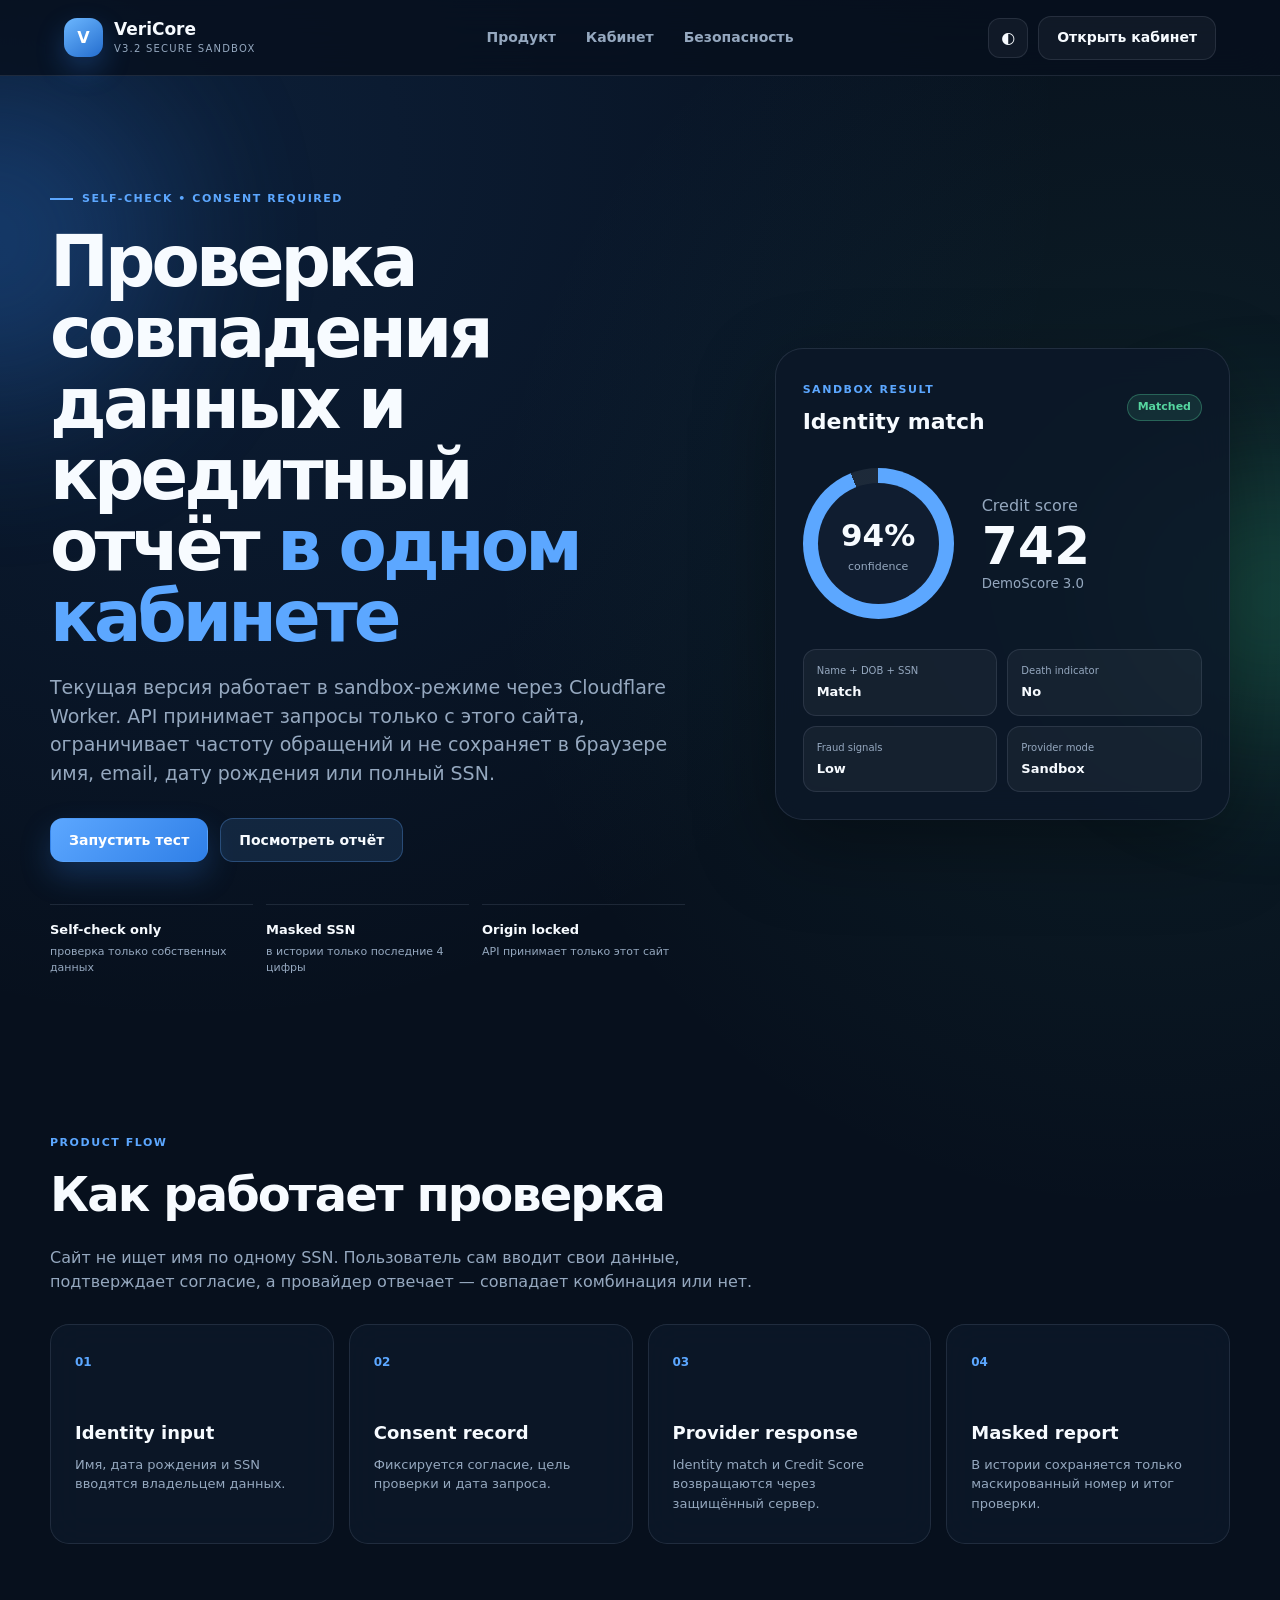
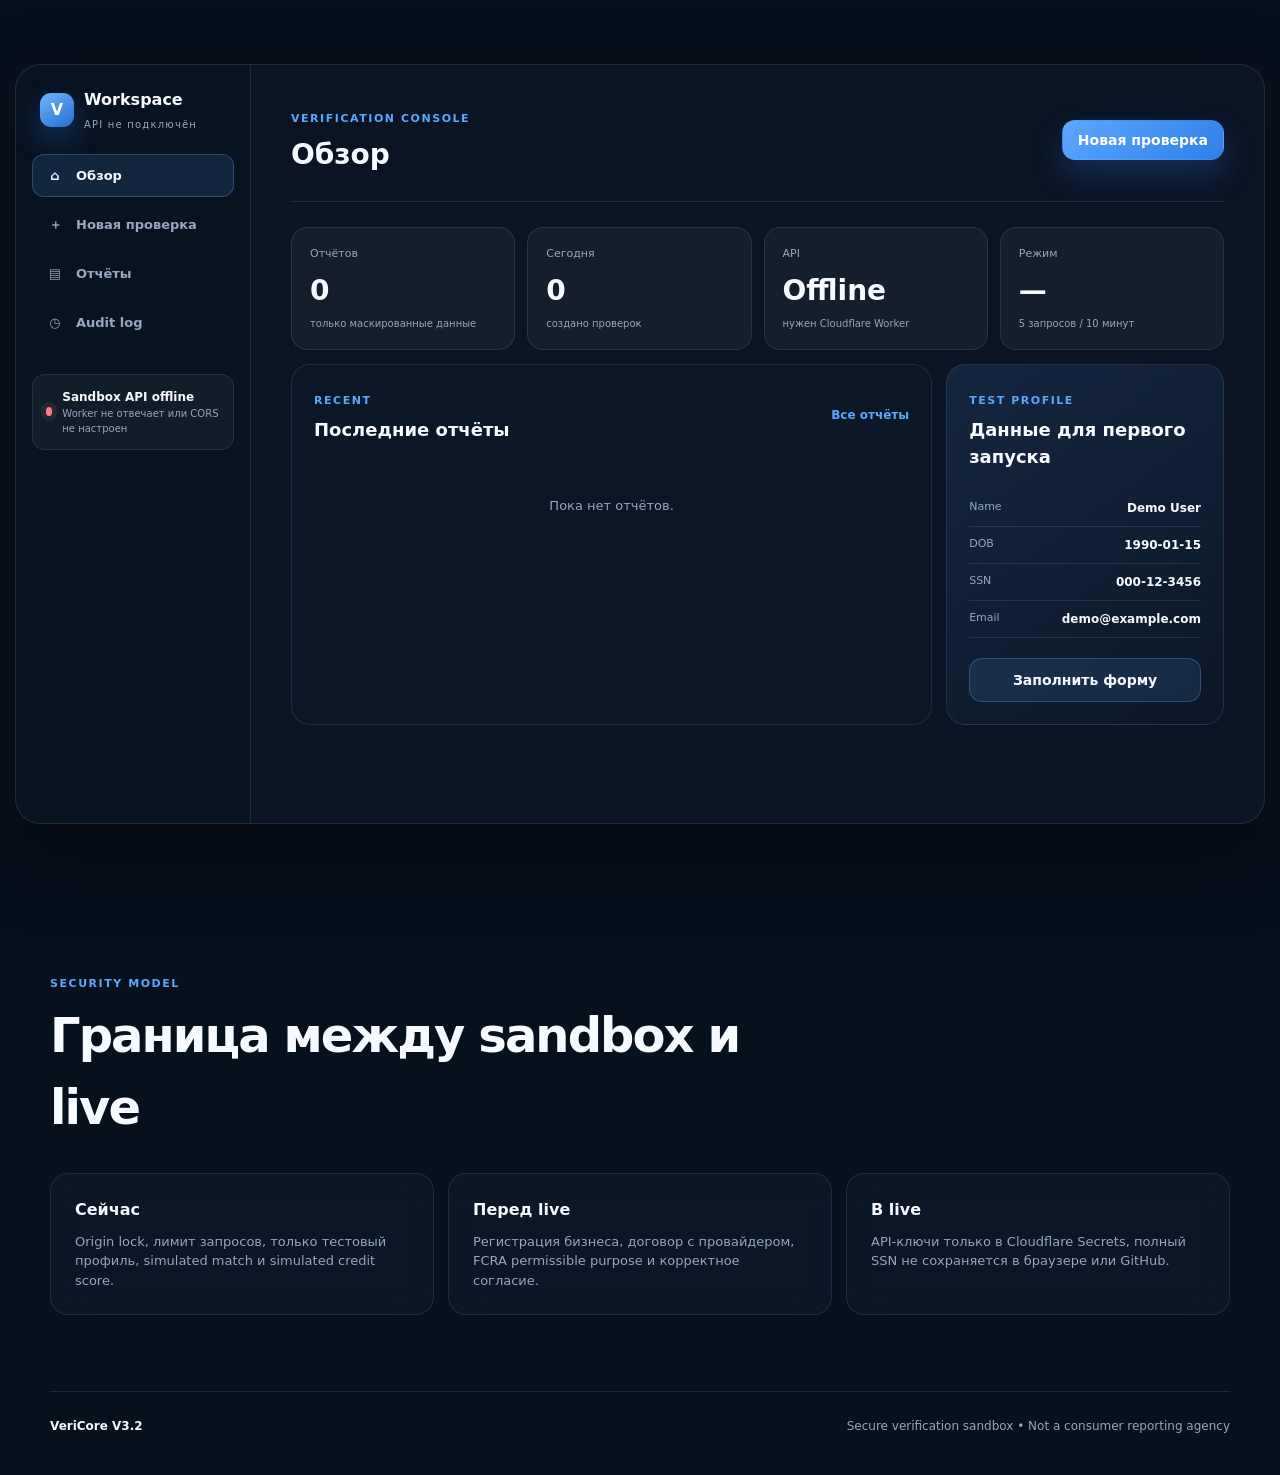
==== commit 205f60ee: "Add files via upload" ====
--- a/index.html
+++ b/index.html
@@ -4,12 +4,11 @@
   <meta charset="utf-8" />
   <meta name="viewport" content="width=device-width, initial-scale=1" />
   <meta name="theme-color" content="#08111f" />
-  <meta name="description" content="VeriCore — sandbox-интерфейс проверки совпадения SSN, имени и даты рождения с кредитным демо-отчётом." />
-  <title>VeriCore V3.1 — Secure Verification Sandbox</title>
-  <link rel="preconnect" href="https://fonts.googleapis.com" />
-  <link rel="preconnect" href="https://fonts.gstatic.com" crossorigin />
-  <link href="https://fonts.googleapis.com/css2?family=Inter:wght@400;500;600;700;800&display=swap" rel="stylesheet" />
-  <link rel="stylesheet" href="styles.css?v=3.1" />
+  <meta name="description" content="VeriCore — защищённый sandbox-интерфейс проверки совпадения данных с маскированным демо-отчётом." />
+  <meta name="referrer" content="no-referrer" />
+  <meta http-equiv="Content-Security-Policy" content="default-src 'self'; connect-src https://vericore-api.dragokas371158989.workers.dev; img-src 'self' data:; style-src 'self' 'unsafe-inline'; script-src 'self'; object-src 'none'; base-uri 'none'; form-action 'self'; frame-ancestors 'none'; upgrade-insecure-requests" />
+  <title>VeriCore V3.2 — Secure Verification Sandbox</title>
+  <link rel="stylesheet" href="styles.css?v=3.2" />
 </head>
 <body>
   <div class="ambient ambient-one" aria-hidden="true"></div>
@@ -18,7 +17,7 @@
   <header class="topbar">
     <a class="brand" href="#home" aria-label="VeriCore home">
       <span class="brand-icon">V</span>
-      <span class="brand-copy"><strong>VeriCore</strong><small>V3.1 SANDBOX</small></span>
+      <span class="brand-copy"><strong>VeriCore</strong><small>V3.2 SECURE SANDBOX</small></span>
     </a>
 
     <nav class="nav" aria-label="Основная навигация">
@@ -39,8 +38,8 @@
         <div class="eyebrow"><span></span> SELF-CHECK • CONSENT REQUIRED</div>
         <h1>Проверка совпадения данных и кредитный отчёт <em>в одном кабинете</em></h1>
         <p class="hero-text">
-          Текущая версия работает в sandbox-режиме через Cloudflare Worker. Она имитирует ответ провайдера,
-          не хранит полный SSN и не позволяет проверять третьих лиц.
+          Текущая версия работает в sandbox-режиме через Cloudflare Worker. API принимает запросы только с этого сайта,
+          ограничивает частоту обращений и не сохраняет в браузере имя, email, дату рождения или полный SSN.
         </p>
 
         <div class="hero-buttons">
@@ -51,7 +50,7 @@
         <div class="trust-strip">
           <div><strong>Self-check only</strong><span>проверка только собственных данных</span></div>
           <div><strong>Masked SSN</strong><span>в истории только последние 4 цифры</span></div>
-          <div><strong>Server sandbox</strong><span>ответ через Cloudflare Worker</span></div>
+          <div><strong>Origin locked</strong><span>API принимает только этот сайт</span></div>
         </div>
       </div>
 
@@ -149,10 +148,10 @@
 
         <section class="view active" id="view-overview">
           <div class="stats-grid">
-            <article class="stat-card"><span>Отчётов</span><strong id="statReports">0</strong><small>в этом браузере</small></article>
+            <article class="stat-card"><span>Отчётов</span><strong id="statReports">0</strong><small>только маскированные данные</small></article>
             <article class="stat-card"><span>Сегодня</span><strong id="statToday">0</strong><small>создано проверок</small></article>
             <article class="stat-card"><span>API</span><strong id="statApi">—</strong><small id="statApiNote">проверка статуса</small></article>
-            <article class="stat-card"><span>Режим</span><strong id="statMode">Sandbox</strong><small>реальные данные заблокированы</small></article>
+            <article class="stat-card"><span>Режим</span><strong id="statMode">Sandbox</strong><small>5 запросов / 10 минут</small></article>
           </div>
 
           <div class="overview-grid">
@@ -177,7 +176,7 @@
 
         <section class="view" id="view-new-check">
           <div class="form-layout">
-            <form class="verification-form panel" id="verificationForm" novalidate>
+            <form class="verification-form panel" id="verificationForm" autocomplete="off" novalidate>
               <div class="panel-heading form-heading">
                 <div><span class="micro-label">NEW REQUEST</span><h3>Проверка собственных данных</h3></div>
                 <span class="pill neutral">Sandbox</span>
@@ -198,13 +197,13 @@
               </fieldset>
 
               <div class="form-grid two">
-                <label>Full legal name<input id="fullName" name="fullName" autocomplete="name" required placeholder="Demo User" /></label>
+                <label>Full legal name<input id="fullName" name="fullName" autocomplete="off" autocapitalize="words" spellcheck="false" required placeholder="Demo User" /></label>
                 <label>Date of birth<input id="dob" name="dob" type="date" required /></label>
               </div>
 
               <div class="form-grid two">
-                <label>SSN<input id="ssn" name="ssn" inputmode="numeric" autocomplete="off" required maxlength="11" placeholder="000-12-3456" /></label>
-                <label>Email<input id="email" name="email" type="email" autocomplete="email" required placeholder="demo@example.com" /></label>
+                <label>SSN<input id="ssn" name="ssn" inputmode="numeric" autocomplete="off" autocapitalize="none" spellcheck="false" required maxlength="11" placeholder="000-12-3456" /></label>
+                <label>Email<input id="email" name="email" type="email" autocomplete="off" autocapitalize="none" spellcheck="false" required placeholder="demo@example.com" /></label>
               </div>
 
               <div class="form-grid two">
@@ -231,7 +230,7 @@
                 <li><span>1</span><div><strong>Frontend</strong><small>проверяет согласие и формат</small></div></li>
                 <li><span>2</span><div><strong>Cloudflare Worker</strong><small>блокирует живые SSN в sandbox</small></div></li>
                 <li><span>3</span><div><strong>Provider adapter</strong><small>сейчас возвращает тестовый ответ</small></div></li>
-                <li><span>4</span><div><strong>Browser history</strong><small>сохраняет только ***-**-3456</small></div></li>
+                <li><span>4</span><div><strong>Browser history</strong><small>только reference, маски и итог</small></div></li>
               </ul>
             </aside>
           </div>
@@ -259,14 +258,14 @@
         <h2>Граница между sandbox и live</h2>
       </div>
       <div class="security-grid">
-        <article><strong>Сейчас</strong><p>Только тестовый профиль, simulated match и simulated credit score.</p></article>
+        <article><strong>Сейчас</strong><p>Origin lock, лимит запросов, только тестовый профиль, simulated match и simulated credit score.</p></article>
         <article><strong>Перед live</strong><p>Регистрация бизнеса, договор с провайдером, FCRA permissible purpose и корректное согласие.</p></article>
         <article><strong>В live</strong><p>API-ключи только в Cloudflare Secrets, полный SSN не сохраняется в браузере или GitHub.</p></article>
       </div>
     </section>
   </main>
 
-  <footer class="footer"><strong>VeriCore V3.1</strong><span>Secure verification sandbox • Not a consumer reporting agency</span></footer>
+  <footer class="footer"><strong>VeriCore V3.2</strong><span>Secure verification sandbox • Not a consumer reporting agency</span></footer>
 
   <dialog class="report-modal" id="reportModal">
     <div class="modal-shell">
@@ -276,7 +275,7 @@
   </dialog>
 
   <div class="toast" id="toast" role="status"></div>
-  <script src="config.js?v=3.1"></script>
-  <script src="app.js?v=3.1"></script>
+  <script src="config.js?v=3.2"></script>
+  <script src="app.js?v=3.2"></script>
 </body>
 </html>
--- a/styles.css
+++ b/styles.css
@@ -46,7 +46,7 @@
     radial-gradient(circle at 90% 18%, rgba(85, 214, 160, 0.08), transparent 24%),
     var(--bg);
   color: var(--text);
-  font-family: Inter, system-ui, -apple-system, BlinkMacSystemFont, "Segoe UI", sans-serif;
+  font-family: system-ui, -apple-system, BlinkMacSystemFont, "Segoe UI", sans-serif;
   line-height: 1.5;
 }
 
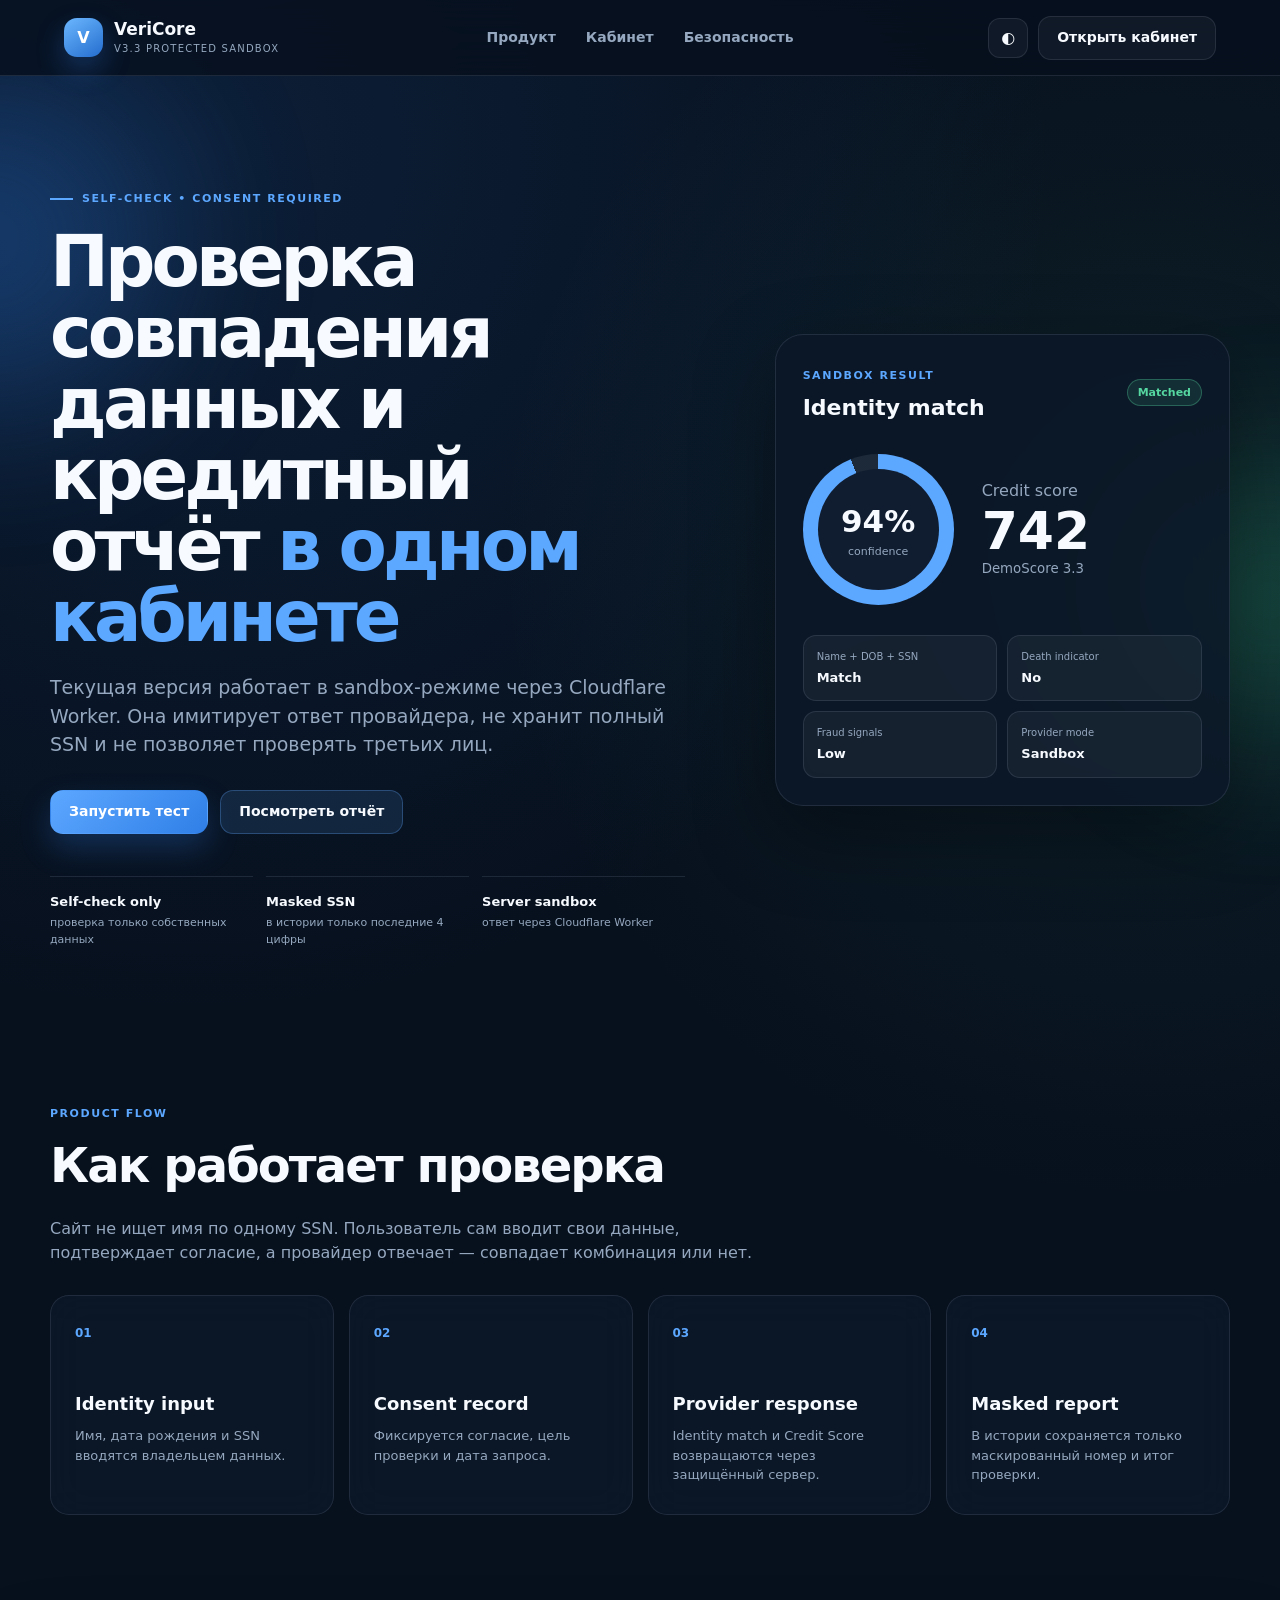
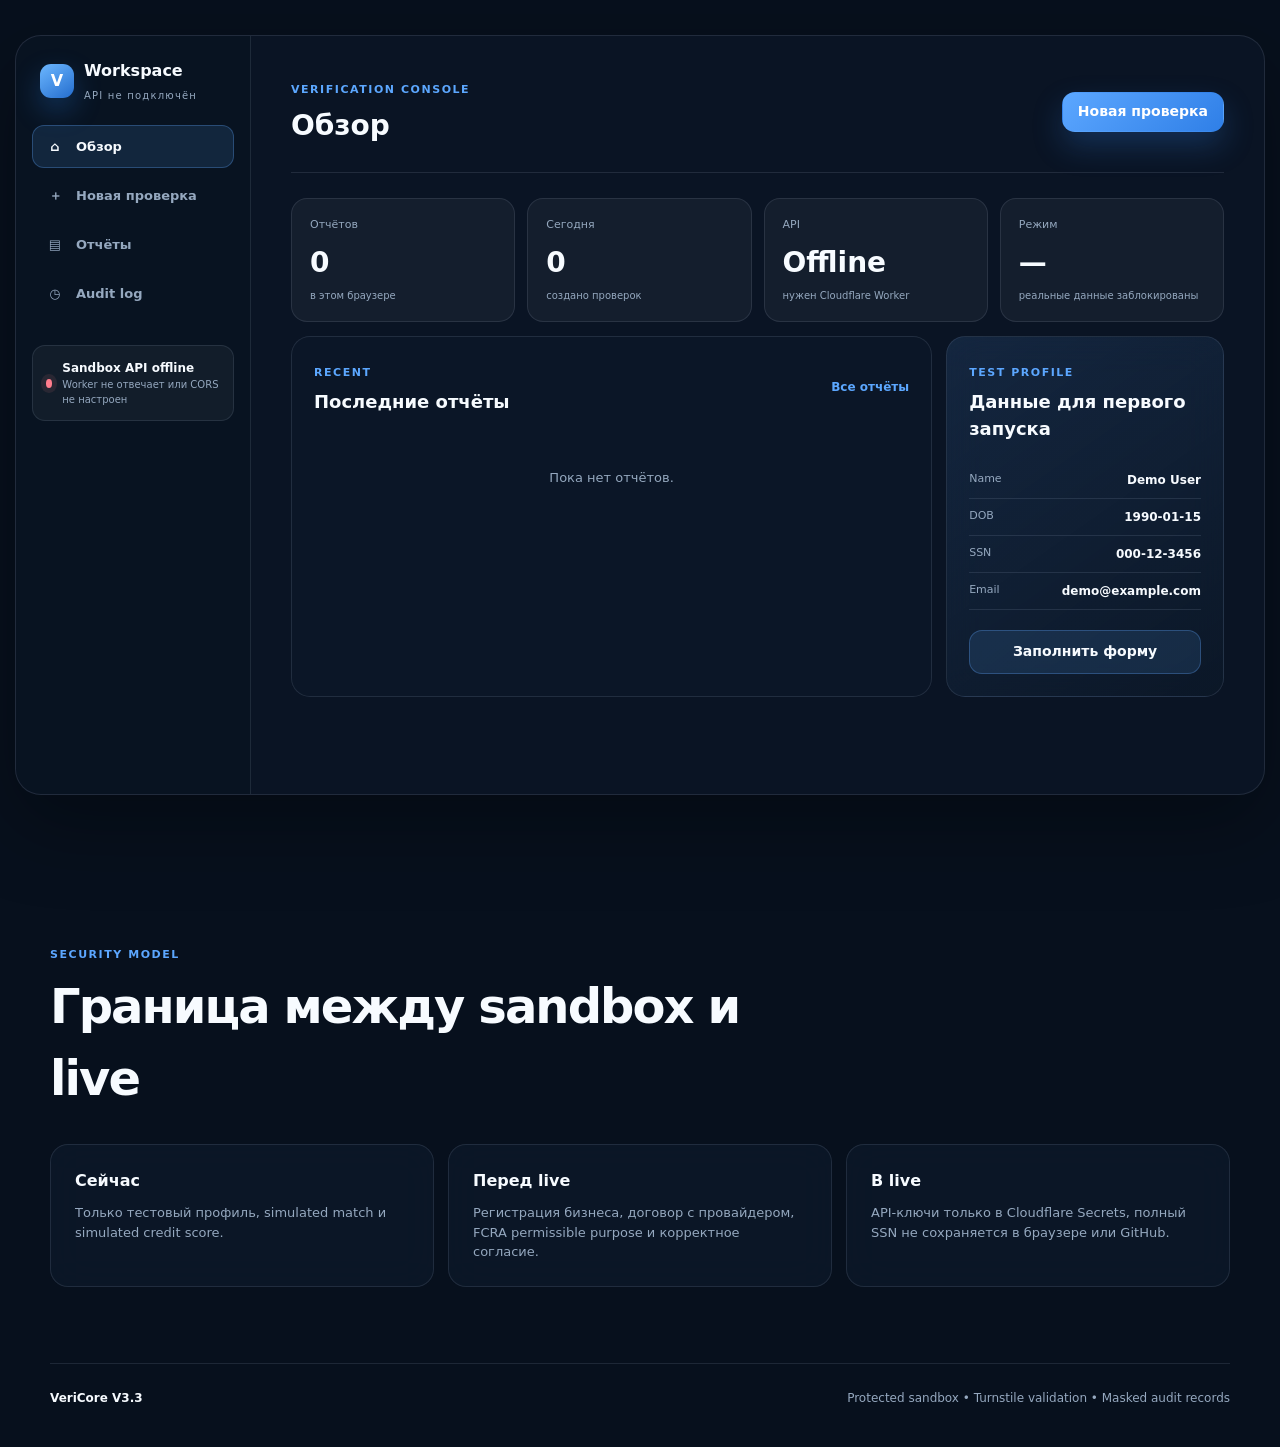
==== commit efcd1fa1: "Add files via upload" ====
--- a/index.html
+++ b/index.html
@@ -4,11 +4,12 @@
   <meta charset="utf-8" />
   <meta name="viewport" content="width=device-width, initial-scale=1" />
   <meta name="theme-color" content="#08111f" />
-  <meta name="description" content="VeriCore — защищённый sandbox-интерфейс проверки совпадения данных с маскированным демо-отчётом." />
-  <meta name="referrer" content="no-referrer" />
-  <meta http-equiv="Content-Security-Policy" content="default-src 'self'; connect-src https://vericore-api.dragokas371158989.workers.dev; img-src 'self' data:; style-src 'self' 'unsafe-inline'; script-src 'self'; object-src 'none'; base-uri 'none'; form-action 'self'; frame-ancestors 'none'; upgrade-insecure-requests" />
-  <title>VeriCore V3.2 — Secure Verification Sandbox</title>
-  <link rel="stylesheet" href="styles.css?v=3.2" />
+  <meta name="description" content="VeriCore — sandbox-интерфейс проверки совпадения SSN, имени и даты рождения с кредитным демо-отчётом." />
+  <title>VeriCore V3.3 — Protected Verification Sandbox</title>
+  <link rel="preconnect" href="https://fonts.googleapis.com" />
+  <link rel="preconnect" href="https://fonts.gstatic.com" crossorigin />
+  <link href="https://fonts.googleapis.com/css2?family=Inter:wght@400;500;600;700;800&display=swap" rel="stylesheet" />
+  <link rel="stylesheet" href="styles.css?v=3.3" />
 </head>
 <body>
   <div class="ambient ambient-one" aria-hidden="true"></div>
@@ -17,7 +18,7 @@
   <header class="topbar">
     <a class="brand" href="#home" aria-label="VeriCore home">
       <span class="brand-icon">V</span>
-      <span class="brand-copy"><strong>VeriCore</strong><small>V3.2 SECURE SANDBOX</small></span>
+      <span class="brand-copy"><strong>VeriCore</strong><small>V3.3 PROTECTED SANDBOX</small></span>
     </a>
 
     <nav class="nav" aria-label="Основная навигация">
@@ -38,8 +39,8 @@
         <div class="eyebrow"><span></span> SELF-CHECK • CONSENT REQUIRED</div>
         <h1>Проверка совпадения данных и кредитный отчёт <em>в одном кабинете</em></h1>
         <p class="hero-text">
-          Текущая версия работает в sandbox-режиме через Cloudflare Worker. API принимает запросы только с этого сайта,
-          ограничивает частоту обращений и не сохраняет в браузере имя, email, дату рождения или полный SSN.
+          Текущая версия работает в sandbox-режиме через Cloudflare Worker. Она имитирует ответ провайдера,
+          не хранит полный SSN и не позволяет проверять третьих лиц.
         </p>
 
         <div class="hero-buttons">
@@ -50,7 +51,7 @@
         <div class="trust-strip">
           <div><strong>Self-check only</strong><span>проверка только собственных данных</span></div>
           <div><strong>Masked SSN</strong><span>в истории только последние 4 цифры</span></div>
-          <div><strong>Origin locked</strong><span>API принимает только этот сайт</span></div>
+          <div><strong>Server sandbox</strong><span>ответ через Cloudflare Worker</span></div>
         </div>
       </div>
 
@@ -70,7 +71,7 @@
           <div class="score-copy">
             <span>Credit score</span>
             <strong>742</strong>
-            <small>DemoScore 3.0</small>
+            <small>DemoScore 3.3</small>
           </div>
         </div>
 
@@ -148,10 +149,10 @@
 
         <section class="view active" id="view-overview">
           <div class="stats-grid">
-            <article class="stat-card"><span>Отчётов</span><strong id="statReports">0</strong><small>только маскированные данные</small></article>
+            <article class="stat-card"><span>Отчётов</span><strong id="statReports">0</strong><small>в этом браузере</small></article>
             <article class="stat-card"><span>Сегодня</span><strong id="statToday">0</strong><small>создано проверок</small></article>
             <article class="stat-card"><span>API</span><strong id="statApi">—</strong><small id="statApiNote">проверка статуса</small></article>
-            <article class="stat-card"><span>Режим</span><strong id="statMode">Sandbox</strong><small>5 запросов / 10 минут</small></article>
+            <article class="stat-card"><span>Режим</span><strong id="statMode">Sandbox</strong><small>реальные данные заблокированы</small></article>
           </div>
 
           <div class="overview-grid">
@@ -176,7 +177,7 @@
 
         <section class="view" id="view-new-check">
           <div class="form-layout">
-            <form class="verification-form panel" id="verificationForm" autocomplete="off" novalidate>
+            <form class="verification-form panel" id="verificationForm" novalidate>
               <div class="panel-heading form-heading">
                 <div><span class="micro-label">NEW REQUEST</span><h3>Проверка собственных данных</h3></div>
                 <span class="pill neutral">Sandbox</span>
@@ -197,13 +198,13 @@
               </fieldset>
 
               <div class="form-grid two">
-                <label>Full legal name<input id="fullName" name="fullName" autocomplete="off" autocapitalize="words" spellcheck="false" required placeholder="Demo User" /></label>
+                <label>Full legal name<input id="fullName" name="fullName" autocomplete="name" required placeholder="Demo User" /></label>
                 <label>Date of birth<input id="dob" name="dob" type="date" required /></label>
               </div>
 
               <div class="form-grid two">
-                <label>SSN<input id="ssn" name="ssn" inputmode="numeric" autocomplete="off" autocapitalize="none" spellcheck="false" required maxlength="11" placeholder="000-12-3456" /></label>
-                <label>Email<input id="email" name="email" type="email" autocomplete="off" autocapitalize="none" spellcheck="false" required placeholder="demo@example.com" /></label>
+                <label>SSN<input id="ssn" name="ssn" inputmode="numeric" autocomplete="off" required maxlength="11" placeholder="000-12-3456" /></label>
+                <label>Email<input id="email" name="email" type="email" autocomplete="email" required placeholder="demo@example.com" /></label>
               </div>
 
               <div class="form-grid two">
@@ -215,6 +216,15 @@
                 <label class="checkbox-row"><input id="selfCheck" name="selfCheck" type="checkbox" required /><span>Я подтверждаю, что проверяю только собственные данные.</span></label>
                 <label class="checkbox-row"><input id="consent" name="consent" type="checkbox" required /><span>Я даю явное согласие на тестовую проверку и создание маскированного отчёта.</span></label>
                 <label class="checkbox-row"><input id="sandboxConfirm" name="sandboxConfirm" type="checkbox" required /><span>Я понимаю, что результат является симуляцией и не получен от SSA или кредитного бюро.</span></label>
+              </div>
+
+
+              <div class="turnstile-panel">
+                <div>
+                  <strong>Anti-bot verification</strong>
+                  <span id="turnstileStatus">Загружаем Cloudflare Turnstile…</span>
+                </div>
+                <div id="turnstileWidget" class="turnstile-widget" aria-label="Cloudflare Turnstile"></div>
               </div>
 
               <div class="form-footer">
@@ -228,9 +238,9 @@
               <h3>Что отправляется</h3>
               <ul class="flow-list">
                 <li><span>1</span><div><strong>Frontend</strong><small>проверяет согласие и формат</small></div></li>
-                <li><span>2</span><div><strong>Cloudflare Worker</strong><small>блокирует живые SSN в sandbox</small></div></li>
-                <li><span>3</span><div><strong>Provider adapter</strong><small>сейчас возвращает тестовый ответ</small></div></li>
-                <li><span>4</span><div><strong>Browser history</strong><small>только reference, маски и итог</small></div></li>
+                <li><span>2</span><div><strong>Turnstile + Worker</strong><small>валидирует одноразовый anti-bot token</small></div></li>
+                <li><span>3</span><div><strong>Provider adapter</strong><small>возвращает только sandbox-ответ</small></div></li>
+                <li><span>4</span><div><strong>D1 audit</strong><small>пишет маски и хеши без полного SSN</small></div></li>
               </ul>
             </aside>
           </div>
@@ -258,14 +268,14 @@
         <h2>Граница между sandbox и live</h2>
       </div>
       <div class="security-grid">
-        <article><strong>Сейчас</strong><p>Origin lock, лимит запросов, только тестовый профиль, simulated match и simulated credit score.</p></article>
+        <article><strong>Сейчас</strong><p>Только тестовый профиль, simulated match и simulated credit score.</p></article>
         <article><strong>Перед live</strong><p>Регистрация бизнеса, договор с провайдером, FCRA permissible purpose и корректное согласие.</p></article>
         <article><strong>В live</strong><p>API-ключи только в Cloudflare Secrets, полный SSN не сохраняется в браузере или GitHub.</p></article>
       </div>
     </section>
   </main>
 
-  <footer class="footer"><strong>VeriCore V3.2</strong><span>Secure verification sandbox • Not a consumer reporting agency</span></footer>
+  <footer class="footer"><strong>VeriCore V3.3</strong><span>Protected sandbox • Turnstile validation • Masked audit records</span></footer>
 
   <dialog class="report-modal" id="reportModal">
     <div class="modal-shell">
@@ -275,7 +285,13 @@
   </dialog>
 
   <div class="toast" id="toast" role="status"></div>
-  <script src="config.js?v=3.2"></script>
-  <script src="app.js?v=3.2"></script>
+  <script>
+    window.onVeriCoreTurnstileLoad = function () {
+      window.dispatchEvent(new Event('vericore-turnstile-ready'));
+    };
+  </script>
+  <script src="https://challenges.cloudflare.com/turnstile/v0/api.js?render=explicit&onload=onVeriCoreTurnstileLoad" defer></script>
+  <script src="config.js?v=3.3"></script>
+  <script src="app.js?v=3.3"></script>
 </body>
 </html>
--- a/styles.css
+++ b/styles.css
@@ -395,3 +395,28 @@
   .audit-row { grid-template-columns: 1fr; gap: 3px; }
   .footer { width: calc(100% - 28px); flex-direction: column; }
 }
+
+
+/* V3.3 Turnstile */
+.turnstile-panel {
+  display: grid;
+  grid-template-columns: minmax(180px, 1fr) minmax(280px, auto);
+  gap: 18px;
+  align-items: center;
+  padding: 16px;
+  margin-top: 18px;
+  border: 1px solid var(--line);
+  border-radius: 16px;
+  background: rgba(255,255,255,.025);
+}
+.turnstile-panel > div:first-child { display: grid; gap: 5px; }
+.turnstile-panel strong { color: var(--text); }
+.turnstile-panel span { color: var(--muted); font-size: 13px; line-height: 1.45; }
+.turnstile-panel span[data-state="success"] { color: #72e8ae; }
+.turnstile-panel span[data-state="warning"] { color: #f3c86a; }
+.turnstile-panel span[data-state="error"] { color: #ff8b9a; }
+.turnstile-widget { min-height: 65px; display: flex; justify-content: flex-end; }
+@media (max-width: 760px) {
+  .turnstile-panel { grid-template-columns: 1fr; }
+  .turnstile-widget { justify-content: flex-start; max-width: 100%; overflow: hidden; }
+}
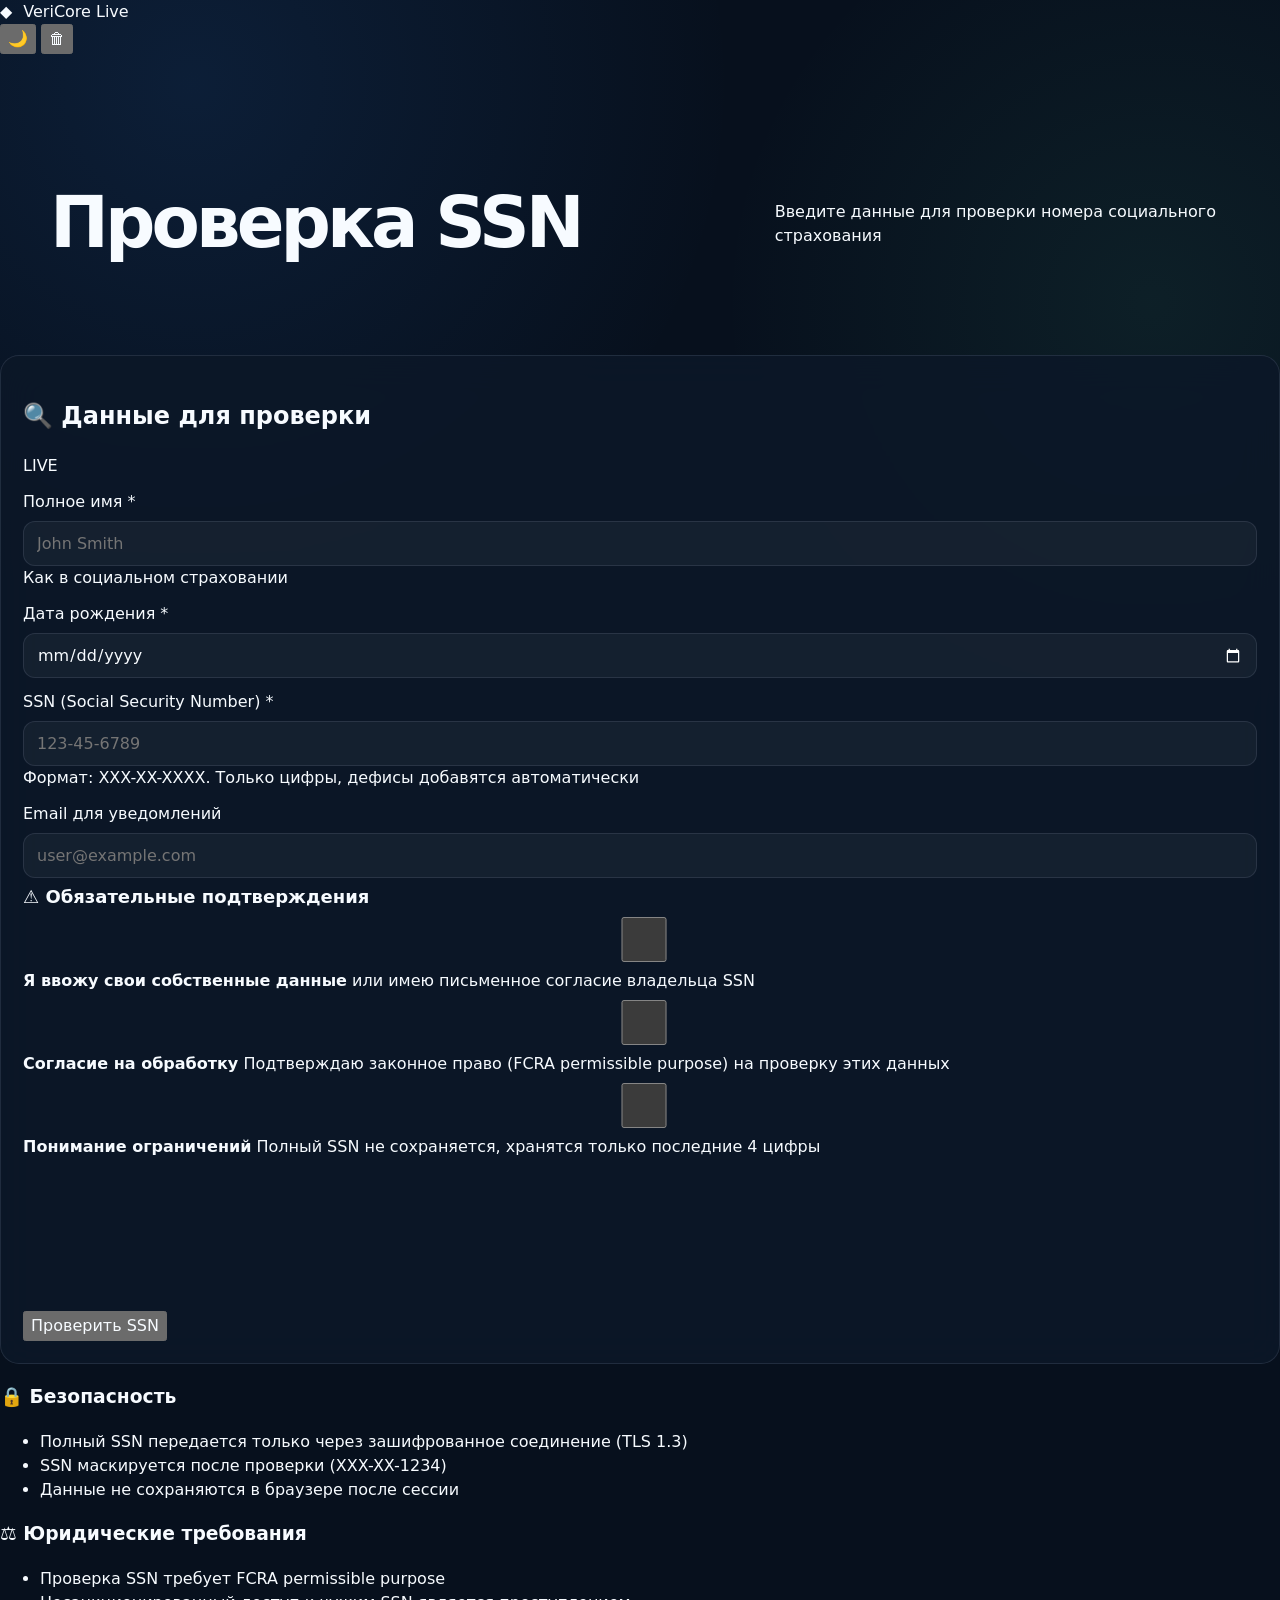
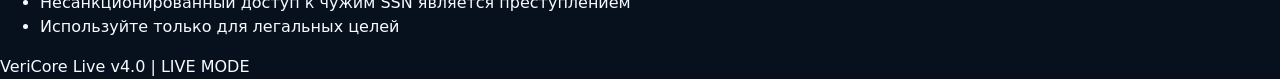
==== commit e42e7684: "Update index.html" ====
--- a/index.html
+++ b/index.html
@@ -1,297 +1,189 @@
-<!doctype html>
+<!DOCTYPE html>
 <html lang="ru">
 <head>
-  <meta charset="utf-8" />
-  <meta name="viewport" content="width=device-width, initial-scale=1" />
-  <meta name="theme-color" content="#08111f" />
-  <meta name="description" content="VeriCore — sandbox-интерфейс проверки совпадения SSN, имени и даты рождения с кредитным демо-отчётом." />
-  <title>VeriCore V3.3 — Protected Verification Sandbox</title>
-  <link rel="preconnect" href="https://fonts.googleapis.com" />
-  <link rel="preconnect" href="https://fonts.gstatic.com" crossorigin />
-  <link href="https://fonts.googleapis.com/css2?family=Inter:wght@400;500;600;700;800&display=swap" rel="stylesheet" />
-  <link rel="stylesheet" href="styles.css?v=3.3" />
+  <meta charset="UTF-8" />
+  <meta name="viewport" content="width=device-width, initial-scale=1.0, maximum-scale=1.0, user-scalable=no" />
+  <meta name="description" content="VeriCore — проверка SSN" />
+  <meta name="theme-color" content="#0ea5e9" />
+  <title>VeriCore Live — Проверка SSN</title>
+  
+  <link rel="preconnect" href="https://fonts.googleapis.com">
+  <link rel="preconnect" href="https://fonts.gstatic.com" crossorigin>
+  <link href="https://fonts.googleapis.com/css2?family=Inter:wght@400;500;600;700&display=swap" rel="stylesheet">
+  
+  <script src="https://challenges.cloudflare.com/turnstile/v0/api.js" async defer></script>
+  <script src="config.js"></script>
+  <link rel="stylesheet" href="styles.css" />
 </head>
 <body>
-  <div class="ambient ambient-one" aria-hidden="true"></div>
-  <div class="ambient ambient-two" aria-hidden="true"></div>
-
-  <header class="topbar">
-    <a class="brand" href="#home" aria-label="VeriCore home">
-      <span class="brand-icon">V</span>
-      <span class="brand-copy"><strong>VeriCore</strong><small>V3.3 PROTECTED SANDBOX</small></span>
-    </a>
-
-    <nav class="nav" aria-label="Основная навигация">
-      <a href="#product">Продукт</a>
-      <a href="#workspace">Кабинет</a>
-      <a href="#security">Безопасность</a>
-    </nav>
-
-    <div class="top-actions">
-      <button class="icon-button" id="themeToggle" type="button" aria-label="Переключить тему">◐</button>
-      <a class="button button-outline" href="#workspace">Открыть кабинет</a>
-    </div>
-  </header>
-
-  <main>
-    <section class="hero" id="home">
-      <div class="hero-copy">
-        <div class="eyebrow"><span></span> SELF-CHECK • CONSENT REQUIRED</div>
-        <h1>Проверка совпадения данных и кредитный отчёт <em>в одном кабинете</em></h1>
-        <p class="hero-text">
-          Текущая версия работает в sandbox-режиме через Cloudflare Worker. Она имитирует ответ провайдера,
-          не хранит полный SSN и не позволяет проверять третьих лиц.
-        </p>
-
-        <div class="hero-buttons">
-          <a class="button button-primary" href="#workspace">Запустить тест</a>
-          <button class="button button-soft" id="sampleReportButton" type="button">Посмотреть отчёт</button>
+  <div id="app">
+    <header class="app-header">
+      <div class="header-content">
+        <div class="brand">
+          <div class="logo">◆</div>
+          <div class="title">VeriCore <span class="version">Live</span></div>
         </div>
-
-        <div class="trust-strip">
-          <div><strong>Self-check only</strong><span>проверка только собственных данных</span></div>
-          <div><strong>Masked SSN</strong><span>в истории только последние 4 цифры</span></div>
-          <div><strong>Server sandbox</strong><span>ответ через Cloudflare Worker</span></div>
+        <div class="header-actions">
+          <button id="themeToggle" class="icon-btn" title="Сменить тему">🌙</button>
+          <button id="clearStorage" class="icon-btn danger" title="Очистить данные">🗑</button>
         </div>
       </div>
+    </header>
 
-      <aside class="hero-card" aria-label="Пример результата">
-        <div class="hero-card-head">
-          <div>
-            <span class="micro-label">SANDBOX RESULT</span>
-            <h2>Identity match</h2>
+    <main class="main-container">
+      <section class="hero">
+        <h1>Проверка SSN</h1>
+        <p class="subtitle">Введите данные для проверки номера социального страхования</p>
+      </section>
+
+      <div class="layout">
+        <section class="panel form-panel">
+          <div class="panel-header">
+            <h2>🔍 Данные для проверки</h2>
+            <span class="badge live">LIVE</span>
           </div>
-          <span class="pill success">Matched</span>
-        </div>
+          
+          <form id="verifyForm" class="form" autocomplete="off">
+            <div class="form-grid">
+              <div class="field-group">
+                <label for="fullName">Полное имя <span class="required">*</span></label>
+                <input 
+                  type="text" 
+                  id="fullName" 
+                  name="fullName" 
+                  placeholder="John Smith"
+                  required 
+                  minlength="2"
+                  maxlength="100"
+                  autocomplete="off"
+                />
+                <span class="hint">Как в социальном страховании</span>
+              </div>
 
-        <div class="score-layout">
-          <div class="ring" style="--value:94">
-            <div><strong>94%</strong><span>confidence</span></div>
+              <div class="field-group">
+                <label for="dob">Дата рождения <span class="required">*</span></label>
+                <input 
+                  type="date" 
+                  id="dob" 
+                  name="dob" 
+                  required
+                  min="1900-01-01"
+                  max="2024-12-31"
+                />
+              </div>
+
+              <div class="field-group full-width">
+                <label for="ssn">SSN (Social Security Number) <span class="required">*</span></label>
+                <input 
+                  type="text" 
+                  id="ssn" 
+                  name="ssn" 
+                  placeholder="123-45-6789"
+                  required
+                  maxlength="11"
+                  inputmode="numeric"
+                  autocomplete="off"
+                />
+                <span class="hint">Формат: XXX-XX-XXXX. Только цифры, дефисы добавятся автоматически</span>
+              </div>
+
+              <div class="field-group full-width">
+                <label for="email">Email для уведомлений</label>
+                <input 
+                  type="email" 
+                  id="email" 
+                  name="email" 
+                  placeholder="user@example.com"
+                  autocomplete="off"
+                />
+              </div>
+            </div>
+
+            <div class="consent-section">
+              <h3>⚠️ Обязательные подтверждения</h3>
+              
+              <label class="checkbox-card">
+                <input type="checkbox" id="selfCheck" required />
+                <div class="checkbox-content">
+                  <strong>Я ввожу свои собственные данные</strong>
+                  <span>или имею письменное согласие владельца SSN</span>
+                </div>
+              </label>
+
+              <label class="checkbox-card">
+                <input type="checkbox" id="consentAccepted" required />
+                <div class="checkbox-content">
+                  <strong>Согласие на обработку</strong>
+                  <span>Подтверждаю законное право (FCRA permissible purpose) на проверку этих данных</span>
+                </div>
+              </label>
+
+              <label class="checkbox-card">
+                <input type="checkbox" id="dataRetention" required />
+                <div class="checkbox-content">
+                  <strong>Понимание ограничений</strong>
+                  <span>Полный SSN не сохраняется, хранятся только последние 4 цифры</span>
+                </div>
+              </label>
+            </div>
+
+            <div class="security-section">
+              <div class="cf-turnstile" data-sitekey="0x4AAAAAAD2ZH3FkGLba5I8_"></div>
+            </div>
+
+            <div class="form-actions">
+              <button type="submit" id="submitBtn" class="btn-primary">
+                <span class="btn-text">Проверить SSN</span>
+                <span class="btn-loader" hidden>⏳</span>
+              </button>
+            </div>
+          </form>
+
+          <div id="errorBanner" class="error-banner" hidden></div>
+        </section>
+
+        <section class="panel result-panel" id="resultPanel" hidden>
+          <div class="panel-header">
+            <h2>📋 Результат проверки</h2>
+            <span id="resultBadge" class="badge">—</span>
           </div>
-          <div class="score-copy">
-            <span>Credit score</span>
-            <strong>742</strong>
-            <small>DemoScore 3.3</small>
+          
+          <div id="resultContent" class="result-content">
+            <div class="result-placeholder">Результат появится здесь после проверки</div>
           </div>
-        </div>
-
-        <div class="result-grid">
-          <div><span>Name + DOB + SSN</span><strong>Match</strong></div>
-          <div><span>Death indicator</span><strong>No</strong></div>
-          <div><span>Fraud signals</span><strong>Low</strong></div>
-          <div><span>Provider mode</span><strong>Sandbox</strong></div>
-        </div>
-      </aside>
-    </section>
-
-    <section class="product-section" id="product">
-      <div class="section-heading">
-        <span class="micro-label">PRODUCT FLOW</span>
-        <h2>Как работает проверка</h2>
-        <p>Сайт не ищет имя по одному SSN. Пользователь сам вводит свои данные, подтверждает согласие, а провайдер отвечает — совпадает комбинация или нет.</p>
+        </section>
       </div>
 
-      <div class="feature-grid">
-        <article class="feature-card">
-          <span class="feature-number">01</span>
-          <h3>Identity input</h3>
-          <p>Имя, дата рождения и SSN вводятся владельцем данных.</p>
-        </article>
-        <article class="feature-card">
-          <span class="feature-number">02</span>
-          <h3>Consent record</h3>
-          <p>Фиксируется согласие, цель проверки и дата запроса.</p>
-        </article>
-        <article class="feature-card">
-          <span class="feature-number">03</span>
-          <h3>Provider response</h3>
-          <p>Identity match и Credit Score возвращаются через защищённый сервер.</p>
-        </article>
-        <article class="feature-card">
-          <span class="feature-number">04</span>
-          <h3>Masked report</h3>
-          <p>В истории сохраняется только маскированный номер и итог проверки.</p>
-        </article>
+      <section class="info-section">
+        <div class="info-card">
+          <h3>🔒 Безопасность</h3>
+          <ul>
+            <li>Полный SSN передается только через зашифрованное соединение (TLS 1.3)</li>
+            <li>SSN маскируется после проверки (XXX-XX-1234)</li>
+            <li>Данные не сохраняются в браузере после сессии</li>
+          </ul>
+        </div>
+        
+        <div class="info-card warning">
+          <h3>⚖️ Юридические требования</h3>
+          <ul>
+            <li>Проверка SSN требует FCRA permissible purpose</li>
+            <li>Несанкционированный доступ к чужим SSN является преступлением</li>
+            <li>Используйте только для легальных целей</li>
+          </ul>
+        </div>
+      </section>
+    </main>
+
+    <footer class="app-footer">
+      <div class="footer-content">
+        <span>VeriCore Live v4.0</span>
+        <span class="separator">|</span>
+        <span id="modeIndicator" class="mode-badge">LIVE MODE</span>
       </div>
-    </section>
+    </footer>
+  </div>
 
-    <section class="workspace-shell" id="workspace">
-      <aside class="sidebar">
-        <div class="sidebar-brand">
-          <span class="brand-icon small">V</span>
-          <div><strong>Workspace</strong><small id="apiStatusText">Проверяем API…</small></div>
-        </div>
-
-        <nav class="side-nav" aria-label="Навигация кабинета">
-          <button class="side-link active" type="button" data-view="overview"><span>⌂</span> Обзор</button>
-          <button class="side-link" type="button" data-view="new-check"><span>＋</span> Новая проверка</button>
-          <button class="side-link" type="button" data-view="reports"><span>▤</span> Отчёты</button>
-          <button class="side-link" type="button" data-view="audit"><span>◷</span> Audit log</button>
-        </nav>
-
-        <div class="api-card">
-          <div class="api-dot" id="apiDot"></div>
-          <div>
-            <strong id="apiCardTitle">Sandbox API</strong>
-            <span id="apiCardSubtitle">Ожидание подключения</span>
-          </div>
-        </div>
-      </aside>
-
-      <div class="workspace-content">
-        <div class="workspace-topline">
-          <div>
-            <span class="micro-label">VERIFICATION CONSOLE</span>
-            <h2 id="workspaceTitle">Обзор</h2>
-          </div>
-          <button class="button button-primary compact" id="newCheckTopButton" type="button">Новая проверка</button>
-        </div>
-
-        <section class="view active" id="view-overview">
-          <div class="stats-grid">
-            <article class="stat-card"><span>Отчётов</span><strong id="statReports">0</strong><small>в этом браузере</small></article>
-            <article class="stat-card"><span>Сегодня</span><strong id="statToday">0</strong><small>создано проверок</small></article>
-            <article class="stat-card"><span>API</span><strong id="statApi">—</strong><small id="statApiNote">проверка статуса</small></article>
-            <article class="stat-card"><span>Режим</span><strong id="statMode">Sandbox</strong><small>реальные данные заблокированы</small></article>
-          </div>
-
-          <div class="overview-grid">
-            <article class="panel">
-              <div class="panel-heading"><div><span class="micro-label">RECENT</span><h3>Последние отчёты</h3></div><button class="text-button" data-view-link="reports" type="button">Все отчёты</button></div>
-              <div id="recentReports" class="empty-state">Пока нет отчётов.</div>
-            </article>
-
-            <article class="panel callout-panel">
-              <span class="micro-label">TEST PROFILE</span>
-              <h3>Данные для первого запуска</h3>
-              <dl class="test-data">
-                <div><dt>Name</dt><dd>Demo User</dd></div>
-                <div><dt>DOB</dt><dd>1990-01-15</dd></div>
-                <div><dt>SSN</dt><dd>000-12-3456</dd></div>
-                <div><dt>Email</dt><dd>demo@example.com</dd></div>
-              </dl>
-              <button class="button button-soft full" id="fillDemoButton" type="button">Заполнить форму</button>
-            </article>
-          </div>
-        </section>
-
-        <section class="view" id="view-new-check">
-          <div class="form-layout">
-            <form class="verification-form panel" id="verificationForm" novalidate>
-              <div class="panel-heading form-heading">
-                <div><span class="micro-label">NEW REQUEST</span><h3>Проверка собственных данных</h3></div>
-                <span class="pill neutral">Sandbox</span>
-              </div>
-
-              <div class="notice warning">
-                <strong>Не вводи настоящий SSN.</strong>
-                <span>Пока используется тестовый провайдер. Реальный режим включим только после официального подключения API.</span>
-              </div>
-
-              <fieldset>
-                <legend>Тип отчёта</legend>
-                <div class="check-type-grid">
-                  <label class="type-option"><input type="radio" name="checkType" value="identity" checked /><span><strong>Identity Match</strong><small>SSN + Name + DOB</small></span></label>
-                  <label class="type-option"><input type="radio" name="checkType" value="credit" /><span><strong>Credit Score</strong><small>кредитный демо-рейтинг</small></span></label>
-                  <label class="type-option"><input type="radio" name="checkType" value="full" /><span><strong>Full Report</strong><small>совпадение + рейтинг</small></span></label>
-                </div>
-              </fieldset>
-
-              <div class="form-grid two">
-                <label>Full legal name<input id="fullName" name="fullName" autocomplete="name" required placeholder="Demo User" /></label>
-                <label>Date of birth<input id="dob" name="dob" type="date" required /></label>
-              </div>
-
-              <div class="form-grid two">
-                <label>SSN<input id="ssn" name="ssn" inputmode="numeric" autocomplete="off" required maxlength="11" placeholder="000-12-3456" /></label>
-                <label>Email<input id="email" name="email" type="email" autocomplete="email" required placeholder="demo@example.com" /></label>
-              </div>
-
-              <div class="form-grid two">
-                <label>Purpose<select id="purpose" name="purpose" required><option value="">Выбери цель</option><option value="self_check">Personal self-check</option><option value="credit_monitoring">Credit monitoring</option></select></label>
-                <label>State<select id="state" name="state" required><option value="">State</option><option value="CA">California</option><option value="FL">Florida</option><option value="NY">New York</option><option value="TX">Texas</option></select></label>
-              </div>
-
-              <div class="consent-box">
-                <label class="checkbox-row"><input id="selfCheck" name="selfCheck" type="checkbox" required /><span>Я подтверждаю, что проверяю только собственные данные.</span></label>
-                <label class="checkbox-row"><input id="consent" name="consent" type="checkbox" required /><span>Я даю явное согласие на тестовую проверку и создание маскированного отчёта.</span></label>
-                <label class="checkbox-row"><input id="sandboxConfirm" name="sandboxConfirm" type="checkbox" required /><span>Я понимаю, что результат является симуляцией и не получен от SSA или кредитного бюро.</span></label>
-              </div>
-
-
-              <div class="turnstile-panel">
-                <div>
-                  <strong>Anti-bot verification</strong>
-                  <span id="turnstileStatus">Загружаем Cloudflare Turnstile…</span>
-                </div>
-                <div id="turnstileWidget" class="turnstile-widget" aria-label="Cloudflare Turnstile"></div>
-              </div>
-
-              <div class="form-footer">
-                <div id="formMessage" class="form-message" role="status"></div>
-                <button class="button button-primary" id="submitButton" type="submit">Запустить sandbox-проверку</button>
-              </div>
-            </form>
-
-            <aside class="panel side-info">
-              <span class="micro-label">SERVER FLOW</span>
-              <h3>Что отправляется</h3>
-              <ul class="flow-list">
-                <li><span>1</span><div><strong>Frontend</strong><small>проверяет согласие и формат</small></div></li>
-                <li><span>2</span><div><strong>Turnstile + Worker</strong><small>валидирует одноразовый anti-bot token</small></div></li>
-                <li><span>3</span><div><strong>Provider adapter</strong><small>возвращает только sandbox-ответ</small></div></li>
-                <li><span>4</span><div><strong>D1 audit</strong><small>пишет маски и хеши без полного SSN</small></div></li>
-              </ul>
-            </aside>
-          </div>
-        </section>
-
-        <section class="view" id="view-reports">
-          <article class="panel">
-            <div class="panel-heading"><div><span class="micro-label">LOCAL HISTORY</span><h3>Отчёты</h3></div><button class="text-button danger" id="clearReportsButton" type="button">Очистить</button></div>
-            <div id="reportList" class="report-list empty-state">Пока нет отчётов.</div>
-          </article>
-        </section>
-
-        <section class="view" id="view-audit">
-          <article class="panel">
-            <div class="panel-heading"><div><span class="micro-label">AUDIT</span><h3>Журнал действий</h3></div><button class="text-button danger" id="clearAuditButton" type="button">Очистить</button></div>
-            <div id="auditList" class="audit-list empty-state">Пока нет событий.</div>
-          </article>
-        </section>
-      </div>
-    </section>
-
-    <section class="security-section" id="security">
-      <div class="section-heading">
-        <span class="micro-label">SECURITY MODEL</span>
-        <h2>Граница между sandbox и live</h2>
-      </div>
-      <div class="security-grid">
-        <article><strong>Сейчас</strong><p>Только тестовый профиль, simulated match и simulated credit score.</p></article>
-        <article><strong>Перед live</strong><p>Регистрация бизнеса, договор с провайдером, FCRA permissible purpose и корректное согласие.</p></article>
-        <article><strong>В live</strong><p>API-ключи только в Cloudflare Secrets, полный SSN не сохраняется в браузере или GitHub.</p></article>
-      </div>
-    </section>
-  </main>
-
-  <footer class="footer"><strong>VeriCore V3.3</strong><span>Protected sandbox • Turnstile validation • Masked audit records</span></footer>
-
-  <dialog class="report-modal" id="reportModal">
-    <div class="modal-shell">
-      <button class="modal-close" id="closeModalButton" type="button" aria-label="Закрыть">×</button>
-      <div id="modalContent"></div>
-    </div>
-  </dialog>
-
-  <div class="toast" id="toast" role="status"></div>
-  <script>
-    window.onVeriCoreTurnstileLoad = function () {
-      window.dispatchEvent(new Event('vericore-turnstile-ready'));
-    };
-  </script>
-  <script src="https://challenges.cloudflare.com/turnstile/v0/api.js?render=explicit&onload=onVeriCoreTurnstileLoad" defer></script>
-  <script src="config.js?v=3.3"></script>
-  <script src="app.js?v=3.3"></script>
+  <script src="app.js"></script>
 </body>
 </html>
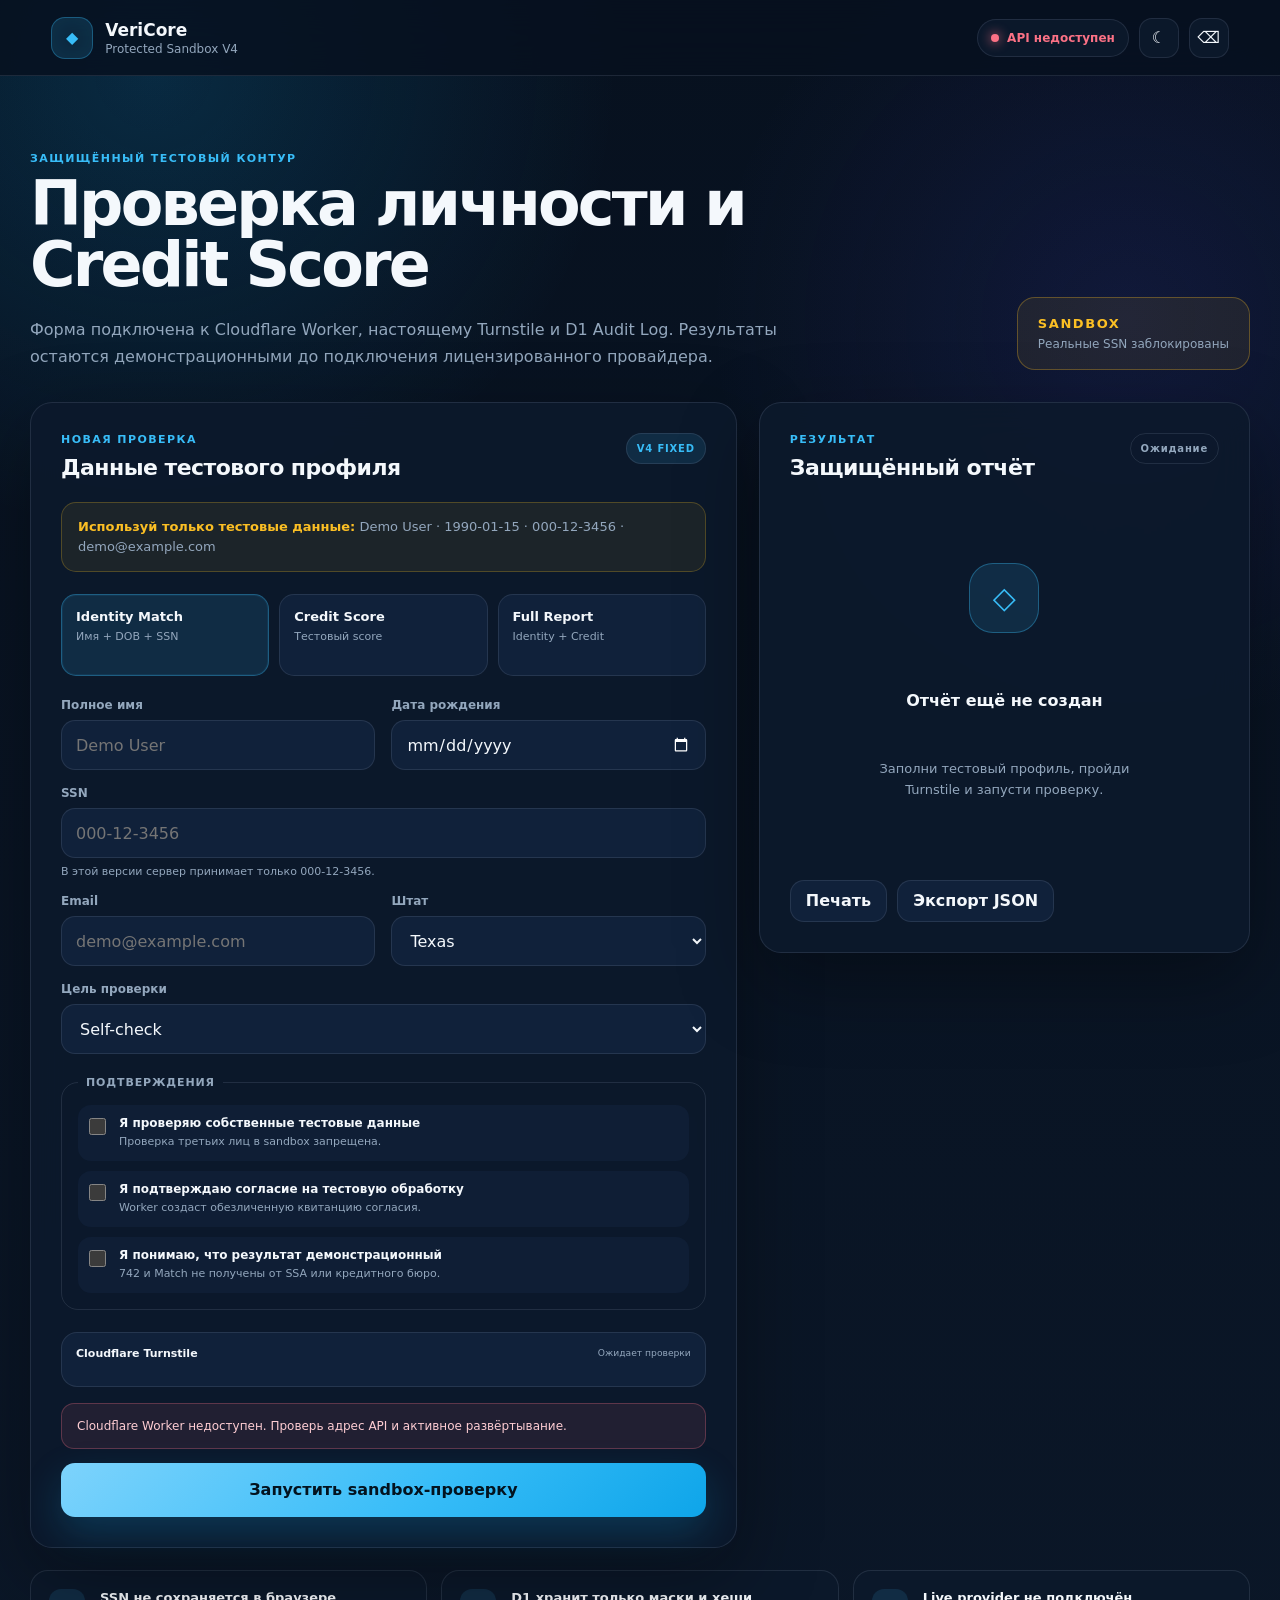
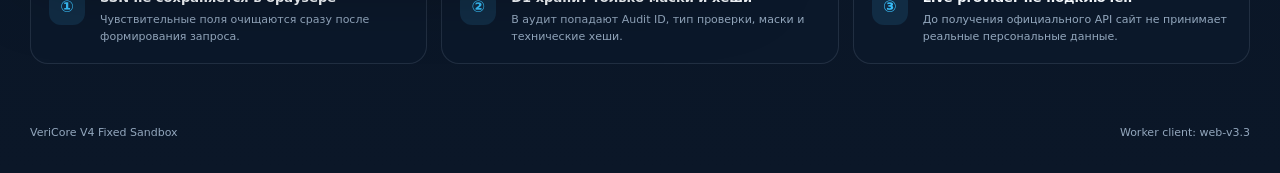
==== commit 090182d7: "Add files via upload" ====
--- a/index.html
+++ b/index.html
@@ -2,188 +2,251 @@
 <html lang="ru">
 <head>
   <meta charset="UTF-8" />
-  <meta name="viewport" content="width=device-width, initial-scale=1.0, maximum-scale=1.0, user-scalable=no" />
-  <meta name="description" content="VeriCore — проверка SSN" />
-  <meta name="theme-color" content="#0ea5e9" />
-  <title>VeriCore Live — Проверка SSN</title>
-  
-  <link rel="preconnect" href="https://fonts.googleapis.com">
-  <link rel="preconnect" href="https://fonts.gstatic.com" crossorigin>
-  <link href="https://fonts.googleapis.com/css2?family=Inter:wght@400;500;600;700&display=swap" rel="stylesheet">
-  
-  <script src="https://challenges.cloudflare.com/turnstile/v0/api.js" async defer></script>
-  <script src="config.js"></script>
+  <meta name="viewport" content="width=device-width, initial-scale=1.0" />
+  <meta name="description" content="VeriCore — защищённая sandbox-проверка identity и credit flow" />
+  <meta name="theme-color" content="#07111f" />
+  <title>VeriCore V4 — Protected Sandbox</title>
   <link rel="stylesheet" href="styles.css" />
 </head>
 <body>
-  <div id="app">
-    <header class="app-header">
-      <div class="header-content">
-        <div class="brand">
-          <div class="logo">◆</div>
-          <div class="title">VeriCore <span class="version">Live</span></div>
+  <div class="app-shell">
+    <header class="topbar">
+      <a class="brand" href="#" aria-label="VeriCore">
+        <span class="brand-mark" aria-hidden="true">◆</span>
+        <span>
+          <strong>VeriCore</strong>
+          <small>Protected Sandbox V4</small>
+        </span>
+      </a>
+
+      <div class="topbar-actions">
+        <div id="apiStatus" class="status-pill status-checking" aria-live="polite">
+          <span class="status-dot"></span>
+          <span>Проверяем API…</span>
         </div>
-        <div class="header-actions">
-          <button id="themeToggle" class="icon-btn" title="Сменить тему">🌙</button>
-          <button id="clearStorage" class="icon-btn danger" title="Очистить данные">🗑</button>
-        </div>
+        <button id="themeToggle" class="icon-button" type="button" aria-label="Сменить тему" title="Сменить тему">☾</button>
+        <button id="clearButton" class="icon-button danger" type="button" aria-label="Очистить форму" title="Очистить форму">⌫</button>
       </div>
     </header>
 
-    <main class="main-container">
+    <main class="main">
       <section class="hero">
-        <h1>Проверка SSN</h1>
-        <p class="subtitle">Введите данные для проверки номера социального страхования</p>
-      </section>
-
-      <div class="layout">
-        <section class="panel form-panel">
-          <div class="panel-header">
-            <h2>🔍 Данные для проверки</h2>
-            <span class="badge live">LIVE</span>
-          </div>
-          
-          <form id="verifyForm" class="form" autocomplete="off">
-            <div class="form-grid">
-              <div class="field-group">
-                <label for="fullName">Полное имя <span class="required">*</span></label>
-                <input 
-                  type="text" 
-                  id="fullName" 
-                  name="fullName" 
-                  placeholder="John Smith"
-                  required 
-                  minlength="2"
-                  maxlength="100"
-                  autocomplete="off"
-                />
-                <span class="hint">Как в социальном страховании</span>
-              </div>
-
-              <div class="field-group">
-                <label for="dob">Дата рождения <span class="required">*</span></label>
-                <input 
-                  type="date" 
-                  id="dob" 
-                  name="dob" 
-                  required
-                  min="1900-01-01"
-                  max="2024-12-31"
-                />
-              </div>
-
-              <div class="field-group full-width">
-                <label for="ssn">SSN (Social Security Number) <span class="required">*</span></label>
-                <input 
-                  type="text" 
-                  id="ssn" 
-                  name="ssn" 
-                  placeholder="123-45-6789"
-                  required
-                  maxlength="11"
-                  inputmode="numeric"
-                  autocomplete="off"
-                />
-                <span class="hint">Формат: XXX-XX-XXXX. Только цифры, дефисы добавятся автоматически</span>
-              </div>
-
-              <div class="field-group full-width">
-                <label for="email">Email для уведомлений</label>
-                <input 
-                  type="email" 
-                  id="email" 
-                  name="email" 
-                  placeholder="user@example.com"
-                  autocomplete="off"
-                />
-              </div>
-            </div>
-
-            <div class="consent-section">
-              <h3>⚠️ Обязательные подтверждения</h3>
-              
-              <label class="checkbox-card">
-                <input type="checkbox" id="selfCheck" required />
-                <div class="checkbox-content">
-                  <strong>Я ввожу свои собственные данные</strong>
-                  <span>или имею письменное согласие владельца SSN</span>
-                </div>
-              </label>
-
-              <label class="checkbox-card">
-                <input type="checkbox" id="consentAccepted" required />
-                <div class="checkbox-content">
-                  <strong>Согласие на обработку</strong>
-                  <span>Подтверждаю законное право (FCRA permissible purpose) на проверку этих данных</span>
-                </div>
-              </label>
-
-              <label class="checkbox-card">
-                <input type="checkbox" id="dataRetention" required />
-                <div class="checkbox-content">
-                  <strong>Понимание ограничений</strong>
-                  <span>Полный SSN не сохраняется, хранятся только последние 4 цифры</span>
-                </div>
-              </label>
-            </div>
-
-            <div class="security-section">
-              <div class="cf-turnstile" data-sitekey="0x4AAAAAAD2ZH3FkGLba5I8_"></div>
-            </div>
-
-            <div class="form-actions">
-              <button type="submit" id="submitBtn" class="btn-primary">
-                <span class="btn-text">Проверить SSN</span>
-                <span class="btn-loader" hidden>⏳</span>
-              </button>
-            </div>
-          </form>
-
-          <div id="errorBanner" class="error-banner" hidden></div>
-        </section>
-
-        <section class="panel result-panel" id="resultPanel" hidden>
-          <div class="panel-header">
-            <h2>📋 Результат проверки</h2>
-            <span id="resultBadge" class="badge">—</span>
-          </div>
-          
-          <div id="resultContent" class="result-content">
-            <div class="result-placeholder">Результат появится здесь после проверки</div>
-          </div>
-        </section>
-      </div>
-
-      <section class="info-section">
-        <div class="info-card">
-          <h3>🔒 Безопасность</h3>
-          <ul>
-            <li>Полный SSN передается только через зашифрованное соединение (TLS 1.3)</li>
-            <li>SSN маскируется после проверки (XXX-XX-1234)</li>
-            <li>Данные не сохраняются в браузере после сессии</li>
-          </ul>
+        <div>
+          <span class="eyebrow">Защищённый тестовый контур</span>
+          <h1>Проверка личности и Credit Score</h1>
+          <p>
+            Форма подключена к Cloudflare Worker, настоящему Turnstile и D1 Audit Log.
+            Результаты остаются демонстрационными до подключения лицензированного провайдера.
+          </p>
         </div>
-        
-        <div class="info-card warning">
-          <h3>⚖️ Юридические требования</h3>
-          <ul>
-            <li>Проверка SSN требует FCRA permissible purpose</li>
-            <li>Несанкционированный доступ к чужим SSN является преступлением</li>
-            <li>Используйте только для легальных целей</li>
-          </ul>
+
+        <div class="hero-badge">
+          <strong>SANDBOX</strong>
+          <span>Реальные SSN заблокированы</span>
         </div>
       </section>
+
+      <section class="workspace">
+        <article class="card form-card">
+          <div class="card-header">
+            <div>
+              <span class="section-kicker">Новая проверка</span>
+              <h2>Данные тестового профиля</h2>
+            </div>
+            <span class="mode-chip">V4 FIXED</span>
+          </div>
+
+          <div class="sandbox-note" role="note">
+            <strong>Используй только тестовые данные:</strong>
+            Demo User · 1990-01-15 · 000-12-3456 · demo@example.com
+          </div>
+
+          <form id="verifyForm" novalidate autocomplete="off">
+            <div class="type-selector" aria-label="Тип проверки">
+              <label class="type-option">
+                <input type="radio" name="checkType" value="identity" checked />
+                <span>
+                  <strong>Identity Match</strong>
+                  <small>Имя + DOB + SSN</small>
+                </span>
+              </label>
+
+              <label class="type-option">
+                <input type="radio" name="checkType" value="credit" />
+                <span>
+                  <strong>Credit Score</strong>
+                  <small>Тестовый score</small>
+                </span>
+              </label>
+
+              <label class="type-option">
+                <input type="radio" name="checkType" value="full" />
+                <span>
+                  <strong>Full Report</strong>
+                  <small>Identity + Credit</small>
+                </span>
+              </label>
+            </div>
+
+            <div class="form-grid">
+              <div class="field">
+                <label for="fullName">Полное имя</label>
+                <input id="fullName" name="fullName" type="text" placeholder="Demo User" maxlength="100" required />
+              </div>
+
+              <div class="field">
+                <label for="dob">Дата рождения</label>
+                <input id="dob" name="dob" type="date" min="1900-01-01" required />
+              </div>
+
+              <div class="field field-wide">
+                <label for="ssn">SSN</label>
+                <input
+                  id="ssn"
+                  name="ssn"
+                  type="text"
+                  inputmode="numeric"
+                  placeholder="000-12-3456"
+                  maxlength="11"
+                  pattern="\d{3}-\d{2}-\d{4}"
+                  autocomplete="off"
+                  required
+                />
+                <small>В этой версии сервер принимает только 000-12-3456.</small>
+              </div>
+
+              <div class="field">
+                <label for="email">Email</label>
+                <input id="email" name="email" type="email" placeholder="demo@example.com" maxlength="254" required />
+              </div>
+
+              <div class="field">
+                <label for="state">Штат</label>
+                <select id="state" name="state" required>
+                  <option value="TX">Texas</option>
+                  <option value="CA">California</option>
+                  <option value="FL">Florida</option>
+                  <option value="NY">New York</option>
+                </select>
+              </div>
+
+              <div class="field field-wide">
+                <label for="purpose">Цель проверки</label>
+                <select id="purpose" name="purpose" required>
+                  <option value="self_check">Self-check</option>
+                  <option value="credit_monitoring">Credit monitoring</option>
+                </select>
+              </div>
+            </div>
+
+            <fieldset class="consent-box">
+              <legend>Подтверждения</legend>
+
+              <label class="check-row">
+                <input id="selfCheck" type="checkbox" required />
+                <span>
+                  <strong>Я проверяю собственные тестовые данные</strong>
+                  <small>Проверка третьих лиц в sandbox запрещена.</small>
+                </span>
+              </label>
+
+              <label class="check-row">
+                <input id="consentAccepted" type="checkbox" required />
+                <span>
+                  <strong>Я подтверждаю согласие на тестовую обработку</strong>
+                  <small>Worker создаст обезличенную квитанцию согласия.</small>
+                </span>
+              </label>
+
+              <label class="check-row">
+                <input id="sandboxConfirmed" type="checkbox" required />
+                <span>
+                  <strong>Я понимаю, что результат демонстрационный</strong>
+                  <small>742 и Match не получены от SSA или кредитного бюро.</small>
+                </span>
+              </label>
+            </fieldset>
+
+            <div class="turnstile-box">
+              <div class="turnstile-head">
+                <span>Cloudflare Turnstile</span>
+                <small id="turnstileState">Ожидает проверки</small>
+              </div>
+              <div id="turnstileMount"></div>
+            </div>
+
+            <div id="errorBanner" class="banner error" role="alert" aria-live="assertive" hidden></div>
+
+            <button id="submitButton" class="primary-button" type="submit">
+              <span class="button-label">Запустить sandbox-проверку</span>
+              <span class="button-loader" hidden>Проверяем…</span>
+            </button>
+          </form>
+        </article>
+
+        <aside class="card result-card">
+          <div class="card-header">
+            <div>
+              <span class="section-kicker">Результат</span>
+              <h2>Защищённый отчёт</h2>
+            </div>
+            <span id="resultStatus" class="result-status neutral">Ожидание</span>
+          </div>
+
+          <div id="resultEmpty" class="empty-state">
+            <div class="empty-icon" aria-hidden="true">◇</div>
+            <strong>Отчёт ещё не создан</strong>
+            <p>Заполни тестовый профиль, пройди Turnstile и запусти проверку.</p>
+          </div>
+
+          <div id="resultContent" class="result-content" aria-live="polite" hidden></div>
+
+          <div id="resultActions" class="result-actions" hidden>
+            <button id="printButton" class="secondary-button" type="button">Печать</button>
+            <button id="exportButton" class="secondary-button" type="button">Экспорт JSON</button>
+          </div>
+        </aside>
+      </section>
+
+      <section class="security-grid">
+        <article class="security-card">
+          <span class="security-icon" aria-hidden="true">①</span>
+          <div>
+            <h3>SSN не сохраняется в браузере</h3>
+            <p>Чувствительные поля очищаются сразу после формирования запроса.</p>
+          </div>
+        </article>
+
+        <article class="security-card">
+          <span class="security-icon" aria-hidden="true">②</span>
+          <div>
+            <h3>D1 хранит только маски и хеши</h3>
+            <p>В аудит попадают Audit ID, тип проверки, маски и технические хеши.</p>
+          </div>
+        </article>
+
+        <article class="security-card">
+          <span class="security-icon" aria-hidden="true">③</span>
+          <div>
+            <h3>Live provider не подключён</h3>
+            <p>До получения официального API сайт не принимает реальные персональные данные.</p>
+          </div>
+        </article>
+      </section>
     </main>
 
-    <footer class="app-footer">
-      <div class="footer-content">
-        <span>VeriCore Live v4.0</span>
-        <span class="separator">|</span>
-        <span id="modeIndicator" class="mode-badge">LIVE MODE</span>
-      </div>
+    <footer class="footer">
+      <span>VeriCore V4 Fixed Sandbox</span>
+      <span>Worker client: web-v3.3</span>
     </footer>
   </div>
 
+  <script src="config.js"></script>
   <script src="app.js"></script>
+  <script
+    src="https://challenges.cloudflare.com/turnstile/v0/api.js?render=explicit&onload=onTurnstileLoad"
+    async
+    defer
+  ></script>
 </body>
 </html>
--- a/styles.css
+++ b/styles.css
@@ -1,98 +1,177 @@
 :root {
   color-scheme: dark;
-  --bg: #07101d;
-  --bg-soft: #0c1727;
-  --panel: rgba(12, 24, 40, 0.86);
-  --panel-strong: #101d30;
-  --panel-light: rgba(255, 255, 255, 0.045);
+  --bg: #07111f;
+  --bg-soft: #0b1728;
+  --panel: rgba(12, 26, 44, 0.92);
+  --panel-strong: #10213a;
   --line: rgba(148, 163, 184, 0.16);
-  --line-strong: rgba(96, 165, 250, 0.3);
-  --text: #f7fbff;
-  --muted: #95a8bf;
-  --primary: #5ca7ff;
-  --primary-strong: #2f7fe7;
-  --primary-soft: rgba(92, 167, 255, 0.13);
-  --success: #56d6a0;
-  --warning: #f1bd5f;
-  --danger: #ff7d8d;
+  --line-strong: rgba(56, 189, 248, 0.35);
+  --text: #f4f8fc;
+  --muted: #93a7bd;
+  --primary: #38bdf8;
+  --primary-strong: #0ea5e9;
+  --primary-soft: rgba(56, 189, 248, 0.12);
+  --success: #4ade80;
+  --warning: #fbbf24;
+  --danger: #fb7185;
   --shadow: 0 28px 80px rgba(0, 0, 0, 0.34);
   --radius: 22px;
-}
-
-body.light {
+  font-family: Inter, ui-sans-serif, system-ui, -apple-system, BlinkMacSystemFont, "Segoe UI", sans-serif;
+}
+
+:root[data-theme="light"] {
   color-scheme: light;
-  --bg: #edf3f9;
-  --bg-soft: #f6f9fc;
-  --panel: rgba(255, 255, 255, 0.9);
+  --bg: #eef4fa;
+  --bg-soft: #f7fafc;
+  --panel: rgba(255, 255, 255, 0.94);
   --panel-strong: #ffffff;
-  --panel-light: rgba(16, 38, 64, 0.035);
-  --line: rgba(25, 55, 90, 0.13);
-  --line-strong: rgba(47, 127, 231, 0.25);
-  --text: #10213a;
-  --muted: #5f7288;
-  --primary: #2f7fe7;
-  --primary-strong: #226ac5;
-  --primary-soft: rgba(47, 127, 231, 0.1);
-  --shadow: 0 24px 70px rgba(55, 80, 110, 0.16);
-}
-
-* { box-sizing: border-box; }
-html { scroll-behavior: smooth; }
+  --line: rgba(30, 64, 100, 0.13);
+  --line-strong: rgba(14, 165, 233, 0.28);
+  --text: #10243f;
+  --muted: #60748a;
+  --primary: #0284c7;
+  --primary-strong: #0369a1;
+  --primary-soft: rgba(2, 132, 199, 0.1);
+  --shadow: 0 24px 70px rgba(54, 80, 110, 0.16);
+}
+
+* {
+  box-sizing: border-box;
+}
+
+html {
+  min-height: 100%;
+  background: var(--bg);
+}
+
 body {
+  min-width: 320px;
+  min-height: 100vh;
   margin: 0;
-  min-width: 320px;
+  color: var(--text);
   background:
-    radial-gradient(circle at 15% 5%, rgba(47, 127, 231, 0.13), transparent 28%),
-    radial-gradient(circle at 90% 18%, rgba(85, 214, 160, 0.08), transparent 24%),
-    var(--bg);
-  color: var(--text);
-  font-family: system-ui, -apple-system, BlinkMacSystemFont, "Segoe UI", sans-serif;
-  line-height: 1.5;
-}
-
-button, input, select { font: inherit; }
-button, a { -webkit-tap-highlight-color: transparent; }
-a { color: inherit; text-decoration: none; }
-button { color: inherit; }
-
-.ambient { position: fixed; inset: auto; border-radius: 50%; filter: blur(85px); pointer-events: none; z-index: -1; opacity: .32; }
-.ambient-one { width: 340px; height: 340px; background: #2f7fe7; top: 70px; left: -180px; }
-.ambient-two { width: 260px; height: 260px; background: #32b783; right: -120px; top: 470px; }
+    radial-gradient(circle at 12% 4%, rgba(14, 165, 233, 0.17), transparent 29rem),
+    radial-gradient(circle at 88% 18%, rgba(79, 70, 229, 0.13), transparent 26rem),
+    linear-gradient(180deg, var(--bg), var(--bg-soft));
+}
+
+button,
+input,
+select {
+  font: inherit;
+}
+
+button {
+  cursor: pointer;
+}
+
+button:disabled {
+  cursor: wait;
+  opacity: 0.72;
+}
+
+a {
+  color: inherit;
+  text-decoration: none;
+}
+
+.app-shell {
+  min-height: 100vh;
+  display: flex;
+  flex-direction: column;
+}
 
 .topbar {
   position: sticky;
   top: 0;
-  z-index: 40;
-  display: grid;
-  grid-template-columns: 1fr auto 1fr;
+  z-index: 20;
+  display: flex;
   align-items: center;
-  gap: 24px;
+  justify-content: space-between;
+  gap: 20px;
   min-height: 76px;
-  padding: 14px clamp(20px, 5vw, 74px);
+  padding: 14px clamp(18px, 4vw, 56px);
   border-bottom: 1px solid var(--line);
-  background: color-mix(in srgb, var(--bg) 80%, transparent);
-  backdrop-filter: blur(20px);
-}
-
-.brand { display: inline-flex; align-items: center; gap: 11px; width: fit-content; }
-.brand-icon {
+  background: color-mix(in srgb, var(--bg) 82%, transparent);
+  backdrop-filter: blur(18px);
+}
+
+.brand {
+  display: inline-flex;
+  align-items: center;
+  gap: 12px;
+}
+
+.brand-mark {
   display: grid;
   place-items: center;
-  width: 39px;
-  height: 39px;
-  border-radius: 13px;
-  background: linear-gradient(145deg, #6cb7ff, #246dce);
-  color: white;
-  font-weight: 800;
-  box-shadow: 0 12px 28px rgba(47, 127, 231, .3);
-}
-.brand-icon.small { width: 34px; height: 34px; border-radius: 11px; }
-.brand-copy { display: grid; line-height: 1.05; }
-.brand-copy strong { font-size: 17px; }
-.brand-copy small, .sidebar-brand small { margin-top: 5px; color: var(--muted); font-size: 10px; letter-spacing: .12em; }
-.nav { display: flex; align-items: center; gap: 30px; color: var(--muted); font-size: 14px; font-weight: 600; }
-.nav a:hover { color: var(--text); }
-.top-actions { justify-self: end; display: flex; align-items: center; gap: 10px; }
+  width: 42px;
+  height: 42px;
+  border: 1px solid var(--line-strong);
+  border-radius: 14px;
+  color: var(--primary);
+  background: var(--primary-soft);
+  box-shadow: inset 0 0 24px rgba(56, 189, 248, 0.08);
+}
+
+.brand strong,
+.brand small {
+  display: block;
+}
+
+.brand strong {
+  font-size: 17px;
+}
+
+.brand small {
+  margin-top: 2px;
+  color: var(--muted);
+  font-size: 12px;
+}
+
+.topbar-actions {
+  display: flex;
+  align-items: center;
+  gap: 10px;
+}
+
+.status-pill {
+  display: inline-flex;
+  align-items: center;
+  gap: 8px;
+  min-height: 38px;
+  padding: 0 13px;
+  border: 1px solid var(--line);
+  border-radius: 999px;
+  color: var(--muted);
+  background: var(--panel);
+  font-size: 12px;
+  font-weight: 700;
+}
+
+.status-dot {
+  width: 8px;
+  height: 8px;
+  border-radius: 50%;
+  background: var(--warning);
+  box-shadow: 0 0 12px currentColor;
+}
+
+.status-online {
+  color: var(--success);
+}
+
+.status-online .status-dot {
+  background: var(--success);
+}
+
+.status-offline {
+  color: var(--danger);
+}
+
+.status-offline .status-dot {
+  background: var(--danger);
+}
 
 .icon-button {
   display: grid;
@@ -100,323 +179,653 @@
   width: 40px;
   height: 40px;
   border: 1px solid var(--line);
-  border-radius: 12px;
-  background: var(--panel-light);
-  cursor: pointer;
-}
-
-.button {
-  display: inline-flex;
-  align-items: center;
-  justify-content: center;
-  min-height: 44px;
-  padding: 0 18px;
   border-radius: 13px;
-  border: 1px solid transparent;
-  font-weight: 700;
-  font-size: 14px;
-  cursor: pointer;
-  transition: transform .18s ease, box-shadow .18s ease, border-color .18s ease, background .18s ease;
-}
-.button:hover { transform: translateY(-1px); }
-.button-primary { background: linear-gradient(135deg, var(--primary), var(--primary-strong)); color: white; box-shadow: 0 14px 30px rgba(47, 127, 231, .25); }
-.button-soft { background: var(--primary-soft); border-color: var(--line-strong); }
-.button-outline { border-color: var(--line); background: var(--panel-light); }
-.button.compact { min-height: 40px; padding-inline: 15px; }
-.button.full { width: 100%; }
-.button:disabled { opacity: .55; cursor: not-allowed; transform: none; }
+  color: var(--text);
+  background: var(--panel);
+}
+
+.icon-button:hover {
+  border-color: var(--line-strong);
+  transform: translateY(-1px);
+}
+
+.icon-button.danger:hover {
+  color: var(--danger);
+  border-color: color-mix(in srgb, var(--danger) 45%, transparent);
+}
+
+.main {
+  width: min(1220px, calc(100% - 32px));
+  margin: 0 auto;
+  padding: clamp(38px, 6vw, 76px) 0 34px;
+}
 
 .hero {
-  width: min(1180px, calc(100% - 40px));
-  margin: 0 auto;
-  padding: clamp(70px, 9vw, 120px) 0 76px;
-  display: grid;
-  grid-template-columns: minmax(0, 1.06fr) minmax(370px, .76fr);
-  gap: clamp(36px, 7vw, 96px);
-  align-items: center;
-}
-
-.eyebrow, .micro-label { color: var(--primary); font-size: 11px; font-weight: 800; letter-spacing: .14em; }
-.eyebrow { display: flex; align-items: center; gap: 9px; }
-.eyebrow span { width: 23px; height: 2px; background: var(--primary); }
+  display: grid;
+  grid-template-columns: 1fr auto;
+  align-items: end;
+  gap: 32px;
+  margin-bottom: 32px;
+}
+
+.eyebrow,
+.section-kicker {
+  display: block;
+  margin-bottom: 9px;
+  color: var(--primary);
+  font-size: 11px;
+  font-weight: 800;
+  letter-spacing: 0.13em;
+  text-transform: uppercase;
+}
+
 .hero h1 {
-  margin: 19px 0 20px;
   max-width: 760px;
-  font-size: clamp(43px, 5.5vw, 75px);
-  line-height: 1.01;
-  letter-spacing: -.055em;
-}
-.hero h1 em { color: var(--primary); font-style: normal; }
-.hero-text { max-width: 690px; margin: 0; color: var(--muted); font-size: clamp(16px, 2vw, 19px); }
-.hero-buttons { display: flex; flex-wrap: wrap; gap: 12px; margin-top: 31px; }
-.trust-strip { display: grid; grid-template-columns: repeat(3, 1fr); gap: 13px; margin-top: 42px; }
-.trust-strip div { padding-top: 15px; border-top: 1px solid var(--line); }
-.trust-strip strong, .trust-strip span { display: block; }
-.trust-strip strong { font-size: 13px; }
-.trust-strip span { margin-top: 4px; color: var(--muted); font-size: 11px; }
-
-.hero-card, .panel, .feature-card, .security-grid article {
-  border: 1px solid var(--line);
+  margin: 0;
+  font-size: clamp(34px, 5vw, 62px);
+  line-height: 0.98;
+  letter-spacing: -0.045em;
+}
+
+.hero p {
+  max-width: 760px;
+  margin: 20px 0 0;
+  color: var(--muted);
+  font-size: 16px;
+  line-height: 1.7;
+}
+
+.hero-badge {
+  min-width: 215px;
+  padding: 18px 20px;
+  border: 1px solid rgba(251, 191, 36, 0.3);
+  border-radius: 18px;
+  background: rgba(251, 191, 36, 0.08);
+}
+
+.hero-badge strong,
+.hero-badge span {
+  display: block;
+}
+
+.hero-badge strong {
+  color: var(--warning);
+  font-size: 13px;
+  letter-spacing: 0.12em;
+}
+
+.hero-badge span {
+  margin-top: 6px;
+  color: var(--muted);
+  font-size: 12px;
+}
+
+.workspace {
+  display: grid;
+  grid-template-columns: minmax(0, 1.18fr) minmax(350px, 0.82fr);
+  gap: 22px;
+  align-items: start;
+}
+
+.card {
+  border: 1px solid var(--line);
+  border-radius: var(--radius);
   background: var(--panel);
   box-shadow: var(--shadow);
   backdrop-filter: blur(18px);
 }
-.hero-card { padding: 27px; border-radius: 28px; }
-.hero-card-head, .panel-heading, .workspace-topline { display: flex; justify-content: space-between; align-items: center; gap: 20px; }
-.hero-card h2, .panel h3, .section-heading h2, .workspace-topline h2 { margin: 5px 0 0; }
-.hero-card h2 { font-size: 22px; }
-.pill { display: inline-flex; align-items: center; min-height: 27px; padding: 0 10px; border-radius: 999px; font-size: 11px; font-weight: 800; }
-.pill.success { color: var(--success); background: color-mix(in srgb, var(--success) 12%, transparent); border: 1px solid color-mix(in srgb, var(--success) 32%, transparent); }
-.pill.neutral { color: var(--muted); background: var(--panel-light); border: 1px solid var(--line); }
-
-.score-layout { display: flex; align-items: center; gap: 28px; margin: 30px 0; }
-.ring {
-  --value: 50;
+
+.form-card,
+.result-card {
+  padding: clamp(20px, 3vw, 30px);
+}
+
+.result-card {
+  position: sticky;
+  top: 98px;
+}
+
+.card-header {
+  display: flex;
+  align-items: flex-start;
+  justify-content: space-between;
+  gap: 18px;
+  margin-bottom: 22px;
+}
+
+.card-header h2 {
+  margin: 0;
+  font-size: 22px;
+  letter-spacing: -0.025em;
+}
+
+.mode-chip,
+.result-status {
+  display: inline-flex;
+  align-items: center;
+  min-height: 31px;
+  padding: 0 10px;
+  border: 1px solid var(--line);
+  border-radius: 999px;
+  color: var(--primary);
+  background: var(--primary-soft);
+  font-size: 10px;
+  font-weight: 900;
+  letter-spacing: 0.08em;
+}
+
+.result-status.neutral {
+  color: var(--muted);
+  background: transparent;
+}
+
+.result-status.success {
+  color: var(--success);
+  border-color: rgba(74, 222, 128, 0.3);
+  background: rgba(74, 222, 128, 0.09);
+}
+
+.result-status.danger {
+  color: var(--danger);
+  border-color: rgba(251, 113, 133, 0.3);
+  background: rgba(251, 113, 133, 0.09);
+}
+
+.sandbox-note {
+  margin-bottom: 22px;
+  padding: 14px 16px;
+  border: 1px solid rgba(251, 191, 36, 0.24);
+  border-radius: 15px;
+  color: var(--muted);
+  background: rgba(251, 191, 36, 0.07);
+  font-size: 13px;
+  line-height: 1.55;
+}
+
+.sandbox-note strong {
+  color: var(--warning);
+}
+
+.type-selector {
+  display: grid;
+  grid-template-columns: repeat(3, 1fr);
+  gap: 10px;
+  margin-bottom: 22px;
+}
+
+.type-option {
   position: relative;
+  display: block;
+  min-width: 0;
+}
+
+.type-option input {
+  position: absolute;
+  opacity: 0;
+  pointer-events: none;
+}
+
+.type-option span {
+  display: block;
+  min-height: 82px;
+  padding: 14px;
+  border: 1px solid var(--line);
+  border-radius: 15px;
+  background: var(--panel-strong);
+  transition: 160ms ease;
+}
+
+.type-option strong,
+.type-option small {
+  display: block;
+}
+
+.type-option strong {
+  font-size: 13px;
+}
+
+.type-option small {
+  margin-top: 6px;
+  color: var(--muted);
+  font-size: 11px;
+}
+
+.type-option input:checked + span {
+  border-color: var(--line-strong);
+  background: var(--primary-soft);
+  box-shadow: inset 0 0 0 1px rgba(56, 189, 248, 0.08);
+}
+
+.form-grid {
+  display: grid;
+  grid-template-columns: repeat(2, minmax(0, 1fr));
+  gap: 16px;
+}
+
+.field-wide {
+  grid-column: 1 / -1;
+}
+
+.field label {
+  display: block;
+  margin-bottom: 8px;
+  color: var(--muted);
+  font-size: 12px;
+  font-weight: 700;
+}
+
+.field input,
+.field select {
+  width: 100%;
+  min-height: 50px;
+  padding: 0 14px;
+  border: 1px solid var(--line);
+  border-radius: 14px;
+  outline: none;
+  color: var(--text);
+  background: var(--panel-strong);
+  transition: 150ms ease;
+}
+
+.field input:focus,
+.field select:focus {
+  border-color: var(--primary);
+  box-shadow: 0 0 0 4px var(--primary-soft);
+}
+
+.field small {
+  display: block;
+  margin-top: 7px;
+  color: var(--muted);
+  font-size: 11px;
+}
+
+.consent-box {
+  display: grid;
+  gap: 10px;
+  margin: 22px 0;
+  padding: 16px;
+  border: 1px solid var(--line);
+  border-radius: 17px;
+}
+
+.consent-box legend {
+  padding: 0 8px;
+  color: var(--muted);
+  font-size: 11px;
+  font-weight: 800;
+  letter-spacing: 0.08em;
+  text-transform: uppercase;
+}
+
+.check-row {
+  display: grid;
+  grid-template-columns: 19px 1fr;
+  gap: 11px;
+  align-items: flex-start;
+  padding: 11px;
+  border-radius: 13px;
+  background: color-mix(in srgb, var(--panel-strong) 75%, transparent);
+}
+
+.check-row input {
+  width: 17px;
+  height: 17px;
+  margin: 2px 0 0;
+  accent-color: var(--primary);
+}
+
+.check-row strong,
+.check-row small {
+  display: block;
+}
+
+.check-row strong {
+  font-size: 12px;
+}
+
+.check-row small {
+  margin-top: 4px;
+  color: var(--muted);
+  font-size: 11px;
+  line-height: 1.45;
+}
+
+.turnstile-box {
+  margin-bottom: 16px;
+  padding: 14px;
+  border: 1px solid var(--line);
+  border-radius: 16px;
+  background: var(--panel-strong);
+}
+
+.turnstile-head {
+  display: flex;
+  justify-content: space-between;
+  gap: 14px;
+  margin-bottom: 12px;
+  color: var(--muted);
+  font-size: 11px;
+}
+
+.turnstile-head span {
+  color: var(--text);
+  font-weight: 800;
+}
+
+.banner {
+  margin: 0 0 14px;
+  padding: 13px 15px;
+  border-radius: 13px;
+  font-size: 12px;
+  line-height: 1.5;
+}
+
+.banner.error {
+  border: 1px solid rgba(251, 113, 133, 0.28);
+  color: #fecdd3;
+  background: rgba(251, 113, 133, 0.09);
+}
+
+:root[data-theme="light"] .banner.error {
+  color: #9f1239;
+}
+
+.primary-button,
+.secondary-button {
+  border: 0;
+  border-radius: 14px;
+  font-weight: 800;
+}
+
+.primary-button {
+  width: 100%;
+  min-height: 54px;
+  color: #03131f;
+  background: linear-gradient(135deg, #7dd3fc, #38bdf8 56%, #0ea5e9);
+  box-shadow: 0 16px 38px rgba(14, 165, 233, 0.22);
+}
+
+.primary-button:hover:not(:disabled) {
+  transform: translateY(-1px);
+  box-shadow: 0 20px 42px rgba(14, 165, 233, 0.28);
+}
+
+.secondary-button {
+  min-height: 42px;
+  padding: 0 15px;
+  border: 1px solid var(--line);
+  color: var(--text);
+  background: var(--panel-strong);
+}
+
+.empty-state {
   display: grid;
   place-items: center;
-  flex: 0 0 151px;
-  width: 151px;
-  height: 151px;
-  border-radius: 50%;
-  background: conic-gradient(var(--primary) calc(var(--value) * 1%), rgba(148, 163, 184, .13) 0);
-}
-.ring::before { content: ""; position: absolute; width: 121px; height: 121px; border-radius: 50%; background: var(--panel-strong); }
-.ring div { position: relative; display: grid; text-align: center; }
-.ring strong { font-size: 31px; }
-.ring span { color: var(--muted); font-size: 11px; }
-.score-copy { display: grid; }
-.score-copy span, .score-copy small { color: var(--muted); }
-.score-copy strong { margin: 2px 0; font-size: 52px; line-height: 1; }
-.result-grid { display: grid; grid-template-columns: 1fr 1fr; gap: 10px; }
-.result-grid div { padding: 13px; border: 1px solid var(--line); border-radius: 13px; background: var(--panel-light); }
-.result-grid span, .result-grid strong { display: block; }
-.result-grid span { color: var(--muted); font-size: 10px; }
-.result-grid strong { margin-top: 4px; font-size: 13px; }
-
-.product-section, .security-section { width: min(1180px, calc(100% - 40px)); margin: 0 auto; padding: 76px 0; }
-.section-heading { max-width: 720px; margin-bottom: 30px; }
-.section-heading h2 { font-size: clamp(31px, 4vw, 48px); letter-spacing: -.04em; }
-.section-heading p { color: var(--muted); font-size: 16px; }
-.feature-grid { display: grid; grid-template-columns: repeat(4, 1fr); gap: 15px; }
-.feature-card { min-height: 220px; padding: 24px; border-radius: 19px; box-shadow: none; }
-.feature-number { color: var(--primary); font-size: 12px; font-weight: 800; }
-.feature-card h3 { margin: 46px 0 9px; font-size: 18px; }
-.feature-card p { margin: 0; color: var(--muted); font-size: 13px; }
-
-.workspace-shell {
-  width: min(1260px, calc(100% - 30px));
-  min-height: 760px;
-  margin: 44px auto 70px;
-  display: grid;
-  grid-template-columns: 235px minmax(0, 1fr);
-  border: 1px solid var(--line);
-  border-radius: 26px;
-  overflow: hidden;
-  background: color-mix(in srgb, var(--bg-soft) 82%, transparent);
-  box-shadow: var(--shadow);
-}
-.sidebar { padding: 23px 16px; border-right: 1px solid var(--line); background: rgba(5, 13, 24, .18); }
-.sidebar-brand { display: flex; align-items: center; gap: 10px; padding: 0 8px 22px; }
-.sidebar-brand div { display: grid; }
-.side-nav { display: grid; gap: 6px; }
-.side-link {
+  min-height: 360px;
+  padding: 40px 20px;
+  text-align: center;
+}
+
+.empty-icon {
+  display: grid;
+  place-items: center;
+  width: 70px;
+  height: 70px;
+  margin-bottom: 16px;
+  border: 1px solid var(--line-strong);
+  border-radius: 24px;
+  color: var(--primary);
+  background: var(--primary-soft);
+  font-size: 30px;
+}
+
+.empty-state p {
+  max-width: 300px;
+  margin: 8px 0 0;
+  color: var(--muted);
+  font-size: 13px;
+  line-height: 1.6;
+}
+
+.report-highlight {
+  display: grid;
+  grid-template-columns: repeat(2, 1fr);
+  gap: 12px;
+  margin-bottom: 18px;
+}
+
+.report-highlight > div {
+  min-width: 0;
+  padding: 18px;
+  border: 1px solid var(--line);
+  border-radius: 17px;
+  background: var(--panel-strong);
+}
+
+.report-highlight span,
+.report-highlight strong {
+  display: block;
+}
+
+.report-highlight span {
+  color: var(--muted);
+  font-size: 11px;
+}
+
+.report-highlight strong {
+  margin-top: 7px;
+  color: var(--primary);
+  font-size: 25px;
+  letter-spacing: -0.035em;
+}
+
+.report-list {
+  display: grid;
+  margin: 0;
+}
+
+.report-list > div {
+  display: grid;
+  grid-template-columns: 0.85fr 1.15fr;
+  gap: 12px;
+  padding: 12px 0;
+  border-bottom: 1px solid var(--line);
+}
+
+.report-list dt {
+  color: var(--muted);
+  font-size: 11px;
+}
+
+.report-list dd {
+  min-width: 0;
+  margin: 0;
+  text-align: right;
+  font-size: 12px;
+  font-weight: 700;
+  overflow-wrap: anywhere;
+}
+
+.mono,
+.receipt-box code {
+  font-family: ui-monospace, SFMono-Regular, Menlo, Monaco, Consolas, monospace;
+}
+
+.receipt-box {
+  margin-top: 18px;
+  padding: 14px;
+  border: 1px solid var(--line);
+  border-radius: 15px;
+  background: var(--panel-strong);
+}
+
+.receipt-box span,
+.receipt-box code {
+  display: block;
+}
+
+.receipt-box span {
+  margin-bottom: 7px;
+  color: var(--muted);
+  font-size: 10px;
+  font-weight: 800;
+  text-transform: uppercase;
+}
+
+.receipt-box code {
+  color: var(--primary);
+  font-size: 10px;
+  overflow-wrap: anywhere;
+}
+
+.report-disclaimer {
+  margin: 16px 0 0;
+  color: var(--muted);
+  font-size: 11px;
+  line-height: 1.55;
+}
+
+.result-actions {
   display: flex;
-  align-items: center;
-  gap: 11px;
-  width: 100%;
-  min-height: 43px;
-  padding: 0 12px;
-  border: 1px solid transparent;
+  gap: 10px;
+  margin-top: 18px;
+}
+
+.security-grid {
+  display: grid;
+  grid-template-columns: repeat(3, 1fr);
+  gap: 14px;
+  margin-top: 22px;
+}
+
+.security-card {
+  display: grid;
+  grid-template-columns: 38px 1fr;
+  gap: 13px;
+  padding: 18px;
+  border: 1px solid var(--line);
+  border-radius: 18px;
+  background: color-mix(in srgb, var(--panel) 86%, transparent);
+}
+
+.security-icon {
+  display: grid;
+  place-items: center;
+  width: 36px;
+  height: 36px;
   border-radius: 12px;
-  background: transparent;
-  color: var(--muted);
-  text-align: left;
+  color: var(--primary);
+  background: var(--primary-soft);
+  font-weight: 900;
+}
+
+.security-card h3 {
+  margin: 1px 0 6px;
   font-size: 13px;
-  font-weight: 700;
-  cursor: pointer;
-}
-.side-link:hover, .side-link.active { color: var(--text); background: var(--primary-soft); border-color: var(--line-strong); }
-.side-link span { width: 20px; text-align: center; }
-.api-card { display: flex; align-items: center; gap: 10px; margin-top: 30px; padding: 13px; border: 1px solid var(--line); border-radius: 13px; background: var(--panel-light); }
-.api-card div:last-child { display: grid; }
-.api-card strong { font-size: 12px; }
-.api-card span { color: var(--muted); font-size: 10px; }
-.api-dot { width: 9px; height: 9px; border-radius: 50%; background: var(--warning); box-shadow: 0 0 0 5px color-mix(in srgb, var(--warning) 10%, transparent); }
-.api-dot.online { background: var(--success); box-shadow: 0 0 0 5px color-mix(in srgb, var(--success) 10%, transparent); }
-.api-dot.offline { background: var(--danger); box-shadow: 0 0 0 5px color-mix(in srgb, var(--danger) 10%, transparent); }
-
-.workspace-content { min-width: 0; padding: clamp(21px, 3.5vw, 40px); }
-.workspace-topline { padding-bottom: 25px; border-bottom: 1px solid var(--line); }
-.workspace-topline h2 { font-size: 28px; }
-.view { display: none; padding-top: 25px; }
-.view.active { display: block; animation: fade .24s ease; }
-@keyframes fade { from { opacity: 0; transform: translateY(5px); } to { opacity: 1; transform: none; } }
-.stats-grid { display: grid; grid-template-columns: repeat(4, 1fr); gap: 12px; }
-.stat-card { padding: 18px; border: 1px solid var(--line); border-radius: 16px; background: var(--panel-light); }
-.stat-card span, .stat-card small { display: block; color: var(--muted); }
-.stat-card span { font-size: 11px; }
-.stat-card strong { display: block; margin: 8px 0 4px; font-size: 28px; }
-.stat-card small { font-size: 10px; }
-.overview-grid { display: grid; grid-template-columns: minmax(0, 1.5fr) minmax(270px, .65fr); gap: 14px; margin-top: 14px; }
-.panel { padding: 22px; border-radius: 19px; box-shadow: none; }
-.panel h3 { font-size: 18px; }
-.text-button { border: 0; padding: 0; background: transparent; color: var(--primary); font-weight: 700; font-size: 12px; cursor: pointer; }
-.text-button.danger { color: var(--danger); }
-.empty-state { padding: 38px 0 12px; color: var(--muted); text-align: center; font-size: 13px; }
-.callout-panel { background: linear-gradient(145deg, var(--primary-soft), var(--panel)); }
-.test-data { margin: 20px 0; }
-.test-data div { display: flex; justify-content: space-between; gap: 16px; padding: 9px 0; border-bottom: 1px solid var(--line); }
-.test-data dt { color: var(--muted); font-size: 11px; }
-.test-data dd { margin: 0; font-size: 12px; font-weight: 700; }
-
-.form-layout { display: grid; grid-template-columns: minmax(0, 1.42fr) minmax(270px, .58fr); gap: 14px; align-items: start; }
-.verification-form fieldset { margin: 22px 0; padding: 0; border: 0; }
-.verification-form legend { margin-bottom: 10px; color: var(--muted); font-size: 11px; font-weight: 700; }
-.notice { display: grid; gap: 3px; margin-top: 18px; padding: 13px 14px; border-radius: 13px; font-size: 12px; }
-.notice.warning { border: 1px solid color-mix(in srgb, var(--warning) 28%, transparent); background: color-mix(in srgb, var(--warning) 8%, transparent); }
-.notice span { color: var(--muted); }
-.check-type-grid { display: grid; grid-template-columns: repeat(3, 1fr); gap: 9px; }
-.type-option { position: relative; cursor: pointer; }
-.type-option input { position: absolute; opacity: 0; }
-.type-option span { display: grid; min-height: 78px; padding: 14px; border: 1px solid var(--line); border-radius: 13px; background: var(--panel-light); }
-.type-option small { margin-top: 4px; color: var(--muted); font-size: 10px; }
-.type-option input:checked + span { border-color: var(--primary); background: var(--primary-soft); box-shadow: inset 0 0 0 1px var(--primary); }
-.form-grid { display: grid; gap: 12px; margin-top: 12px; }
-.form-grid.two { grid-template-columns: 1fr 1fr; }
-.verification-form label { color: var(--muted); font-size: 11px; font-weight: 700; }
-input, select {
-  width: 100%;
-  min-height: 45px;
-  margin-top: 7px;
-  padding: 0 13px;
-  border: 1px solid var(--line);
-  border-radius: 12px;
-  outline: 0;
-  background: var(--panel-light);
-  color: var(--text);
-}
-input:focus, select:focus { border-color: var(--primary); box-shadow: 0 0 0 3px var(--primary-soft); }
-select option { color: #10213a; }
-.consent-box { display: grid; gap: 11px; margin-top: 20px; padding: 15px; border: 1px solid var(--line); border-radius: 14px; background: var(--panel-light); }
-.checkbox-row { display: flex; align-items: flex-start; gap: 10px; color: var(--muted) !important; line-height: 1.45; cursor: pointer; }
-.checkbox-row input { flex: 0 0 auto; width: 16px; min-height: auto; height: 16px; margin: 2px 0 0; accent-color: var(--primary); }
-.form-footer { display: flex; justify-content: space-between; align-items: center; gap: 15px; margin-top: 19px; }
-.form-message { min-height: 19px; color: var(--danger); font-size: 11px; }
-.form-message.success { color: var(--success); }
-.flow-list { list-style: none; margin: 23px 0 0; padding: 0; display: grid; gap: 17px; }
-.flow-list li { display: flex; align-items: center; gap: 11px; }
-.flow-list li > span { display: grid; place-items: center; flex: 0 0 31px; width: 31px; height: 31px; border: 1px solid var(--line-strong); border-radius: 50%; color: var(--primary); font-size: 11px; font-weight: 800; }
-.flow-list div { display: grid; }
-.flow-list strong { font-size: 12px; }
-.flow-list small { color: var(--muted); font-size: 10px; }
-
-.report-list, .audit-list, #recentReports { margin-top: 15px; }
-.report-row, .audit-row {
-  display: grid;
-  align-items: center;
-  gap: 12px;
-  padding: 13px 0;
-  border-bottom: 1px solid var(--line);
-}
-.report-row { grid-template-columns: minmax(0, 1.3fr) .85fr .65fr auto; }
-.report-row:last-child, .audit-row:last-child { border-bottom: 0; }
-.report-main { min-width: 0; }
-.report-main strong, .report-main span { display: block; overflow: hidden; text-overflow: ellipsis; white-space: nowrap; }
-.report-main strong { font-size: 12px; }
-.report-main span, .report-cell span, .audit-row span { color: var(--muted); font-size: 10px; }
-.report-cell strong, .report-cell span { display: block; }
-.report-cell strong { font-size: 12px; }
-.report-action { border: 1px solid var(--line); border-radius: 10px; background: var(--panel-light); padding: 7px 10px; cursor: pointer; font-size: 11px; font-weight: 700; }
-.audit-row { grid-template-columns: 120px minmax(0, 1fr); }
-.audit-row strong { font-size: 12px; }
-.audit-row p { margin: 3px 0 0; color: var(--muted); font-size: 10px; }
-
-.security-grid { display: grid; grid-template-columns: repeat(3, 1fr); gap: 14px; }
-.security-grid article { padding: 24px; border-radius: 18px; box-shadow: none; }
-.security-grid p { margin: 10px 0 0; color: var(--muted); font-size: 13px; }
-.footer { width: min(1180px, calc(100% - 40px)); margin: 0 auto; padding: 25px 0 40px; display: flex; justify-content: space-between; gap: 20px; border-top: 1px solid var(--line); color: var(--muted); font-size: 12px; }
-.footer strong { color: var(--text); }
-
-.report-modal { width: min(720px, calc(100% - 24px)); max-height: calc(100vh - 24px); padding: 0; border: 1px solid var(--line); border-radius: 22px; background: var(--panel-strong); color: var(--text); box-shadow: var(--shadow); }
-.report-modal::backdrop { background: rgba(2, 7, 15, .76); backdrop-filter: blur(7px); }
-.modal-shell { position: relative; padding: 28px; }
-.modal-close { position: absolute; top: 15px; right: 15px; width: 35px; height: 35px; border: 1px solid var(--line); border-radius: 11px; background: var(--panel-light); cursor: pointer; font-size: 21px; }
-.modal-title { margin: 5px 0 0; font-size: 27px; }
-.modal-subtitle { color: var(--muted); font-size: 12px; }
-.modal-score-grid { display: grid; grid-template-columns: 1fr 1fr; gap: 12px; margin: 23px 0; }
-.modal-score { padding: 18px; border: 1px solid var(--line); border-radius: 15px; background: var(--panel-light); }
-.modal-score span, .modal-score small { display: block; color: var(--muted); }
-.modal-score strong { display: block; margin: 5px 0 2px; font-size: 28px; }
-.details-grid { display: grid; grid-template-columns: 1fr 1fr; gap: 10px; }
-.details-grid div { padding: 12px; border-bottom: 1px solid var(--line); }
-.details-grid span, .details-grid strong { display: block; }
-.details-grid span { color: var(--muted); font-size: 10px; }
-.details-grid strong { margin-top: 4px; font-size: 12px; }
-.toast { position: fixed; right: 20px; bottom: 20px; z-index: 80; max-width: 360px; padding: 13px 16px; border: 1px solid var(--line); border-radius: 13px; background: var(--panel-strong); box-shadow: var(--shadow); opacity: 0; transform: translateY(12px); pointer-events: none; transition: .2s ease; font-size: 12px; }
-.toast.show { opacity: 1; transform: none; }
-
-@media (max-width: 1020px) {
-  .topbar { grid-template-columns: 1fr auto; }
-  .nav { display: none; }
-  .hero { grid-template-columns: 1fr; }
-  .hero-card { max-width: 610px; }
-  .feature-grid { grid-template-columns: repeat(2, 1fr); }
-  .workspace-shell { grid-template-columns: 190px minmax(0, 1fr); }
-  .stats-grid { grid-template-columns: repeat(2, 1fr); }
-  .overview-grid, .form-layout { grid-template-columns: 1fr; }
-}
-
-@media (max-width: 720px) {
-  .topbar { min-height: 66px; padding: 12px 16px; }
-  .brand-copy small, .top-actions .button { display: none; }
-  .hero, .product-section, .security-section { width: min(100% - 28px, 1180px); }
-  .hero { padding-top: 58px; }
-  .hero h1 { font-size: clamp(39px, 12vw, 56px); }
-  .trust-strip { grid-template-columns: 1fr; }
-  .score-layout { align-items: flex-start; }
-  .ring { flex-basis: 130px; width: 130px; height: 130px; }
-  .ring::before { width: 104px; height: 104px; }
-  .score-copy strong { font-size: 42px; }
-  .feature-grid, .security-grid { grid-template-columns: 1fr; }
-  .workspace-shell { width: calc(100% - 16px); display: block; border-radius: 19px; }
-  .sidebar { border-right: 0; border-bottom: 1px solid var(--line); padding: 15px; }
-  .sidebar-brand, .api-card { display: none; }
-  .side-nav { display: flex; overflow-x: auto; padding-bottom: 2px; }
-  .side-link { flex: 0 0 auto; width: auto; padding-inline: 13px; }
-  .workspace-content { padding: 18px; }
-  .workspace-topline .button { display: none; }
-  .stats-grid, .check-type-grid, .form-grid.two, .modal-score-grid, .details-grid { grid-template-columns: 1fr; }
-  .result-grid { grid-template-columns: 1fr; }
-  .form-footer { align-items: stretch; flex-direction: column; }
-  .form-footer .button { width: 100%; }
-  .report-row { grid-template-columns: 1fr auto; }
-  .report-row .report-cell { display: none; }
-  .audit-row { grid-template-columns: 1fr; gap: 3px; }
-  .footer { width: calc(100% - 28px); flex-direction: column; }
-}
-
-
-/* V3.3 Turnstile */
-.turnstile-panel {
-  display: grid;
-  grid-template-columns: minmax(180px, 1fr) minmax(280px, auto);
-  gap: 18px;
-  align-items: center;
-  padding: 16px;
-  margin-top: 18px;
-  border: 1px solid var(--line);
-  border-radius: 16px;
-  background: rgba(255,255,255,.025);
-}
-.turnstile-panel > div:first-child { display: grid; gap: 5px; }
-.turnstile-panel strong { color: var(--text); }
-.turnstile-panel span { color: var(--muted); font-size: 13px; line-height: 1.45; }
-.turnstile-panel span[data-state="success"] { color: #72e8ae; }
-.turnstile-panel span[data-state="warning"] { color: #f3c86a; }
-.turnstile-panel span[data-state="error"] { color: #ff8b9a; }
-.turnstile-widget { min-height: 65px; display: flex; justify-content: flex-end; }
-@media (max-width: 760px) {
-  .turnstile-panel { grid-template-columns: 1fr; }
-  .turnstile-widget { justify-content: flex-start; max-width: 100%; overflow: hidden; }
-}
+}
+
+.security-card p {
+  margin: 0;
+  color: var(--muted);
+  font-size: 11px;
+  line-height: 1.55;
+}
+
+.footer {
+  display: flex;
+  justify-content: space-between;
+  gap: 20px;
+  width: min(1220px, calc(100% - 32px));
+  margin: auto auto 0;
+  padding: 28px 0 34px;
+  color: var(--muted);
+  font-size: 11px;
+}
+
+@media (max-width: 930px) {
+  .workspace {
+    grid-template-columns: 1fr;
+  }
+
+  .result-card {
+    position: static;
+  }
+
+  .security-grid {
+    grid-template-columns: 1fr;
+  }
+}
+
+@media (max-width: 680px) {
+  .topbar {
+    align-items: flex-start;
+  }
+
+  .status-pill {
+    display: none;
+  }
+
+  .main {
+    width: min(100% - 20px, 1220px);
+    padding-top: 32px;
+  }
+
+  .hero {
+    grid-template-columns: 1fr;
+    gap: 18px;
+  }
+
+  .hero-badge {
+    min-width: 0;
+  }
+
+  .type-selector,
+  .form-grid,
+  .report-highlight {
+    grid-template-columns: 1fr;
+  }
+
+  .field-wide {
+    grid-column: auto;
+  }
+
+  .form-card,
+  .result-card {
+    padding: 18px;
+    border-radius: 18px;
+  }
+
+  .footer {
+    flex-direction: column;
+    width: min(100% - 24px, 1220px);
+  }
+}
+
+@media print {
+  body {
+    background: #fff;
+    color: #000;
+  }
+
+  .topbar,
+  .hero,
+  .form-card,
+  .security-grid,
+  .footer,
+  .result-actions {
+    display: none !important;
+  }
+
+  .main,
+  .workspace,
+  .result-card {
+    display: block;
+    width: 100%;
+    margin: 0;
+    padding: 0;
+    border: 0;
+    box-shadow: none;
+    background: #fff;
+  }
+}
